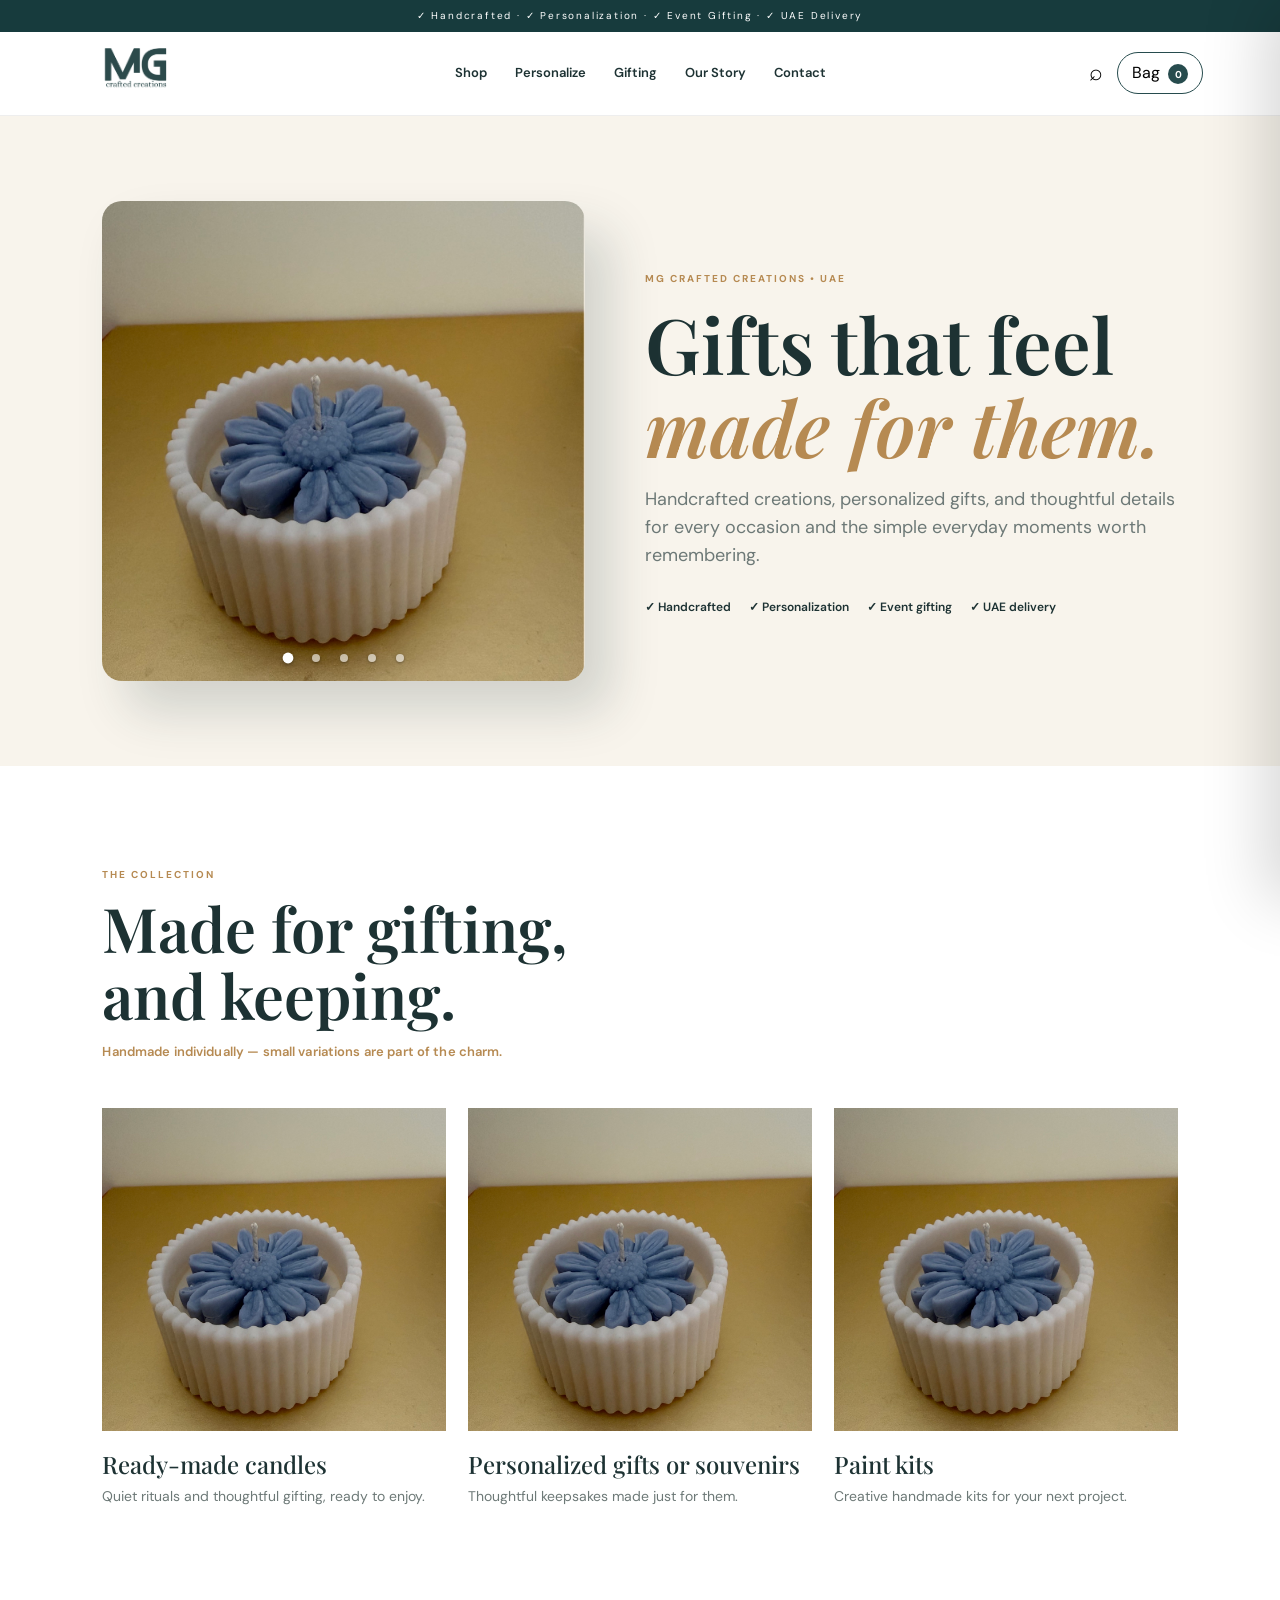
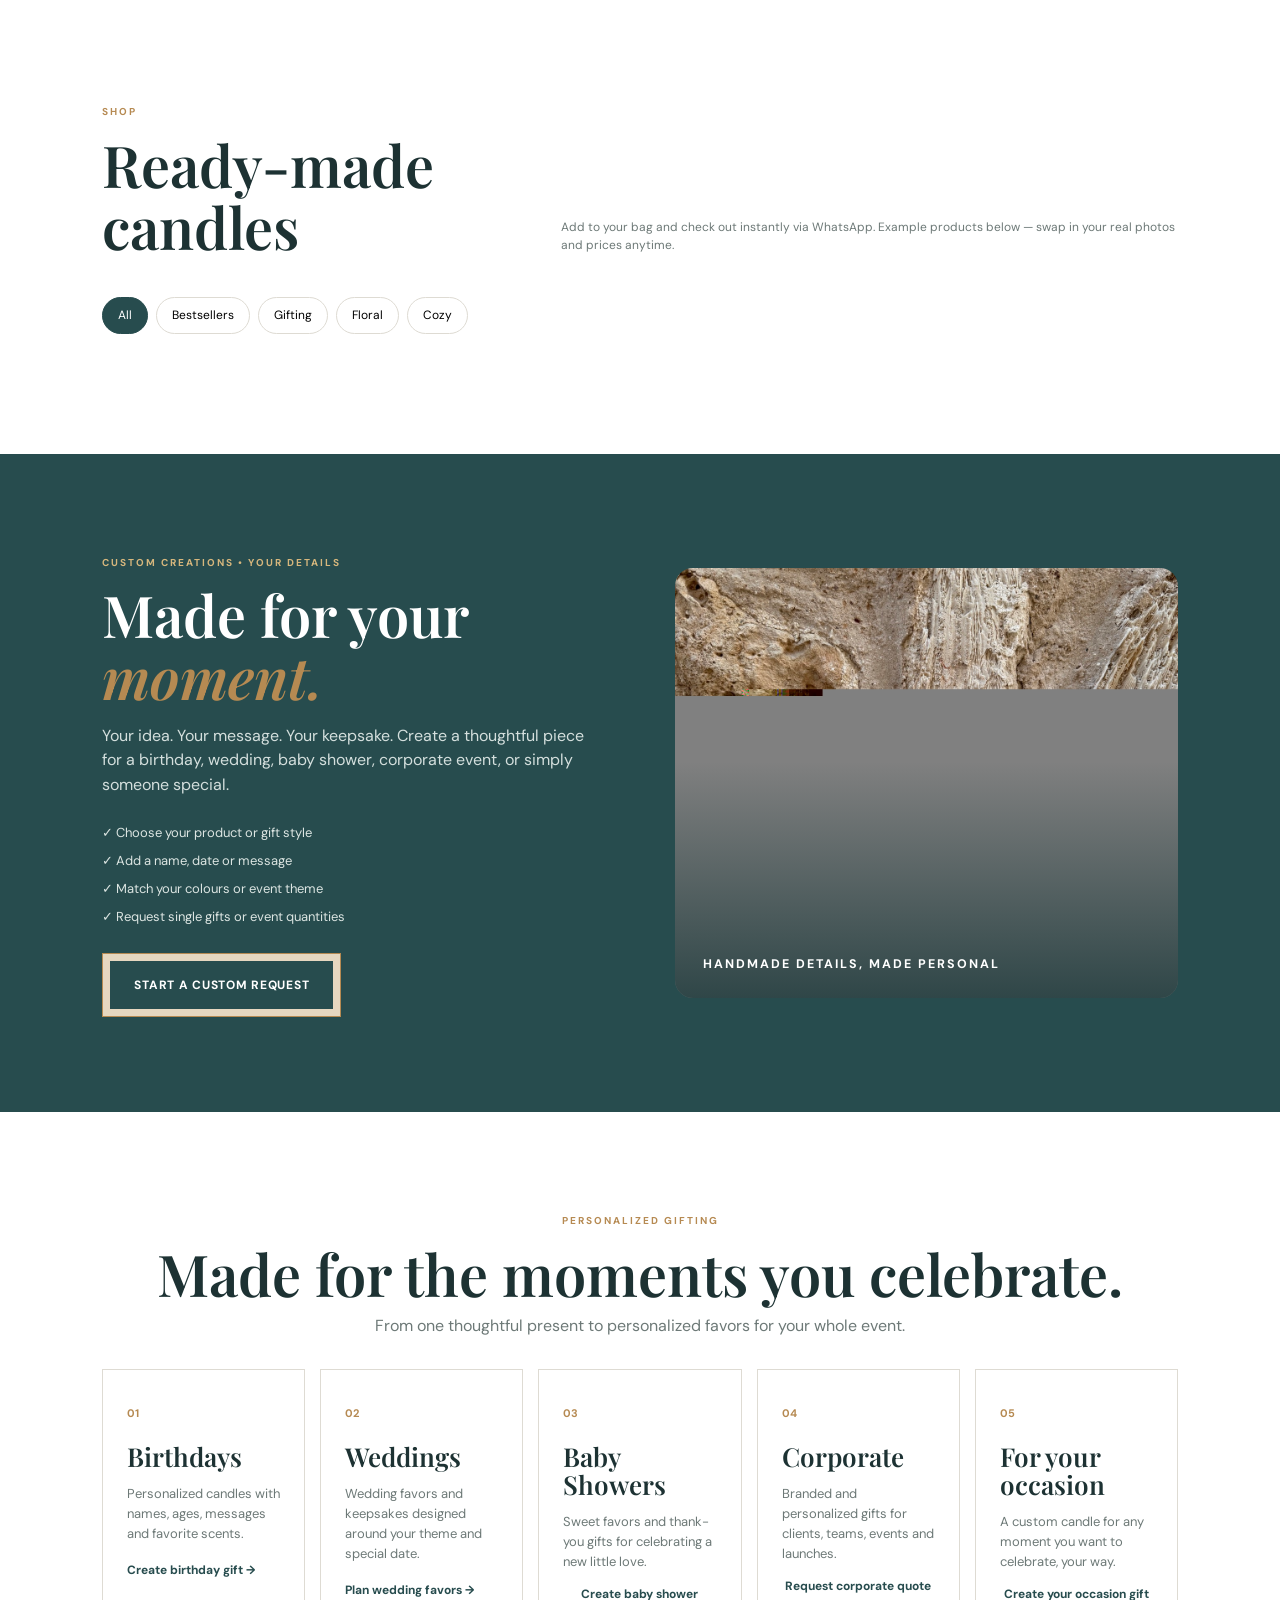
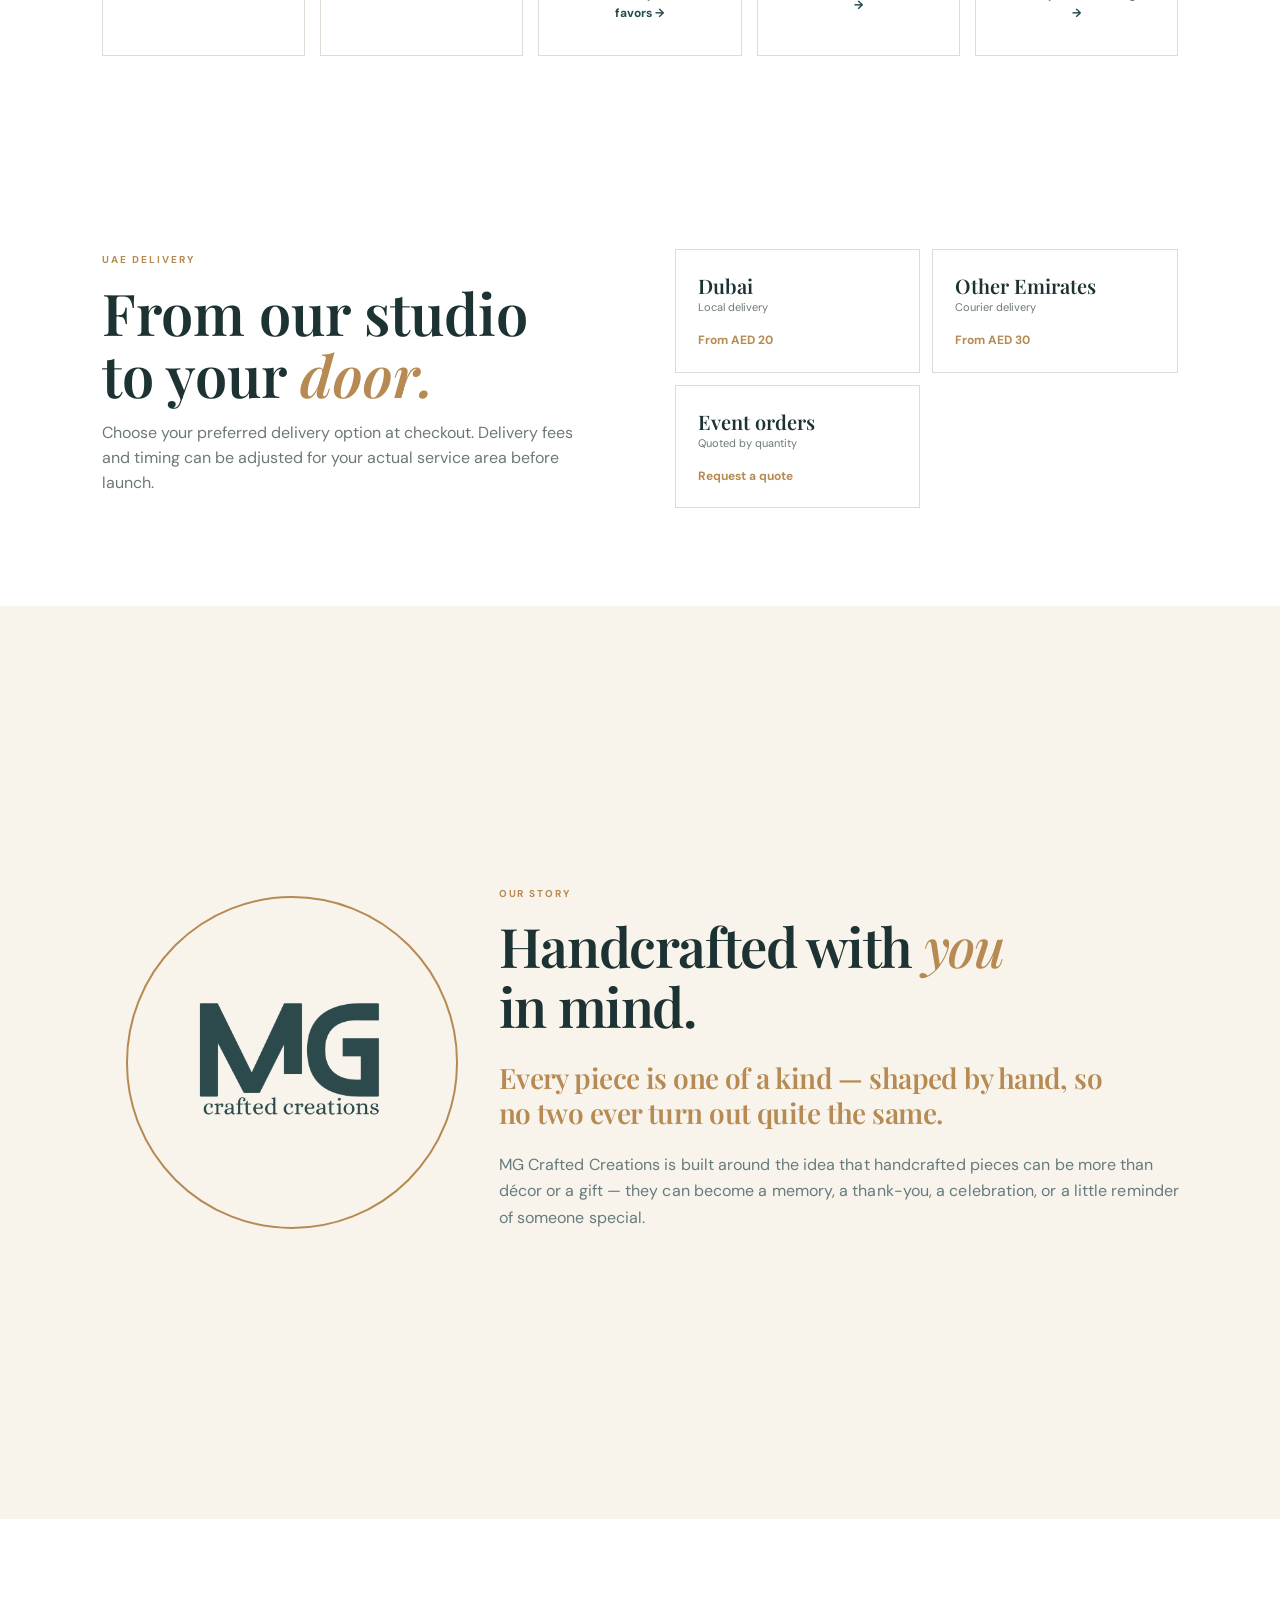
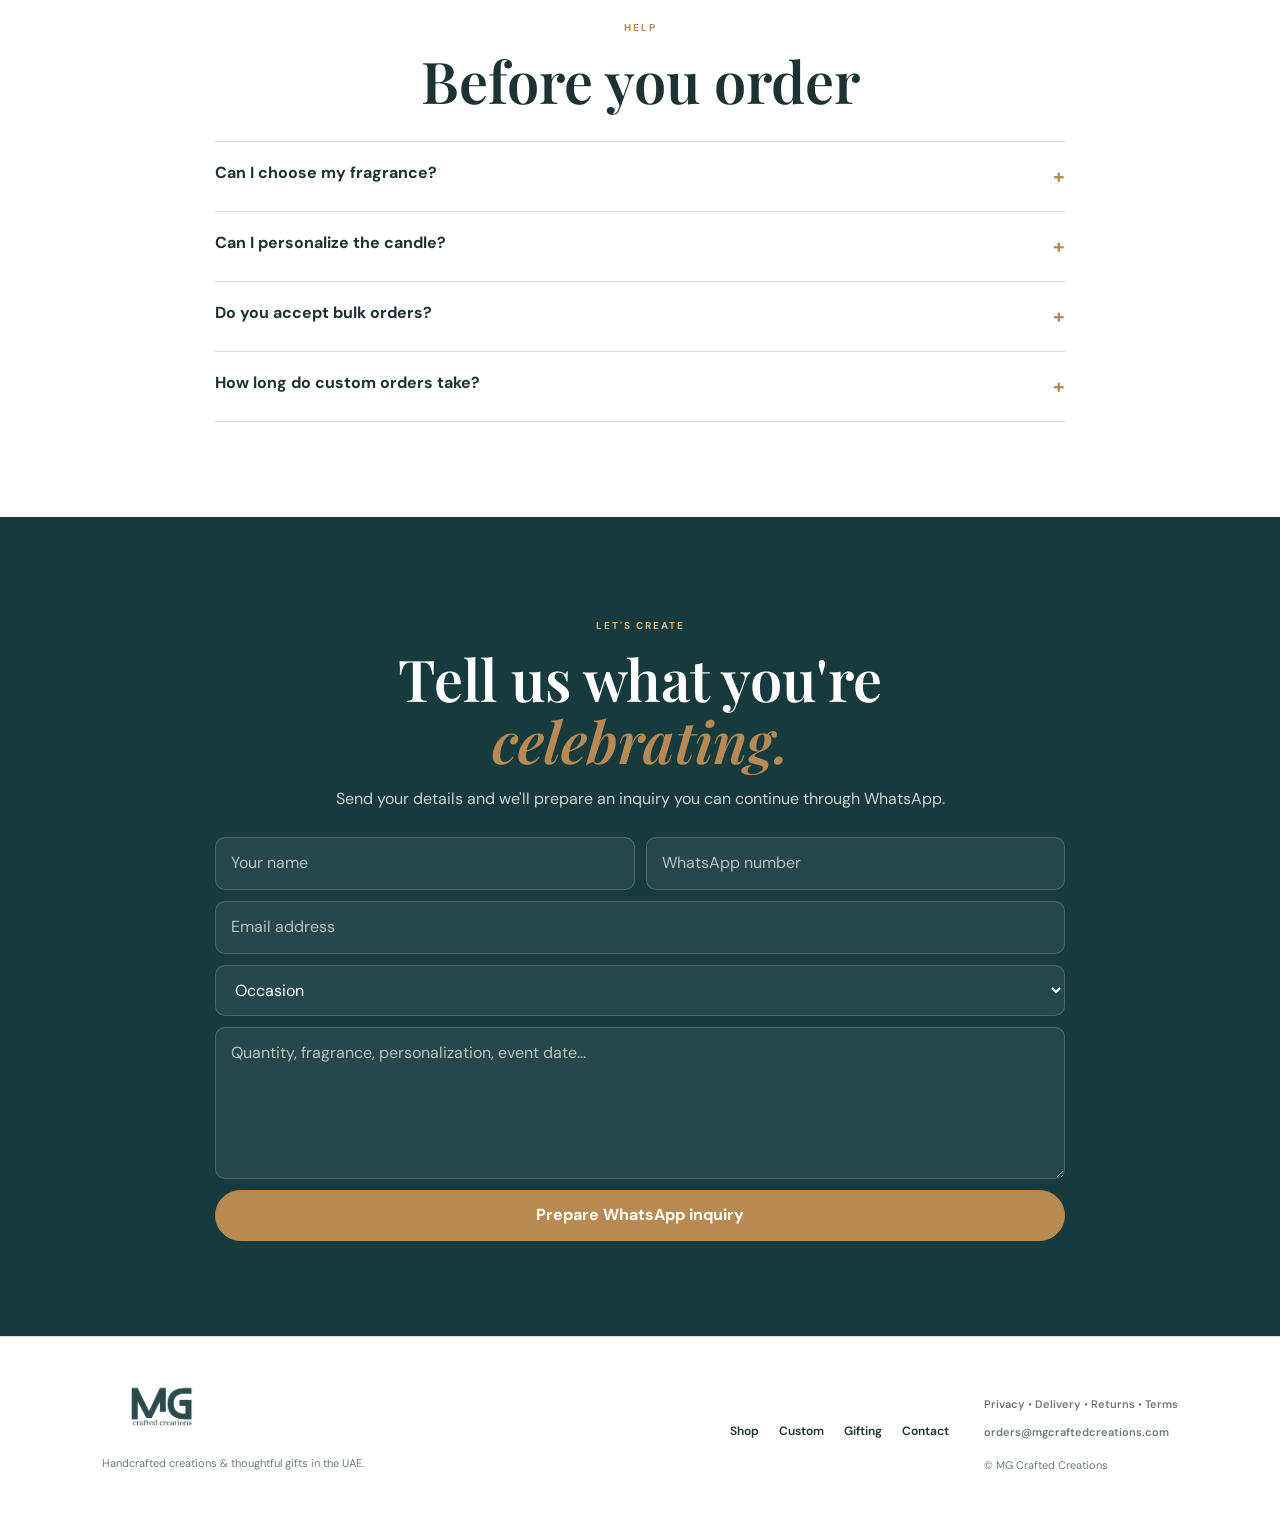
==== index.html @ 59ee0127 "Add guided custom request form" ====
<!DOCTYPE html>
<html lang="en">
<head>
<meta charset="UTF-8">
<meta name="viewport" content="width=device-width, initial-scale=1.0">
<meta name="description" content="MG Crafted Creations — premium handcrafted candles, personalized gifts, wedding favors, baby shower favors and corporate gifting in the UAE.">
<title>MG Crafted Creations | Handcrafted & Personalized in UAE</title>
<link rel="canonical" href="https://mgcraftedcreations.com/">
<meta property="og:type" content="website">
<meta property="og:site_name" content="MG Crafted Creations">
<meta property="og:title" content="MG Crafted Creations | Handcrafted & Personalized in UAE">
<meta property="og:url" content="https://mgcraftedcreations.com/">
<link rel="preconnect" href="https://fonts.googleapis.com">
<link rel="preconnect" href="https://fonts.gstatic.com" crossorigin>
<link href="https://fonts.googleapis.com/css2?family=DM+Sans:wght@400;500;600;700&family=Montserrat:wght@700;800;900&family=Playfair+Display:ital,wght@0,500;0,600;0,700;1,500;1,600&display=swap" rel="stylesheet">
<style>
/* MG Crafted Candles — LOCKED brand palette. Do not change these hex values.
   Deep Teal #274C4E → --ink | Dark Teal #173B3D → --dark
   Warm Cream #F8F4EC → --cream | Soft Sand #E6D7C0 → --sand
   Muted Gold #B68A52 → --gold | Soft Rose #EAD8D4 → --rose
   Text Teal #1D3233 → --text | Muted Gray-Green #6D7977 → --muted
   Light Line #DEDBD3 → --line */
:root{--ink:#274c4e;--dark:#173b3d;--cream:#f8f4ec;--sand:#e6d7c0;--gold:#b68a52;--rose:#ead8d4;--text:#1d3233;--muted:#6d7977;--line:#dedbd3;--white:#fff;--shadow:0 18px 60px rgba(23,59,61,.12)}
*{box-sizing:border-box}html{scroll-behavior:smooth}body{margin:0;color:var(--text);font-family:"DM Sans",sans-serif;line-height:1.55;background:#fff}a{text-decoration:none;color:inherit}button,input,select,textarea{font:inherit}.topbar{background:var(--dark);color:#fff;text-align:center;padding:8px;font-size:10px;letter-spacing:.18em}.header{height:84px;padding:10px 6%;display:flex;align-items:center;justify-content:space-between;background:#fff;position:sticky;top:0;z-index:30;border-bottom:1px solid #eee}.logo img{width:120px;height:60px;object-fit:contain}.header nav{display:flex;gap:28px;font-size:13px;font-weight:600}.header nav a:hover{color:var(--gold)}.header-actions{display:flex;align-items:center;gap:8px}.icon-btn,.menu-btn{border:0;background:none;font-size:23px;cursor:pointer}.bag-btn{border:1px solid var(--ink);background:#fff;border-radius:999px;padding:8px 14px;cursor:pointer}.bag-btn b{display:inline-grid;place-items:center;background:var(--ink);color:#fff;width:20px;height:20px;border-radius:50%;font-size:10px;margin-left:4px}.menu-btn{display:none}.search-panel{display:none;background:var(--cream);padding:14px 6%}.search-panel.show{display:block}.search-panel input{width:100%;padding:13px 17px;border:1px solid var(--line);border-radius:999px;background:#fff;outline:none}
.hero{background:var(--cream);min-height:650px;padding:85px 8%;display:grid;grid-template-columns:.95fr 1.05fr;align-items:center;gap:60px}.hero-content{max-width:680px}.eyebrow{font-size:10px;letter-spacing:.2em;font-weight:700;color:var(--gold)}h1,h2,h3{font-family:"Playfair Display",serif;font-weight:600;line-height:1.08}h1{font-size:clamp(50px,6vw,82px);margin:13px 0}h2{font-size:clamp(38px,4.5vw,58px);margin:10px 0}em{color:var(--gold)}p{color:var(--muted)}.hero-content>p{font-size:18px;max-width:600px}.btn{border:1px solid var(--ink);border-radius:999px;padding:12px 21px;font-weight:700;cursor:pointer;display:inline-block}.btn.dark{background:var(--ink);color:#fff}.btn.light{background:#fff}.btn.gold{background:var(--gold);border-color:var(--gold);color:#fff}.mini-trust{display:flex;gap:18px;flex-wrap:wrap;font-size:12px;font-weight:600;margin-top:28px}.hero-visual{height:480px;position:relative;border-radius:20px;overflow:hidden;box-shadow:25px 30px 50px rgba(36,58,55,.18);touch-action:pan-y}.hero-photo{position:absolute;inset:0;width:100%;height:100%;object-fit:cover;opacity:0;transition:opacity 1.1s ease;user-select:none;-webkit-user-drag:none;will-change:transform,opacity;animation:kb-zoom 16s ease-in-out infinite alternate}.hero-photo:nth-of-type(2){animation-name:kb-pan-l;animation-duration:18s}.hero-photo:nth-of-type(3){animation-name:kb-pan-r;animation-duration:15s}.hero-photo:nth-of-type(4){animation-name:kb-zoom-out;animation-duration:17s}.hero-photo:nth-of-type(5){animation-name:kb-pan-l;animation-duration:14s}
@keyframes kb-zoom{from{transform:scale(1.03)}to{transform:scale(1.15)}}
@keyframes kb-zoom-out{from{transform:scale(1.15)}to{transform:scale(1.03)}}
@keyframes kb-pan-l{from{transform:scale(1.12) translate(1.8%,.6%)}to{transform:scale(1.12) translate(-1.8%,-.6%)}}
@keyframes kb-pan-r{from{transform:scale(1.12) translate(-1.8%,-.6%)}to{transform:scale(1.12) translate(1.8%,.6%)}}
@media(prefers-reduced-motion:reduce){.hero-photo{animation:none;transform:scale(1.03)}}.hero-photo.active{opacity:1}.hero-dots{position:absolute;bottom:10px;left:0;right:0;display:flex;justify-content:center;gap:2px;z-index:3}.hero-dot{width:26px;height:26px;padding:0;border:0;background:none;cursor:pointer;display:grid;place-items:center;-webkit-tap-highlight-color:transparent}.hero-dot:before{content:"";width:8px;height:8px;border-radius:50%;background:rgba(255,255,255,.6);box-shadow:0 1px 3px rgba(0,0,0,.35);transition:background .2s ease,transform .2s ease}.hero-dot.active:before{background:#fff;transform:scale(1.35)}.hero-arrow{position:absolute;top:50%;transform:translateY(-50%);z-index:3;width:38px;height:38px;border-radius:50%;border:0;background:rgba(255,255,255,.82);color:var(--ink);font-size:18px;line-height:1;cursor:pointer;display:grid;place-items:center;opacity:0;transition:opacity .25s ease,background .2s ease;-webkit-tap-highlight-color:transparent}.hero-arrow:hover{background:#fff}.hero-arrow.prev{left:14px}.hero-arrow.next{right:14px}.hero-visual:hover .hero-arrow,.hero-arrow:focus-visible{opacity:1}@media(hover:none){.hero-arrow{opacity:.9}}
.section{padding:95px 8%}.heading-row{display:flex;justify-content:space-between;align-items:end;margin-bottom:30px}.heading-row.centered{display:block;text-align:center}.heading-row.centered p{max-width:620px;margin:10px auto}.muted{font-size:12px;color:var(--muted)}.filter-row{display:flex;gap:8px;margin-bottom:25px;flex-wrap:wrap}.filter{border:1px solid var(--line);background:#fff;padding:8px 15px;border-radius:999px;font-size:12px;cursor:pointer}.filter.active,.filter:hover{background:var(--ink);color:#fff;border-color:var(--ink)}.products{display:grid;grid-template-columns:repeat(4,1fr);gap:20px}.product-card{position:relative}.product-photo{height:350px;background:var(--cream);display:grid;place-items:center;position:relative;overflow:hidden}.product-photo .jar{width:135px;height:175px;background:var(--ink);border-radius:9px 9px 20px 20px;box-shadow:0 25px 35px rgba(23,59,61,.18);display:grid;place-items:center;color:#fff;font:600 24px "Playfair Display"}.product-card:nth-child(2) .jar{background:var(--sand)}.product-card:nth-child(3) .jar{background:var(--rose)}.product-card:nth-child(4) .jar{background:#6d8782}.product-card:nth-child(5) .jar{background:#9c7b59}.product-card:nth-child(6) .jar{background:#cdaaa6}.product-card:nth-child(7) .jar{background:#5d7774}.product-card:nth-child(8) .jar{background:#aa8c65}.tag{position:absolute;left:12px;top:12px;background:#fff;padding:5px 8px;font-size:9px;font-weight:700;letter-spacing:.1em}.product-info{padding:15px 2px}.product-info h3{font-size:22px;margin:0}.product-info p{font-size:12px;margin:4px 0 11px}.product-bottom{display:flex;justify-content:space-between;align-items:center}.price{font-weight:700}.product-buttons{display:flex;gap:6px}.mini-btn{border:1px solid var(--ink);background:#fff;border-radius:999px;padding:7px 10px;font-size:10px;cursor:pointer}.mini-btn.dark{background:var(--ink);color:#fff}.personalization{background:var(--ink);color:#fff;border-radius:0;display:grid;grid-template-columns:1fr 1fr;align-items:center;gap:70px}.personalize-copy p{color:#d4dfdd;max-width:540px}.personalize-copy .eyebrow{color:#d7b77d}.personalize-copy h2{color:#fff}.check-list{display:grid;gap:8px;margin:25px 0;color:#dce5e2;font-size:13px}.personalize-art{height:430px;border-radius:18px;background:rgba(255,255,255,.06);border:1.5px dashed rgba(255,255,255,.25)}.gift-grid{display:grid;grid-template-columns:repeat(4,1fr);gap:15px}.gift-grid article{border:1px solid var(--line);padding:30px 24px;min-height:265px;transition:.2s}.gift-grid article:hover{transform:translateY(-4px);box-shadow:var(--shadow)}.gift-grid article>span{color:var(--gold);font-size:11px;font-weight:700}.gift-grid h3{font-size:26px;margin:18px 0 6px}.gift-grid p{font-size:13px}.text-btn{border:0;background:none;padding:0;font-weight:700;color:var(--ink);cursor:pointer;font-size:12px}.event-banner{background:var(--cream);display:grid;grid-template-columns:1fr 1fr;gap:70px;align-items:center}.event-points{background:#fff;padding:10px 28px}.event-points div{padding:16px 0;border-bottom:1px solid var(--line);display:flex;justify-content:space-between;gap:15px}.event-points div b{font:600 17px "Playfair Display"}.event-points small{color:var(--muted);font-size:11px;text-align:right}.event-points .btn{margin:20px 0 10px}.delivery{display:grid;grid-template-columns:1fr 1fr;gap:70px;align-items:center}.delivery-cards{display:grid;grid-template-columns:1fr 1fr;gap:12px}.delivery-cards div{border:1px solid var(--line);padding:22px;background:#fff}.delivery-cards strong,.delivery-cards span,.delivery-cards b{display:block}.delivery-cards strong{font:600 20px "Playfair Display"}.delivery-cards span{font-size:11px;color:var(--muted)}.delivery-cards b{font-size:12px;margin-top:15px;color:var(--gold)}.about{display:grid;grid-template-columns:.65fr 1.35fr;gap:80px;align-items:center;background:var(--cream)}.about-logo{width:260px;height:260px;border-radius:50%;border:2px solid var(--gold);background:transparent;display:grid;place-items:center;margin:auto;padding:28px}.about-logo img{width:100%;height:100%;object-fit:contain;display:block}.about p{max-width:700px}.review-grid{display:grid;grid-template-columns:repeat(3,1fr);gap:15px}.review-grid blockquote{margin:0;background:var(--cream);padding:28px;font:italic 18px "Playfair Display"}.review-grid cite{display:block;font:11px "DM Sans";color:var(--muted);margin-top:20px}.faq-list{max-width:850px;margin:auto;border-top:1px solid var(--line)}details{border-bottom:1px solid var(--line);padding:19px 0}summary{font-weight:700;cursor:pointer;list-style:none;display:flex;justify-content:space-between}summary:after{content:"+";color:var(--gold);font-size:20px}details[open] summary:after{content:"−"}details p{font-size:13px;max-width:700px}.contact{background:var(--dark);color:#fff}.contact-inner{max-width:850px;margin:auto;text-align:center}.contact .eyebrow{color:#d7b77d}.contact h2{color:#fff}.contact-inner>p{color:#c9d4d2}.contact form{display:grid;gap:11px;margin-top:25px;text-align:left}.contact input,.contact select,.contact textarea{width:100%;background:rgba(255,255,255,.07);border:1px solid rgba(255,255,255,.18);border-radius:10px;padding:13px 15px;color:#fff;outline:none}.contact select option{color:#111}.contact input::placeholder,.contact textarea::placeholder{color:#b7c1bf}.two{display:grid;grid-template-columns:1fr 1fr;gap:11px}footer{padding:42px 8%;display:grid;grid-template-columns:1fr auto auto;gap:35px;border-top:1px solid var(--line);align-items:center}footer img{width:120px;height:58px;object-fit:contain}footer p,footer small{font-size:11px;color:var(--muted)}footer p a{color:var(--muted);font-weight:600}footer p a:hover{color:var(--gold)}.footer-nav{display:flex;gap:20px;font-size:12px;font-weight:600}
.modal{display:none;position:fixed;inset:0;background:rgba(10,30,30,.55);z-index:100;place-items:center;padding:20px}.modal.show{display:grid}.modal-box{background:#fff;width:min(570px,100%);max-height:90vh;overflow:auto;border-radius:20px;padding:38px;position:relative}.close{position:absolute;right:17px;top:10px;border:0;background:none;font-size:28px;cursor:pointer}.modal-box form{display:grid;gap:10px;margin-top:18px}.modal-box input,.modal-box select,.modal-box textarea{width:100%;padding:13px;border:1px solid var(--line);background:#faf7f0;border-radius:9px;color:var(--text)}.detail-grid{display:grid;grid-template-columns:1fr 1fr;gap:25px}.detail-image{height:330px;background:var(--cream);display:grid;place-items:center}.detail-image .jar{width:140px;height:180px;background:var(--ink);border-radius:10px 10px 20px 20px;display:grid;place-items:center;color:#fff;font:600 25px "Playfair Display"}.detail-copy h2{margin:5px 0}.detail-copy .detail-price{font-weight:700;font-size:18px}.detail-copy ul{padding-left:18px;color:var(--muted);font-size:13px}.bag{position:fixed;right:0;top:0;width:min(420px,100%);height:100vh;background:#fff;z-index:90;transform:translateX(100%);transition:.3s;display:flex;flex-direction:column;box-shadow:-15px 0 60px rgba(0,0,0,.16)}.bag.open{transform:translateX(0)}.bag-head{padding:20px 22px;border-bottom:1px solid var(--line);display:flex;justify-content:space-between}.bag-head h3{margin:0;font-size:25px}.bag-head button{border:0;background:none;font-size:28px;cursor:pointer}.bag #bagItems{flex:1;overflow:auto;padding:20px}.bag-item{display:flex;justify-content:space-between;gap:15px;border-bottom:1px solid var(--line);padding:13px 0}.bag-item strong{font-size:13px}.bag-item small{color:var(--muted)}.remove{border:0;background:none;color:#a55;font-size:11px;cursor:pointer}.bag-bottom{padding:20px;border-top:1px solid var(--line);display:grid;gap:12px}.bag-bottom>div{display:flex;justify-content:space-between}.bag-bottom label{font-size:12px}.bag-bottom select{width:100%;padding:10px;border:1px solid var(--line);border-radius:8px;background:#fff;margin-top:5px}.bag-bottom small{color:var(--muted);font-size:10px}#shade{display:none;position:fixed;inset:0;background:rgba(0,0,0,.35);z-index:80}#shade.show{display:block}
@media(max-width:900px){.header nav{display:none}.header nav.open{display:flex;position:absolute;top:84px;left:0;right:0;background:#fff;flex-direction:column;padding:20px 7%;gap:15px;border-bottom:1px solid var(--line)}.menu-btn{display:block}.hero{grid-template-columns:1fr}.hero-visual{height:420px}.products,.gift-grid{grid-template-columns:repeat(2,1fr)}.event-banner,.delivery,.about,.personalization{grid-template-columns:1fr}.review-grid{grid-template-columns:1fr}.personalize-art{height:390px}footer{grid-template-columns:1fr 1fr}}
@media(max-width:600px){.header{height:74px}.logo img{width:105px}.hero{padding:60px 6%;min-height:auto}.section{padding:70px 6%}.hero-visual{height:330px}.products,.gift-grid,.delivery-cards,.two,.detail-grid{grid-template-columns:1fr}.heading-row{display:block}.heading-row .muted{display:block;margin-top:8px}.personalization{padding-top:70px;padding-bottom:70px}.personalize-art{height:330px}.event-points div{display:block}.event-points small{display:block;text-align:left;margin-top:4px}.about-logo{width:190px;height:190px;padding:22px}.footer-nav{flex-wrap:wrap}footer{grid-template-columns:1fr}}

/* MG CRAFTED CANDLES — LOCKED BRAND PALETTE: do not introduce new brand colors without approval. */

/* OUR STORY MONOGRAM: exact supplied MG artwork, typography unchanged. */


/* =========================================================
   MG CRAFTED CANDLES — CODE-BUILT OUR STORY SEGMENT
   Recreated from the approved reference layout.
   No screenshot/image is used for the section.
   ========================================================= */

.about-recreated{
  min-height:913px;
  padding:0 8.8%;
  background:var(--cream);
  display:grid;
  grid-template-columns:34% 66%;
  align-items:center;
  column-gap:2.6%;
  overflow:hidden;
}

.story-mark{
  width:min(405px,26vw);
  aspect-ratio:1;
  border:2px solid var(--gold);
  border-radius:50%;
  display:grid;
  place-items:center;
  justify-self:center;
}

.story-mark span{
  color:var(--ink);
  font-family:"Montserrat",sans-serif;
  font-size:clamp(92px,8vw,142px);
  line-height:1;
  font-weight:800;
  letter-spacing:-.075em;
  transform:translateX(-2px);
}

.story-copy{
  align-self:center;
  padding-bottom:5px;
}

.story-copy .eyebrow{
  display:block;
  margin-bottom:17px;
  font-size:10px;
  line-height:1;
  letter-spacing:.19em;
  color:var(--gold);
}

.story-copy h2{
  color:var(--text);
  font-family:"Playfair Display",serif;
  font-size:clamp(47px,4.25vw,74px);
  font-weight:600;
  line-height:1.10;
  letter-spacing:-.025em;
  margin:0 0 24px;
}

.story-copy h2 em{
  color:var(--gold);
  font-style:italic;
  font-weight:500;
}

.story-copy p{
  color:#667b7d;
  font-family:"DM Sans",sans-serif;
  font-size:16px;
  line-height:1.65;
  letter-spacing:.005em;
  margin:0 0 27px;
  max-width:920px;
}

.story-copy p:last-child{
  margin-bottom:0;
}

.story-copy .story-lede{
  font:600 28px "Playfair Display",serif;
  color:var(--gold);
  letter-spacing:-.02em;
  line-height:1.25;
  margin:0 0 22px;
  max-width:620px;
}

@media(max-width:1100px){
  .about-recreated{
    min-height:720px;
    grid-template-columns:35% 65%;
    padding:0 6%;
  }
  .story-mark{
    width:min(330px,28vw);
  }
  .story-copy h2{
    font-size:clamp(39px,4.8vw,58px);
  }
  .story-copy p{
    font-size:14px;
  }
}

@media(max-width:800px){
  .about-recreated{
    min-height:auto;
    padding:85px 7% 90px;
    grid-template-columns:1fr;
    row-gap:55px;
    text-align:center;
  }
  .story-mark{
    width:290px;
    max-width:70vw;
  }
  .story-copy{
    padding:0;
  }
  .story-copy .eyebrow{
    margin-bottom:14px;
  }
  .story-copy h2{
    font-size:clamp(38px,8vw,52px);
    line-height:1.12;
  }
  .story-copy p{
    max-width:680px;
    margin-left:auto;
    margin-right:auto;
    font-size:14px;
  }
  .desktop-only{
    display:none;
  }
}

@media(max-width:480px){
  .about-recreated{
    padding:70px 6% 75px;
    row-gap:42px;
  }
  .story-mark{
    width:245px;
  }
  .story-mark span{
    font-size:92px;
  }
  .story-copy h2{
    font-size:35px;
  }
}

</style>
<style>
/* Approved collection showcase from the previous design. */
.collection-showcase{background:#fff;padding:95px 8%}.collection-showcase-heading{margin-bottom:46px}.collection-showcase-heading .handmade-badge{margin-top:14px;font-size:13px;color:var(--gold);font-weight:600;letter-spacing:.01em}.collection-showcase h2{font-size:clamp(40px,4.8vw,68px)}.collection-showcase-cards{display:grid;grid-template-columns:repeat(3,1fr);gap:22px}.collection-showcase-cards article{margin:0}.collection-art{display:block;aspect-ratio:1/.94;margin-bottom:19px;position:relative}.collection-art:after{content:"";width:37%;height:49%;position:absolute;left:32%;top:27%;border-radius:52% 52% 9% 9%;background:rgba(255,255,255,.66);box-shadow:0 13px 24px rgba(29,50,51,.12)}.collection-art.blush{background:var(--rose)}.collection-art.sand{background:var(--sand)}.collection-art.teal{background:#5b7777}.collection-showcase h3{font:500 24px/1.2 "Playfair Display",serif;margin:0 0 7px}.collection-showcase p{color:var(--muted);font-size:14px;margin:0}.collection-showcase-cards article{cursor:pointer;transition:transform .2s ease}.collection-showcase-cards article:hover,.collection-showcase-cards article:focus-visible{transform:translateY(-4px)}.collection-showcase-cards article:hover .collection-art,.collection-showcase-cards article:focus-visible .collection-art{box-shadow:0 18px 30px rgba(29,50,51,.16)}.collection-showcase-cards article:focus-visible{outline:2px solid var(--gold);outline-offset:4px}.collection-options{display:grid;grid-template-columns:repeat(3,1fr);gap:14px;margin-top:10px}.collection-option-slot{aspect-ratio:1/1;border:1.5px dashed var(--line);border-radius:12px;display:flex;flex-direction:column;align-items:center;justify-content:center;gap:6px;text-align:center;padding:14px;color:var(--muted)}.collection-option-slot .plus{font-size:22px;color:var(--gold);line-height:1}.collection-option-slot span{font-size:11px;line-height:1.4}.modal-box.wide{width:min(940px,100%)}.collection-photo-grid{display:grid;grid-template-columns:repeat(auto-fill,minmax(150px,1fr));gap:12px;margin-top:10px}.collection-photo-grid a{display:block;aspect-ratio:1/1;border-radius:12px;overflow:hidden}.collection-photo-grid img{width:100%;height:100%;object-fit:cover;display:block;transition:transform .25s ease}.collection-photo-grid a:hover img{transform:scale(1.06)}.collection-art.has-photo{background-size:cover;background-position:center}.collection-art.has-photo:after{content:none}.collection-cover{width:100%;max-height:340px;object-fit:cover;border-radius:14px;margin:14px 0 4px;display:block}

/* Locked initial: gold outline only, with no black circle/background. */
.about-recreated .story-mark{background:transparent;overflow:hidden;padding:8%}.about-recreated .story-mark img{width:100%;height:100%;display:block;object-fit:contain;mix-blend-mode:normal}.gift-grid{grid-template-columns:repeat(5,1fr)}

/* Strong, palette-matched callout for the custom-order action. */
.custom-order-callout{display:inline-block;padding:7px;background:var(--sand);border:1px solid var(--gold)}.custom-order-callout .btn{display:block;border:0;border-radius:0;background:var(--ink);color:#fff;padding:15px 24px;letter-spacing:.06em;text-transform:uppercase;font-size:12px}.custom-order-callout .btn:hover{background:var(--gold)}

/* Hero now carries the approved daisy-candle carousel, so the earlier
   text-only centered treatment no longer applies. Two-column layout
   (carousel left, copy right) is defined in styles.css. */

@media(max-width:900px){.collection-showcase-cards{grid-template-columns:1fr}.collection-art{aspect-ratio:1.8/1}.gift-grid{grid-template-columns:repeat(2,1fr)}}
@media(max-width:600px){.collection-showcase{padding:70px 6%}.gift-grid{grid-template-columns:1fr}}

</style>
<style>
  .personalize-art{position:relative;overflow:hidden;background:#173f41;border:0}
  .personalize-art::after{content:"";position:absolute;inset:0;background:linear-gradient(180deg,transparent 45%,rgba(16,48,50,.72));pointer-events:none}
  .personalize-art img{width:100%;height:100%;object-fit:cover;display:block}
  .personalize-art span{position:absolute;z-index:1;left:28px;bottom:24px;color:#fff;font-size:.78rem;letter-spacing:.16em;text-transform:uppercase;font-weight:700}
</style>
<style>
  .custom-planner{margin-top:22px;padding:22px;background:rgba(255,255,255,.08);border:1px solid rgba(255,255,255,.22);border-radius:14px;color:#fff}
  .custom-planner[hidden]{display:none}.planner-step{margin:0 0 18px}.planner-step:last-of-type{margin-bottom:12px}.planner-step label,.planner-step>span{display:block;font-size:.82rem;font-weight:700;letter-spacing:.07em;text-transform:uppercase;margin-bottom:9px}.planner-tabs{display:flex;flex-wrap:wrap;gap:8px}.planner-choice{appearance:none;border:1px solid rgba(255,255,255,.45);background:transparent;color:#fff;border-radius:999px;padding:9px 13px;font:600 .9rem/1 Arial,sans-serif;cursor:pointer}.planner-choice.active{background:#d8a95d;border-color:#d8a95d;color:#163c3e}.custom-planner input,.custom-planner textarea{box-sizing:border-box;width:100%;border:1px solid rgba(255,255,255,.4);border-radius:8px;background:#fff;color:#173f41;padding:11px;margin-top:8px;font:inherit}.custom-planner .planner-submit{margin-top:8px;width:100%}.planner-note{font-size:.82rem;opacity:.82;margin:0 0 10px}
</style>
</head>
<body>
<div class="topbar">✓ Handcrafted · ✓ Personalization · ✓ Event Gifting · ✓ UAE Delivery</div>

<header class="header">
  <a href="#home" class="logo"><img src="assets/mg-crafted-creations-logo.png" alt="MG Crafted Creations"></a>
  <nav id="nav">
    <a href="#shop">Shop</a><a href="#personalize">Personalize</a><a href="#gifting">Gifting</a><a href="#about">Our Story</a><a href="#contact">Contact</a>
  </nav>
  <div class="header-actions">
    <button id="searchBtn" class="icon-btn" aria-label="Search">⌕</button>
    <button id="bagBtn" class="bag-btn">Bag <b id="bagCount">0</b></button>
    <button id="menuBtn" class="menu-btn">☰</button>
  </div>
</header>

<section id="searchPanel" class="search-panel">
  <input id="searchInput" placeholder="Search candles, fragrances, gifts...">
</section>

<main id="home">
<section class="hero">
  <div class="hero-visual" id="heroCarousel">
    <img class="hero-photo active" src="assets/ready-made/IMG_5774.jpg" alt="MG Crafted Creations — periwinkle daisy candle">
    <img class="hero-photo" src="assets/ready-made/IMG_5774.jpg" alt="MG Crafted Creations — sage daisy candle">
    <img class="hero-photo" src="assets/ready-made/IMG_5774.jpg" alt="MG Crafted Creations — rose daisy candle">
    <img class="hero-photo" src="assets/ready-made/IMG_5774.jpg" alt="MG Crafted Creations — ivory daisy candle">
    <img class="hero-photo" src="assets/ready-made/IMG_5774.jpg" alt="MG Crafted Creations — gold daisy candle">
    <button class="hero-arrow prev" type="button" aria-label="Previous slide">‹</button>
    <button class="hero-arrow next" type="button" aria-label="Next slide">›</button>
    <div class="hero-dots">
      <button class="hero-dot active" type="button" aria-label="Slide 1"></button>
      <button class="hero-dot" type="button" aria-label="Slide 2"></button>
      <button class="hero-dot" type="button" aria-label="Slide 3"></button>
      <button class="hero-dot" type="button" aria-label="Slide 4"></button>
      <button class="hero-dot" type="button" aria-label="Slide 5"></button>
    </div>
  </div>
  <div class="hero-content">
    <span class="eyebrow">MG CRAFTED CREATIONS • UAE</span>
    <h1>Gifts that feel<br><em>made for them.</em></h1>
    <p>Handcrafted creations, personalized gifts, and thoughtful details for every occasion and the simple everyday moments worth remembering.</p>
    <div class="mini-trust"><span>✓ Handcrafted</span><span>✓ Personalization</span><span>✓ Event gifting</span><span>✓ UAE delivery</span></div>
  </div>
</section>

<section class="collection-showcase" id="collections" aria-labelledby="collection-showcase-title">
  <div class="collection-showcase-heading"><span class="eyebrow">THE COLLECTION</span><h2 id="collection-showcase-title">Made for gifting,<br>and keeping.</h2><p class="handmade-badge">Handmade individually — small variations are part of the charm.</p></div>
  <div class="collection-showcase-cards">
    <article data-collection="ready" role="button" tabindex="0"><span class="collection-art blush has-photo" style="background-image:url('assets/ready-made/IMG_5774.jpg')"></span>
<h3>Ready-made candles</h3><p>Quiet rituals and thoughtful gifting, ready to enjoy.</p></article>

    <article data-collection="personalized" role="button" tabindex="0"><span class="collection-art sand has-photo" style="background-image:url('assets/ready-made/IMG_5774.jpg')"></span>
<h3>Personalized gifts or souvenirs</h3><p>Thoughtful keepsakes made just for them.</p></article>

    <article data-collection="paint-kits" role="button" tabindex="0"><span class="collection-art teal has-photo" style="background-image:url('assets/ready-made/IMG_5774.jpg')"></span>
<h3>Paint kits</h3><p>Creative handmade kits for your next project.</p></article>

  </div>
</section>

<section class="section" id="shop">
  <div class="heading-row"><div><span class="eyebrow">SHOP</span><h2>Ready-made candles</h2></div><p class="muted">Add to your bag and check out instantly via WhatsApp. Example products below — swap in your real photos and prices anytime.</p></div>
  <div class="filter-row">
    <button class="filter active" data-filter="all">All</button>
    <button class="filter" data-filter="best">Bestsellers</button>
    <button class="filter" data-filter="gift">Gifting</button>
    <button class="filter" data-filter="floral">Floral</button>
    <button class="filter" data-filter="cozy">Cozy</button>
  </div>
  <div class="products" id="products"></div>
</section>

<section class="section personalization" id="personalize">
  <div class="personalize-copy">
    <span class="eyebrow">CUSTOM CREATIONS • YOUR DETAILS</span>
    <h2>Made for your<br><em>moment.</em></h2>
    <p>Your idea. Your message. Your keepsake. Create a thoughtful piece for a birthday, wedding, baby shower, corporate event, or simply someone special.</p>
    <div class="check-list"><span>✓ Choose your product or gift style</span><span>✓ Add a name, date or message</span><span>✓ Match your colours or event theme</span><span>✓ Request single gifts or event quantities</span></div>
    <div class="custom-order-callout"><button class="btn dark" id="customBtn" aria-expanded="false" aria-controls="customPlanner">Start a custom request</button>
      <form id="customPlanner" class="custom-planner" hidden>
        <div class="planner-step"><span>1. Choose your product or gift style</span><div class="planner-tabs" data-planner-field="product"><button type="button" class="planner-choice active" data-value="Candles">Candles</button><button type="button" class="planner-choice" data-value="Paint Kits">Paint Kits</button></div><input type="hidden" name="product" value="Candles"></div>
        <div class="planner-step"><label for="plannerMessage">2. Add a name, date or message</label><textarea id="plannerMessage" name="personalization" rows="3" placeholder="For example: Sarah & Omar · 24 December 2026"></textarea></div>
        <div class="planner-step"><span>3. Match your colours or event theme</span><div class="planner-tabs" data-planner-field="colour"><button type="button" class="planner-choice active" data-value="No preference">No preference</button><button type="button" class="planner-choice" data-value="Blush & Gold">Blush & Gold</button><button type="button" class="planner-choice" data-value="Sage & Cream">Sage & Cream</button><button type="button" class="planner-choice" data-value="Custom theme">Custom theme</button></div><input type="hidden" name="colour" value="No preference"><input name="colourDetails" placeholder="Optional: describe your colours or theme"></div>
        <div class="planner-step"><span>4. Choose your order type</span><div class="planner-tabs" data-planner-field="orderType"><button type="button" class="planner-choice active" data-value="Single gift">Single gift</button><button type="button" class="planner-choice" data-value="Event order">Event order</button></div><input type="hidden" name="orderType" value="Single gift"><input name="quantity" type="number" min="1" value="1" placeholder="Quantity"></div>
        <div class="planner-step"><label for="plannerName">Your name and WhatsApp number</label><input id="plannerName" name="name" placeholder="Your name" required><input name="phone" placeholder="WhatsApp number" required></div>
        <p class="planner-note">We will review your request and reply through WhatsApp.</p><button class="btn gold planner-submit" type="submit">Send custom request on WhatsApp</button>
      </form>
    </div>
  </div>
  <div class="personalize-art"><img src="assets/ready-made/IMG_0282.jpg" alt="A handcrafted MG candle gift"><span>Handmade details, made personal</span></div>
</section>

<section class="section" id="gifting">
  <div class="heading-row centered"><span class="eyebrow">PERSONALIZED GIFTING</span><h2>Made for the moments you celebrate.</h2><p>From one thoughtful present to personalized favors for your whole event.</p></div>
  <div class="gift-grid">
    <article><span>01</span>
<h3>Birthdays</h3><p>Personalized candles with names, ages, messages and favorite scents.</p><button class="text-btn" data-occasion="Birthday">Create birthday gift →</button></article>

    <article><span>02</span>
<h3>Weddings</h3><p>Wedding favors and keepsakes designed around your theme and special date.</p><button class="text-btn" data-occasion="Wedding">Plan wedding favors →</button></article>

    <article><span>03</span>
<h3>Baby Showers</h3><p>Sweet favors and thank-you gifts for celebrating a new little love.</p><button class="text-btn" data-occasion="Baby Shower">Create baby shower favors →</button></article>

    <article><span>04</span>
<h3>Corporate</h3><p>Branded and personalized gifts for clients, teams, events and launches.</p><button class="text-btn" data-occasion="Corporate">Request corporate quote →</button></article>

    <article><span>05</span>
<h3>For your occasion</h3><p>A custom candle for any moment you want to celebrate, your way.</p><button class="text-btn" data-occasion="Other">Create your occasion gift →</button></article>

  </div>
</section>

<section class="section delivery">
  <div><span class="eyebrow">UAE DELIVERY</span><h2>From our studio<br>to your <em>door.</em></h2><p>Choose your preferred delivery option at checkout. Delivery fees and timing can be adjusted for your actual service area before launch.</p></div>
  <div class="delivery-cards">
    <div><strong>Dubai</strong><span>Local delivery</span><b>From AED 20</b></div>
    <div><strong>Other Emirates</strong><span>Courier delivery</span><b>From AED 30</b></div>
    <div><strong>Event orders</strong><span>Quoted by quantity</span><b>Request a quote</b></div>
  </div>
</section>

<section class="section about about-recreated" id="about" aria-labelledby="our-story-title">
  <div class="story-mark" aria-label="MG Crafted Creations logo"><img src="assets/mg-crafted-creations-logo.png" alt="MG Crafted Creations"></div>

  <div class="story-copy">
    <span class="eyebrow">OUR STORY</span>
    <h2 id="our-story-title">Handcrafted with <em>you</em><br class="story-break"> in mind.</h2>

    <p class="story-lede">Every piece is one of a kind — shaped by hand, so no two ever turn out quite the same.</p>

    <p>MG Crafted Creations is built around the idea that handcrafted pieces can be more than décor or a gift — they can become a memory, a thank-you, a celebration, or a little reminder of someone special.</p>
  </div>
</section>

<section class="section faq">
  <div class="heading-row centered"><span class="eyebrow">HELP</span><h2>Before you order</h2></div>
  <div class="faq-list">
    <details><summary>Can I choose my fragrance?</summary><p>Yes. Ready-made candles have their listed fragrance, while custom orders can be created around your preferred scent profile.</p></details>
    <details><summary>Can I personalize the candle?</summary><p>Yes. Names, dates, short messages and event details can be added depending on the candle and label format.</p></details>
    <details><summary>Do you accept bulk orders?</summary><p>Yes. Weddings, baby showers, birthdays, corporate giveaways and other events are welcome. Bulk pricing is quoted based on quantity and customization.</p></details>
    <details><summary>How long do custom orders take?</summary><p>Lead time depends on quantity, customization and event date. For event orders, we recommend contacting us as early as possible.</p></details>
  </div>
</section>

<section class="section contact" id="contact">
  <div class="contact-inner"><span class="eyebrow">LET'S CREATE</span><h2>Tell us what you're<br><em>celebrating.</em></h2><p>Send your details and we'll prepare an inquiry you can continue through WhatsApp.</p>
  <form id="contactForm"><div class="two"><input name="name" placeholder="Your name" required><input name="phone" placeholder="WhatsApp number" required></div><input name="email" type="email" placeholder="Email address"><select name="occasion" required><option value="">Occasion</option><option>Birthday</option><option>Wedding</option><option>Baby Shower</option><option>Corporate</option><option>Other</option></select><textarea name="message" rows="5" placeholder="Quantity, fragrance, personalization, event date..." required></textarea><button class="btn gold" type="submit">Prepare WhatsApp inquiry</button></form></div>
</section>
</main>

<footer><div><img src="assets/mg-crafted-creations-logo.png" alt="MG Crafted Creations"><p>Handcrafted creations & thoughtful gifts in the UAE.</p></div><div class="footer-nav"><a href="#shop">Shop</a><a href="#personalize">Custom</a><a href="#gifting">Gifting</a><a href="#contact">Contact</a></div><div><p><a href="privacy.html">Privacy</a> • <a href="delivery.html">Delivery</a> • <a href="returns.html">Returns</a> • <a href="terms.html">Terms</a></p><p><a href="mailto:orders@mgcraftedcreations.com">orders@mgcraftedcreations.com</a></p><small>© <span id="year"></span> MG Crafted Creations</small></div></footer>

<div id="productModal" class="modal"><div class="modal-box"><button class="close" data-close>×</button><div id="productDetail"></div></div></div>
<div id="collectionModal" class="modal"><div class="modal-box"><button class="close" data-close>×</button><span class="eyebrow" id="collectionModalEyebrow">CATEGORY</span><h2 id="collectionModalTitle">Options</h2><img id="collectionModalCover" class="collection-cover" style="display:none" alt=""><p id="collectionModalIntro" class="muted"></p><div class="collection-options" id="collectionModalOptions"></div></div></div>
<div id="customModal" class="modal"><div class="modal-box"><button class="close" data-close>×</button>
<span class="eyebrow">CUSTOM CREATION</span>
<h2>Make it <em>personal.</em></h2>
<form id="customForm"><input name="name" placeholder="Your name" required><input name="phone" placeholder="WhatsApp number" required><select name="occasion" id="customOccasion" required><option value="">Occasion</option><option>Birthday</option><option>Wedding</option><option>Baby Shower</option><option>Corporate</option><option>Other</option></select><input name="quantity" type="number" min="1" placeholder="Quantity" required><select name="fragrance" id="customFragrance"><option value="">Fragrance preference (optional)</option><option>Cozy</option><option>Fresh</option><option>Sweet</option><option>Floral</option><option>Earthy</option><option>Not sure — help me choose</option></select><input name="personalization" placeholder="Name / date / message / branding">
<textarea name="details" rows="4" placeholder="Tell us about your custom creation"></textarea><button class="btn dark" type="submit">Send custom request on WhatsApp</button></form></div></div>

<aside id="bag" class="bag"><div class="bag-head">
<h3>Your bag</h3><button id="closeBag">×</button></div><div id="bagItems"></div><div class="bag-bottom"><div><span>Subtotal</span><b id="subtotal">AED 0</b></div><label>Delivery<select id="delivery"><option value="20">Dubai — AED 20</option><option value="30">Other Emirates — AED 30</option><option value="0">Pickup — AED 0</option></select></label><div><span>Total</span><b id="total">AED 20</b></div><button id="whatsappCheckout" class="btn dark">Order via WhatsApp</button><small>Online payment can be connected after you choose your payment provider.</small></div></aside>
<div id="shade"></div>
<script>
const WHATSAPP_NUMBER="971527760547"; // MG Crafted Creations WhatsApp Business number.
// Approved master brand asset — keep this file when making future website updates.
const BRAND_LOGO="assets/mg-crafted-creations-logo.png";
$(".logo img").src=BRAND_LOGO;
$(".logo img").alt="MG Crafted Creations logo";

(function heroCarousel(){
 function init(){
  const root=document.getElementById("heroCarousel");
  if(!root)return;
  const slides=[].slice.call(root.querySelectorAll(".hero-photo"));
  const dots=[].slice.call(root.querySelectorAll(".hero-dot"));
  if(slides.length<2)return;
  let i=0,timer=null;
  function show(n){
   const next=(n%slides.length+slides.length)%slides.length;
   slides.forEach((s,k)=>s.classList.toggle("active",k===next));
   dots.forEach((d,k)=>d.classList.toggle("active",k===next));
   i=next;
  }
  function start(){stop();timer=setInterval(function(){show(i+1);},4500);}
  function stop(){if(timer){clearInterval(timer);timer=null;}}
  function go(n){show(n);start();}

  dots.forEach(function(d,n){d.addEventListener("click",function(e){e.preventDefault();go(n);});});
  const prev=root.querySelector(".hero-arrow.prev");
  const next=root.querySelector(".hero-arrow.next");
  if(prev)prev.addEventListener("click",function(e){e.preventDefault();go(i-1);});
  if(next)next.addEventListener("click",function(e){e.preventDefault();go(i+1);});

  // swipe / drag
  let x0=null;
  function down(x){x0=x;stop();}
  function up(x){
   if(x0===null)return;
   const dx=x-x0;x0=null;
   if(Math.abs(dx)>40){show(dx<0?i+1:i-1);}
   start();
  }
  root.addEventListener("touchstart",function(e){down(e.touches[0].clientX);},{passive:true});
  root.addEventListener("touchend",function(e){up(e.changedTouches[0].clientX);},{passive:true});
  root.addEventListener("mousedown",function(e){down(e.clientX);});
  root.addEventListener("mouseup",function(e){up(e.clientX);});
  root.addEventListener("mouseleave",function(){if(x0!==null){x0=null;start();}});

  show(0);
  start();
 }
 if(document.readyState==="loading"){document.addEventListener("DOMContentLoaded",init);}else{init();}
})();

const products=[
{id:1,name:"Warm Vanilla",desc:"Vanilla • amber • cozy woods",price:65,tag:"BESTSELLER",cats:["best","gift","cozy"],details:"A soft, comforting scent designed for cozy evenings and easy gifting."},
{id:2,name:"Mocha Latte",desc:"Coffee • cream • warm sweetness",price:70,tag:"NEW",cats:["best","cozy"],details:"A warm coffee-inspired candle with creamy sweetness."},
{id:3,name:"Rose Petals",desc:"Rose • musk • clean florals",price:68,tag:"FAVORITE",cats:["best","gift","floral"],details:"A soft floral profile with a clean, elegant finish."},
{id:4,name:"Desert Bloom",desc:"Botanical florals • green notes",price:72,tag:"LIMITED",cats:["gift","floral"],details:"A fresh botanical scent inspired by desert flowers."},
{id:5,name:"Strawberry Cream",desc:"Strawberry • vanilla • sugar",price:68,tag:"SWEET",cats:["gift"],details:"Playful, sweet and perfect for birthdays and cheerful gifting."},
{id:6,name:"Soft Linen",desc:"Clean linen • airy musk",price:65,tag:"FRESH",cats:["best","gift"],details:"A clean, airy fragrance for a calm everyday atmosphere."},
{id:7,name:"Sandalwood",desc:"Sandalwood • cedar • warm woods",price:75,tag:"SIGNATURE",cats:["cozy"],details:"Warm woods with a calm, sophisticated character."},
{id:8,name:"Peony Blush",desc:"Peony • rose • soft musk",price:70,tag:"FLORAL",cats:["floral","gift"],details:"A soft floral candle suited to elegant gifting and events."}
];
let cart=[];
const $=s=>document.querySelector(s), $$=s=>document.querySelectorAll(s);

function renderProducts(list=products){
 const productGrid=$("#products");
 if(!productGrid)return;
 productGrid.innerHTML=list.map(p=>`<article class="product-card" data-id="${p.id}">
 <div class="product-photo"><span class="tag">${p.tag}</span><div class="jar">${p.name.split(" ")[0]}</div></div>
 <div class="product-info">
<h3>${p.name}</h3><p>${p.desc}</p><div class="product-bottom"><span class="price">AED ${p.price}</span><div class="product-buttons"><button class="mini-btn" data-view="${p.id}">Details</button><button class="mini-btn dark" data-add="${p.id}">Add</button></div></div></div></article>
`).join("");
 $$("[data-add]").forEach(b=>b.onclick=()=>add(Number(b.dataset.add)));
 $$("[data-view]").forEach(b=>b.onclick=()=>showProduct(Number(b.dataset.view)));
}
renderProducts();

function add(id){
 const p=products.find(x=>x.id===id), item=cart.find(x=>x.id===id);
 if(item)item.qty++;else cart.push({...p,qty:1});
 renderBag();openBag();
}
function renderBag(){
 $("#bagCount").textContent=cart.reduce((s,x)=>s+x.qty,0);
 $("#bagItems").innerHTML=cart.length?cart.map(x=>`<div class="bag-item"><div><strong>${x.name}</strong><br><small>AED ${x.price} × ${x.qty}</small></div><button class="remove" data-remove="${x.id}">Remove</button></div>`).join(""):'<p class="muted">Your bag is empty.</p>';
 $$("[data-remove]").forEach(b=>b.onclick=()=>{cart=cart.filter(x=>x.id!==Number(b.dataset.remove));renderBag()});
 updateTotals();
}
function updateTotals(){
 const sub=cart.reduce((s,x)=>s+x.price*x.qty,0), d=Number($("#delivery").value);
 $("#subtotal").textContent=`AED ${sub}`;$("#total").textContent=`AED ${sub+d}`;
}
function openBag(){$("#bag").classList.add("open");$("#shade").classList.add("show")}
function closeBag(){$("#bag").classList.remove("open");$("#shade").classList.remove("show")}
$("#bagBtn").onclick=openBag;$("#closeBag").onclick=closeBag;$("#shade").onclick=closeBag;$("#delivery").onchange=updateTotals;

function wa(text){window.open(`https://wa.me/${WHATSAPP_NUMBER}?text=${encodeURIComponent(text)}`,"_blank")}
$("#whatsappCheckout").onclick=()=>{
 if(!cart.length){alert("Your bag is empty.");return}
 const d=Number($("#delivery").value), sub=cart.reduce((s,x)=>s+x.price*x.qty,0);
 const lines=cart.map(x=>`${x.name} x${x.qty} — AED ${x.price*x.qty}`).join("%0A");
 wa(`Hello MG Crafted Creations!%0A%0AI'd like to order:%0A${lines}%0A%0ASubtotal: AED ${sub}%0ADelivery: AED ${d}%0ATotal: AED ${sub+d}%0A%0APlease confirm availability and delivery details.`);
};

function showProduct(id){
 const p=products.find(x=>x.id===id);
 $("#productDetail").innerHTML=`<div class="detail-grid"><div class="detail-image"><div class="jar">${p.name.split(" ")[0]}</div></div><div class="detail-copy"><span class="eyebrow">${p.tag}</span><h2>${p.name}</h2><p class="detail-price">AED ${p.price}</p><p>${p.details}</p><ul><li>Handcrafted in small batches</li><li>Gift-ready packaging available</li><li>UAE delivery options</li></ul><button class="btn dark" data-modal-add="${p.id}">Add to bag</button></div></div>`;
 $("#productModal").classList.add("show");
 $("[data-modal-add]").onclick=()=>{add(id);$("#productModal").classList.remove("show")};
}
$$("[data-close]").forEach(b=>b.onclick=()=>b.closest(".modal").classList.remove("show"));
$$(".modal").forEach(m=>m.onclick=e=>{if(e.target===m)m.classList.remove("show")});

$$(".filter").forEach(b=>b.onclick=()=>{
 $$(".filter").forEach(x=>x.classList.remove("active"));b.classList.add("active");
 const f=b.dataset.filter;renderProducts(f==="all"?products:products.filter(p=>p.cats.includes(f)));
});
$("#searchBtn").onclick=()=>{$("#searchPanel").classList.toggle("show");$("#searchInput").focus()};
$("#searchInput").oninput=e=>{const q=e.target.value.toLowerCase();renderProducts(products.filter(p=>(p.name+" "+p.desc+" "+p.details).toLowerCase().includes(q)))};
$("#menuBtn").onclick=()=>$("#nav").classList.toggle("open");
$$("#nav a").forEach(a=>a.onclick=()=>$("#nav").classList.remove("open"));

const collectionInfo={
 ready:{eyebrow:"READY-MADE CANDLES",title:"Quiet rituals for every day.",intro:"Our ready-made lineup is being revised — updated photos and pieces are on the way.",cover:null},
 personalized:{eyebrow:"PERSONALIZED GIFTS",title:"Details made just for them.",intro:"Custom label, scent and message options will be added here. Photos coming soon.",cover:null},
 celebration:{eyebrow:"CELEBRATION FAVORS",title:"For weddings, birthdays, baby showers and more.",intro:"Event favor bundles and packaging options will be added here. Photos coming soon.",cover:null}
};
const collectionDetails={
 ready:{eyebrow:"MG CANDLES",title:"Ready-made candles",intro:"Explore the current MG candle collection. Tap a photo to view it larger.",photos:["IMG_5774","IMG_5773","IMG_5772","IMG_5771","IMG_5770","IMG_0380","IMG_0306","IMG_0281","IMG_0282"]},
 personalized:{eyebrow:"MG PERSONALIZED GIFTS",title:"Made just for them.",intro:"Personalized gift options are being prepared. Share your idea with us on WhatsApp and we will help you create something meaningful."},
 celebration:{eyebrow:"MG HOME & DÉCOR",title:"Handcrafted concrete pieces",intro:"A future collection of handcrafted concrete home décor, made in small batches."},
 souvenirs:{eyebrow:"MG SOUVENIRS",title:"Keepsakes for special moments",intro:"A future collection of small handmade souvenirs for celebrations, guests and thoughtful gifts."},
 "paint-kits":{eyebrow:"DIY PAINT KITS",title:"Create something yourself",intro:"DIY paint kits are coming soon — an easy, creative way to make your own MG piece at home."}
};

function openCollection(key){
 const info=collectionDetails[key]||collectionInfo[key];if(!info)return;
 $("#collectionModalEyebrow").textContent=info.eyebrow;
 $("#collectionModalTitle").textContent=info.title;
 $("#collectionModalIntro").textContent=info.intro;
 const cover=$("#collectionModalCover");
 if(info.cover){cover.src=info.cover;cover.alt=info.title;cover.style.display="block";}else{cover.style.display="none";cover.removeAttribute("src");}
 const box=$("#collectionModal .modal-box");
 if(info.photos){
  box.classList.add("wide");
  $("#collectionModalOptions").className="collection-photo-grid";
  $("#collectionModalOptions").innerHTML=info.photos.map(name=>`<a href="assets/ready-made/${name}.jpg" target="_blank"><img src="assets/ready-made/${name}.jpg" alt="${info.title}" loading="lazy"></a>`).join("");
 } else {
  box.classList.remove("wide");
  $("#collectionModalOptions").className="collection-options";
  $("#collectionModalOptions").innerHTML=Array.from({length:3}).map((_,i)=>`<div class="collection-option-slot"><span class="plus">+</span><span>Option ${i+1}<br>photo &amp; details coming soon</span></div>`).join("");
 }
 $("#collectionModal").classList.add("show");
}
$$("[data-collection]").forEach(card=>{
 card.onclick=()=>openCollection(card.dataset.collection);
 card.onkeydown=e=>{if(e.key==="Enter"||e.key===" "){e.preventDefault();openCollection(card.dataset.collection);}};
});
function openCustom(occasion=""){ $("#customModal").classList.add("show");if(occasion)$("#customOccasion").value=occasion; }
const customPlanner=$("#customPlanner");
$("#customBtn").onclick=()=>{const opening=customPlanner.hidden;customPlanner.hidden=!opening;$("#customBtn").setAttribute("aria-expanded",String(opening));if(opening)customPlanner.scrollIntoView({behavior:"smooth",block:"nearest"});};
$$('.planner-tabs').forEach(group=>{group.querySelectorAll('button').forEach(button=>button.onclick=()=>{group.querySelectorAll('button').forEach(choice=>choice.classList.toggle('active',choice===button));group.parentElement.querySelector(`input[name="${group.dataset.plannerField}"]`).value=button.dataset.value;});});
customPlanner.onsubmit=e=>{e.preventDefault();const d=new FormData(e.target);wa(`Hello MG Crafted Creations!%0A%0ACUSTOM CREATION REQUEST%0AName: ${d.get("name")}%0AWhatsApp: ${d.get("phone")}%0AProduct: ${d.get("product")}%0APersonalization: ${d.get("personalization")||"None"}%0AColours / theme: ${d.get("colour")} ${d.get("colourDetails")||""}%0AOrder type: ${d.get("orderType")}%0AQuantity: ${d.get("quantity")}`);};
$$("[data-occasion]").forEach(b=>b.onclick=()=>openCustom(b.dataset.occasion));

$("#customForm").onsubmit=e=>{
 e.preventDefault();const d=new FormData(e.target);
 wa(`Hello MG Crafted Creations!%0A%0ACUSTOM ORDER REQUEST%0AName: ${d.get("name")}%0AWhatsApp: ${d.get("phone")}%0AOccasion: ${d.get("occasion")}%0AQuantity: ${d.get("quantity")}%0AFragrance: ${d.get("fragrance")||"No preference"}%0APersonalization: ${d.get("personalization")}%0ADetails: ${d.get("details")}`);
};
$("#contactForm").onsubmit=e=>{
 e.preventDefault();const d=new FormData(e.target);
 wa(`Hello MG Crafted Creations!%0A%0AINQUIRY%0AName: ${d.get("name")}%0AWhatsApp: ${d.get("phone")}%0AEmail: ${d.get("email")}%0AOccasion: ${d.get("occasion")}%0AMessage: ${d.get("message")}`);
};
$("#year").textContent=new Date().getFullYear();
renderBag();

</script>
</body>
</html>
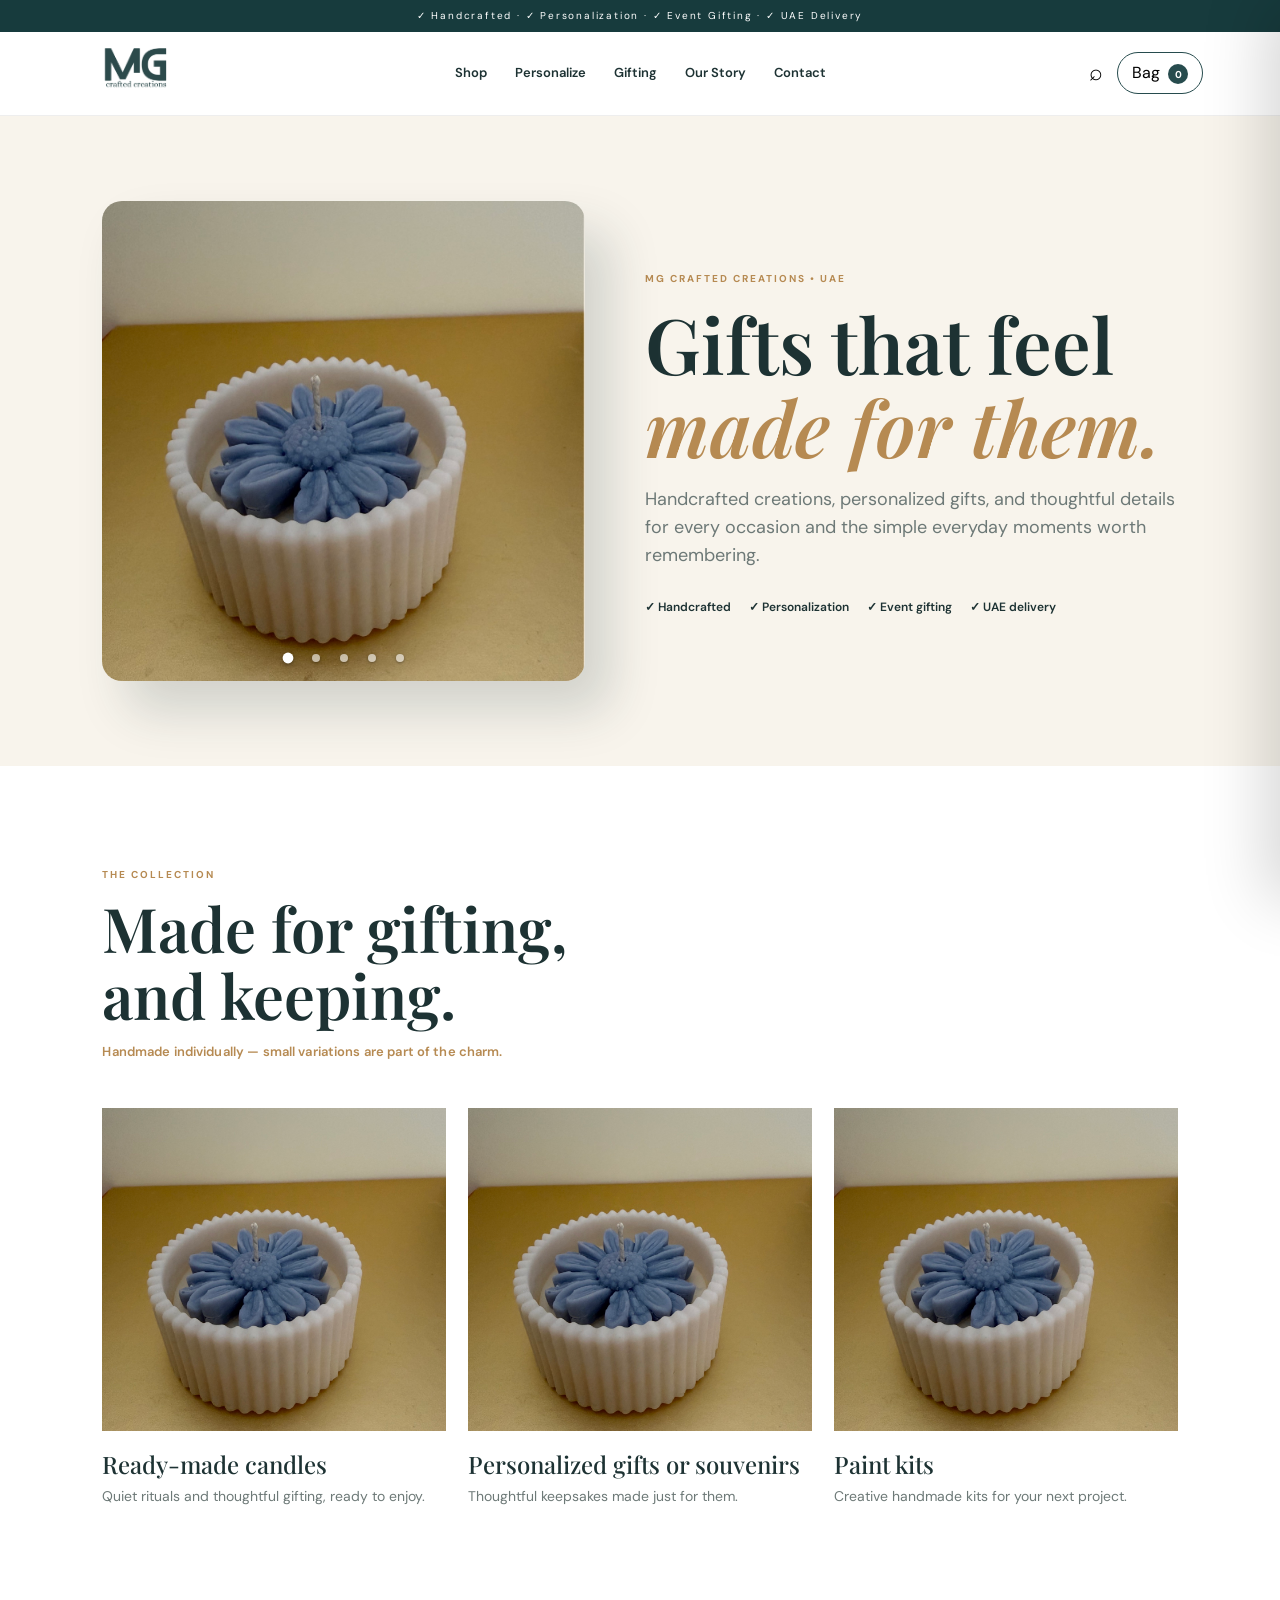
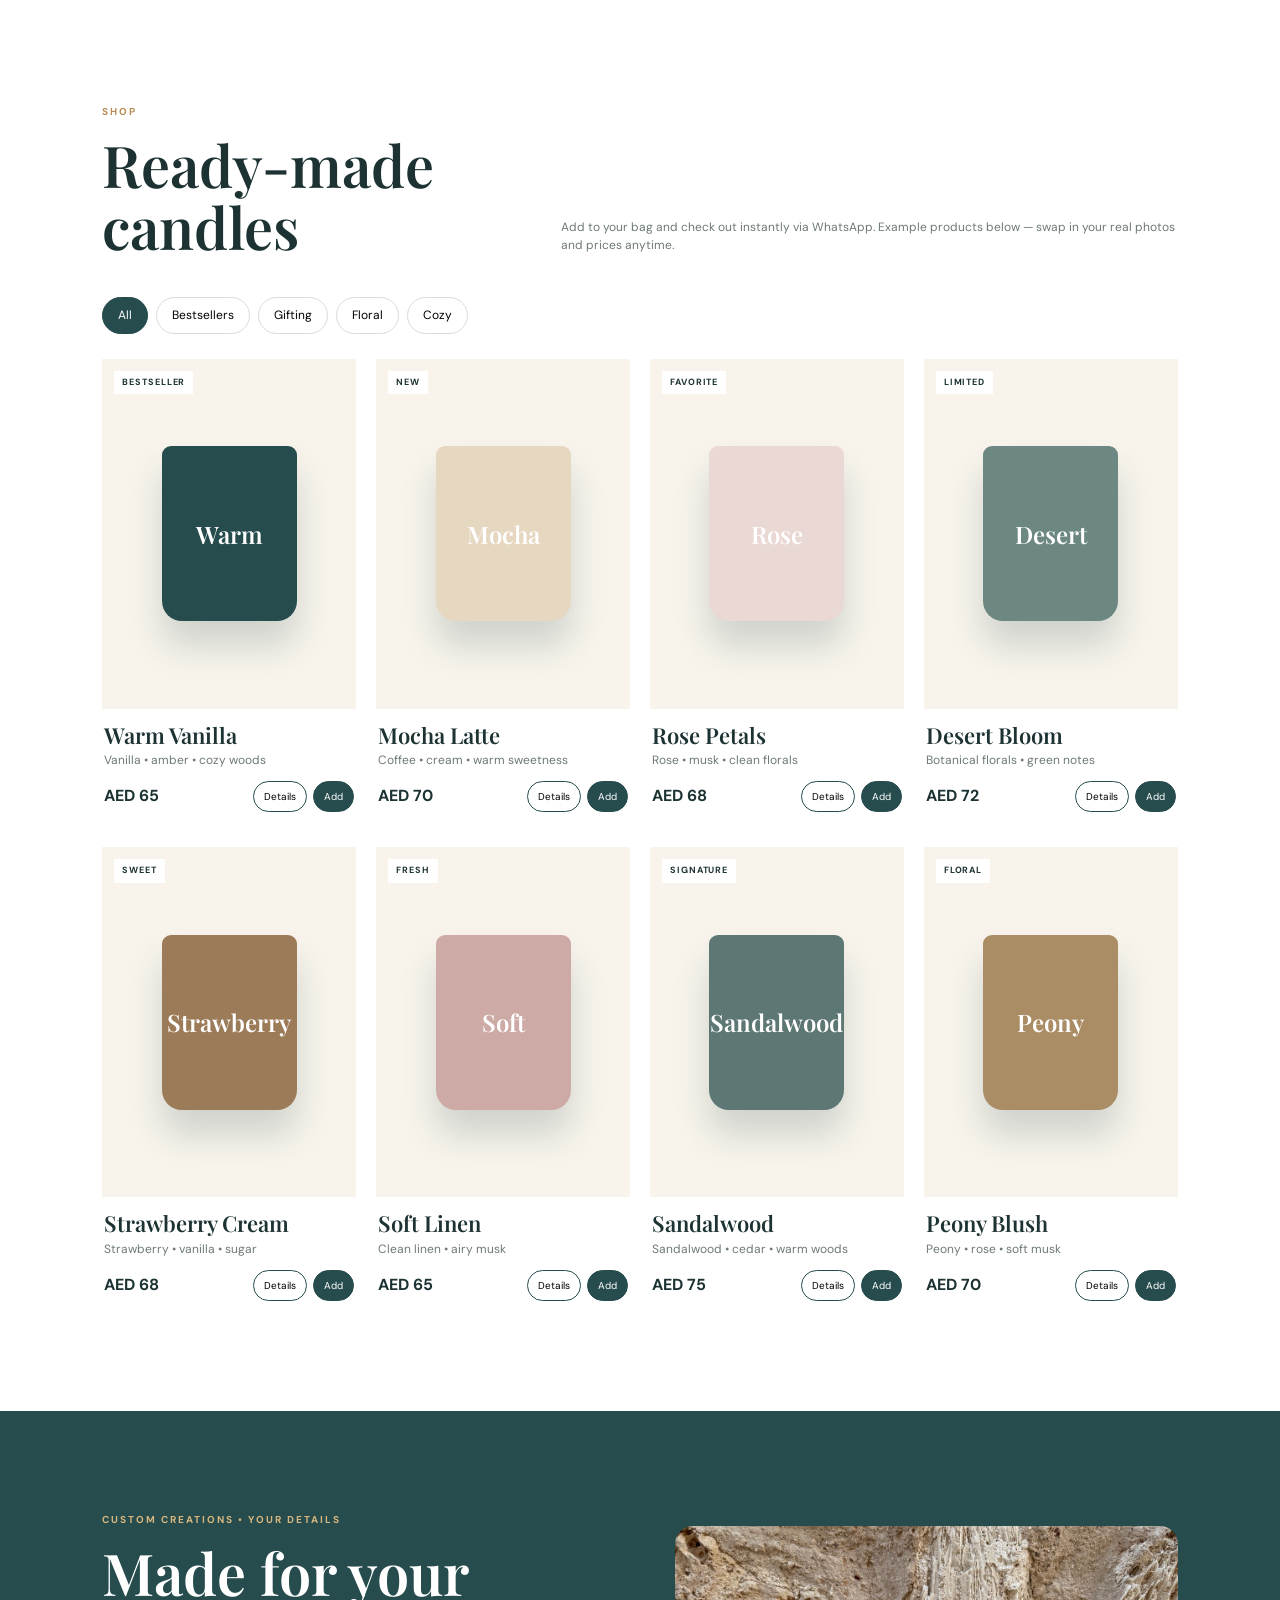
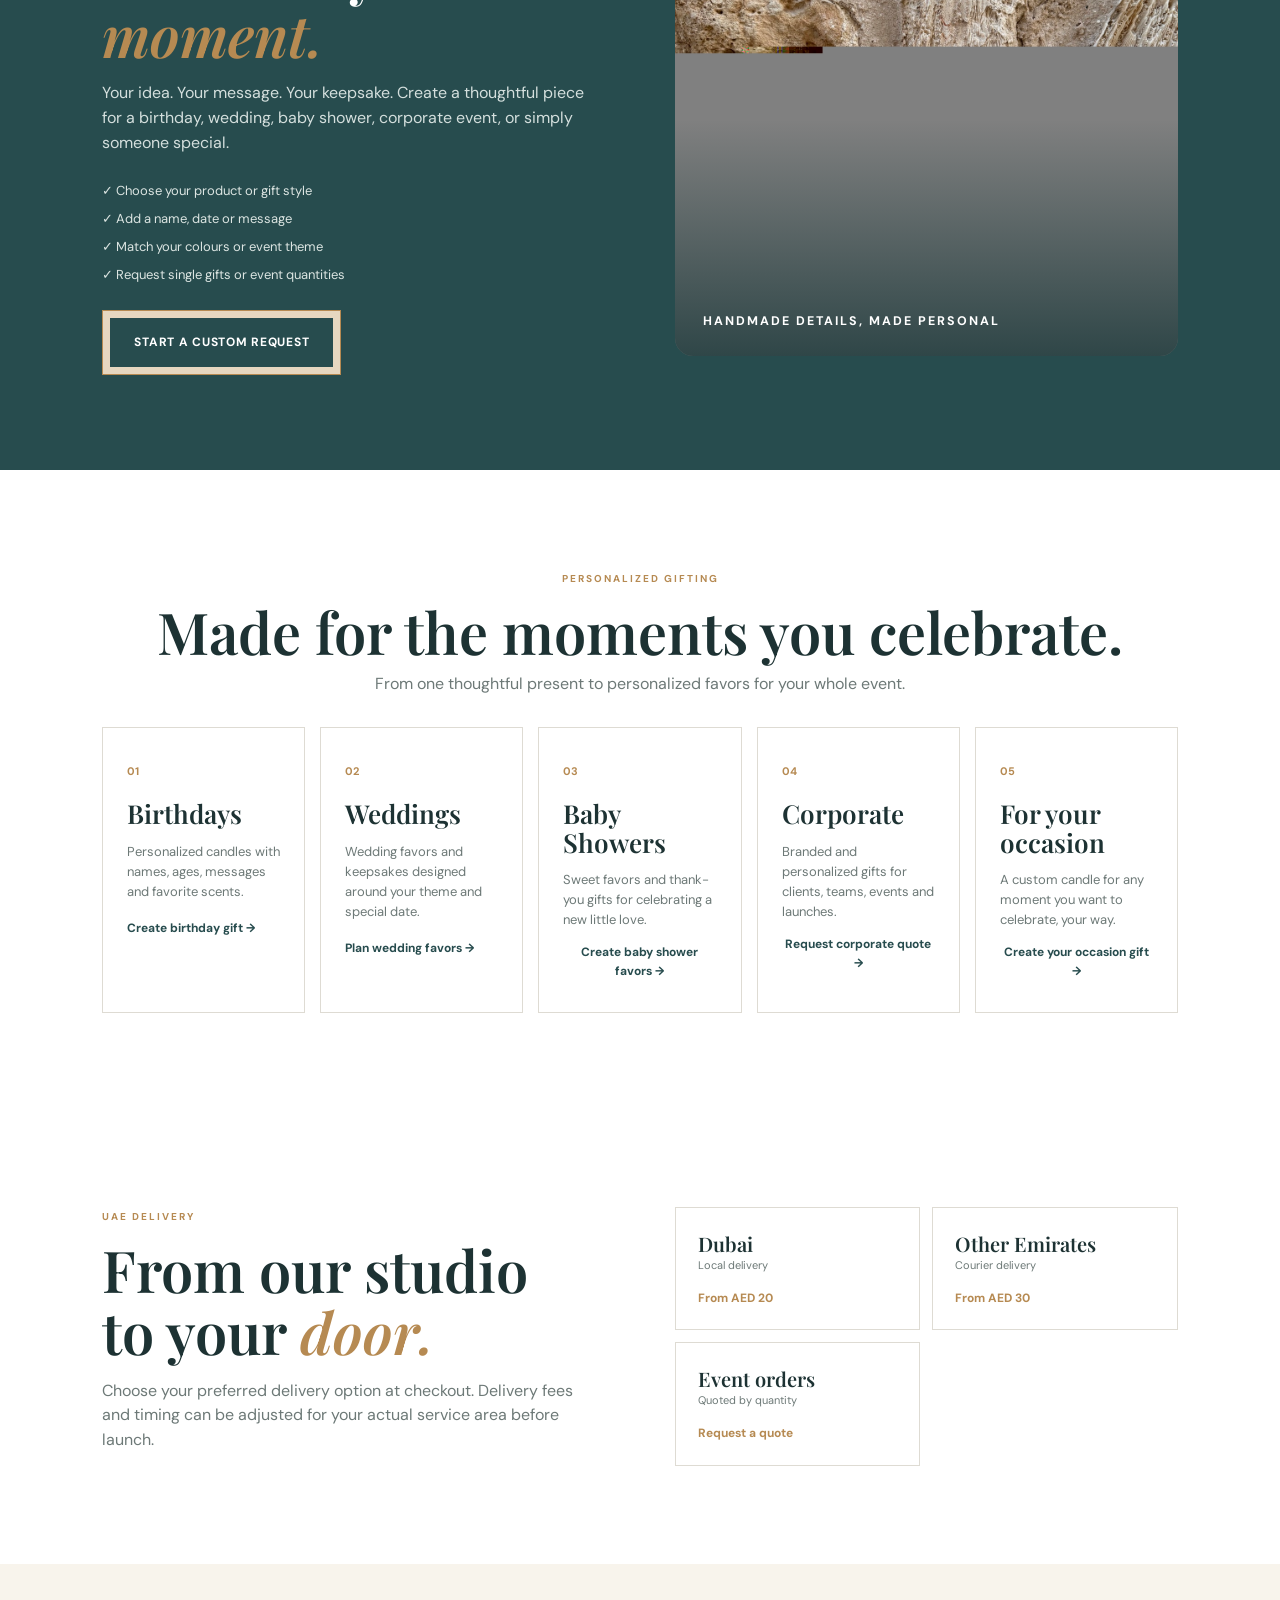
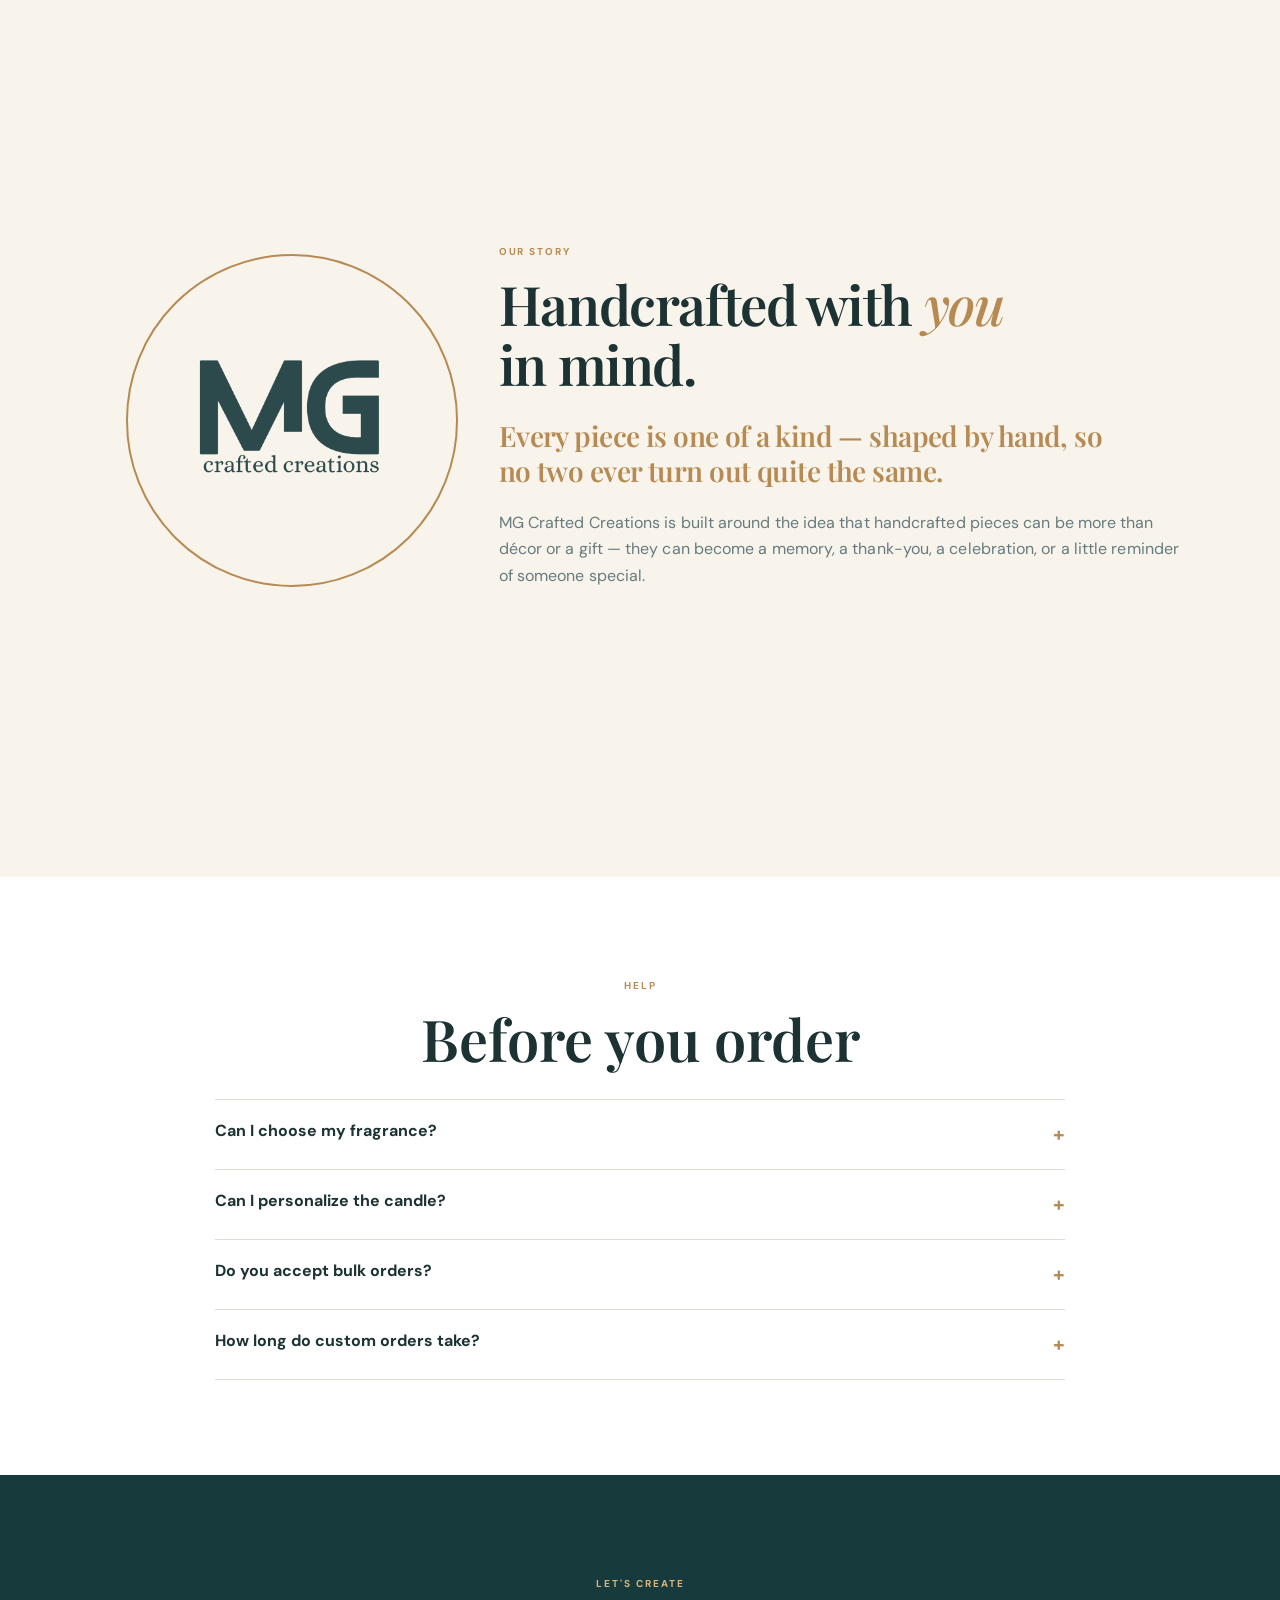
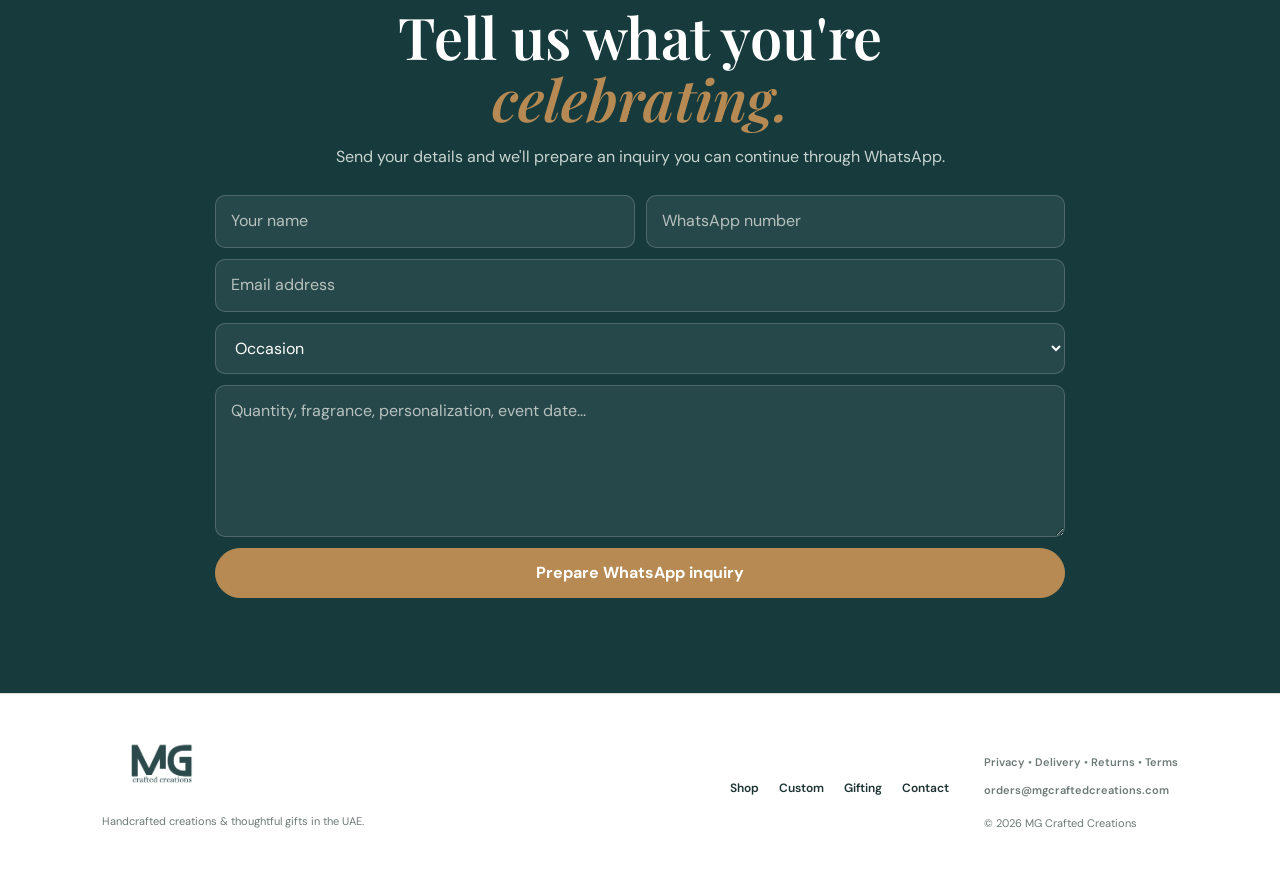
==== commit bd5a87cc: "Fix interactive website controls" ====
--- a/index.html
+++ b/index.html
@@ -390,10 +390,6 @@
 <div id="shade"></div>
 <script>
 const WHATSAPP_NUMBER="971527760547"; // MG Crafted Creations WhatsApp Business number.
-// Approved master brand asset — keep this file when making future website updates.
-const BRAND_LOGO="assets/mg-crafted-creations-logo.png";
-$(".logo img").src=BRAND_LOGO;
-$(".logo img").alt="MG Crafted Creations logo";
 
 (function heroCarousel(){
  function init(){
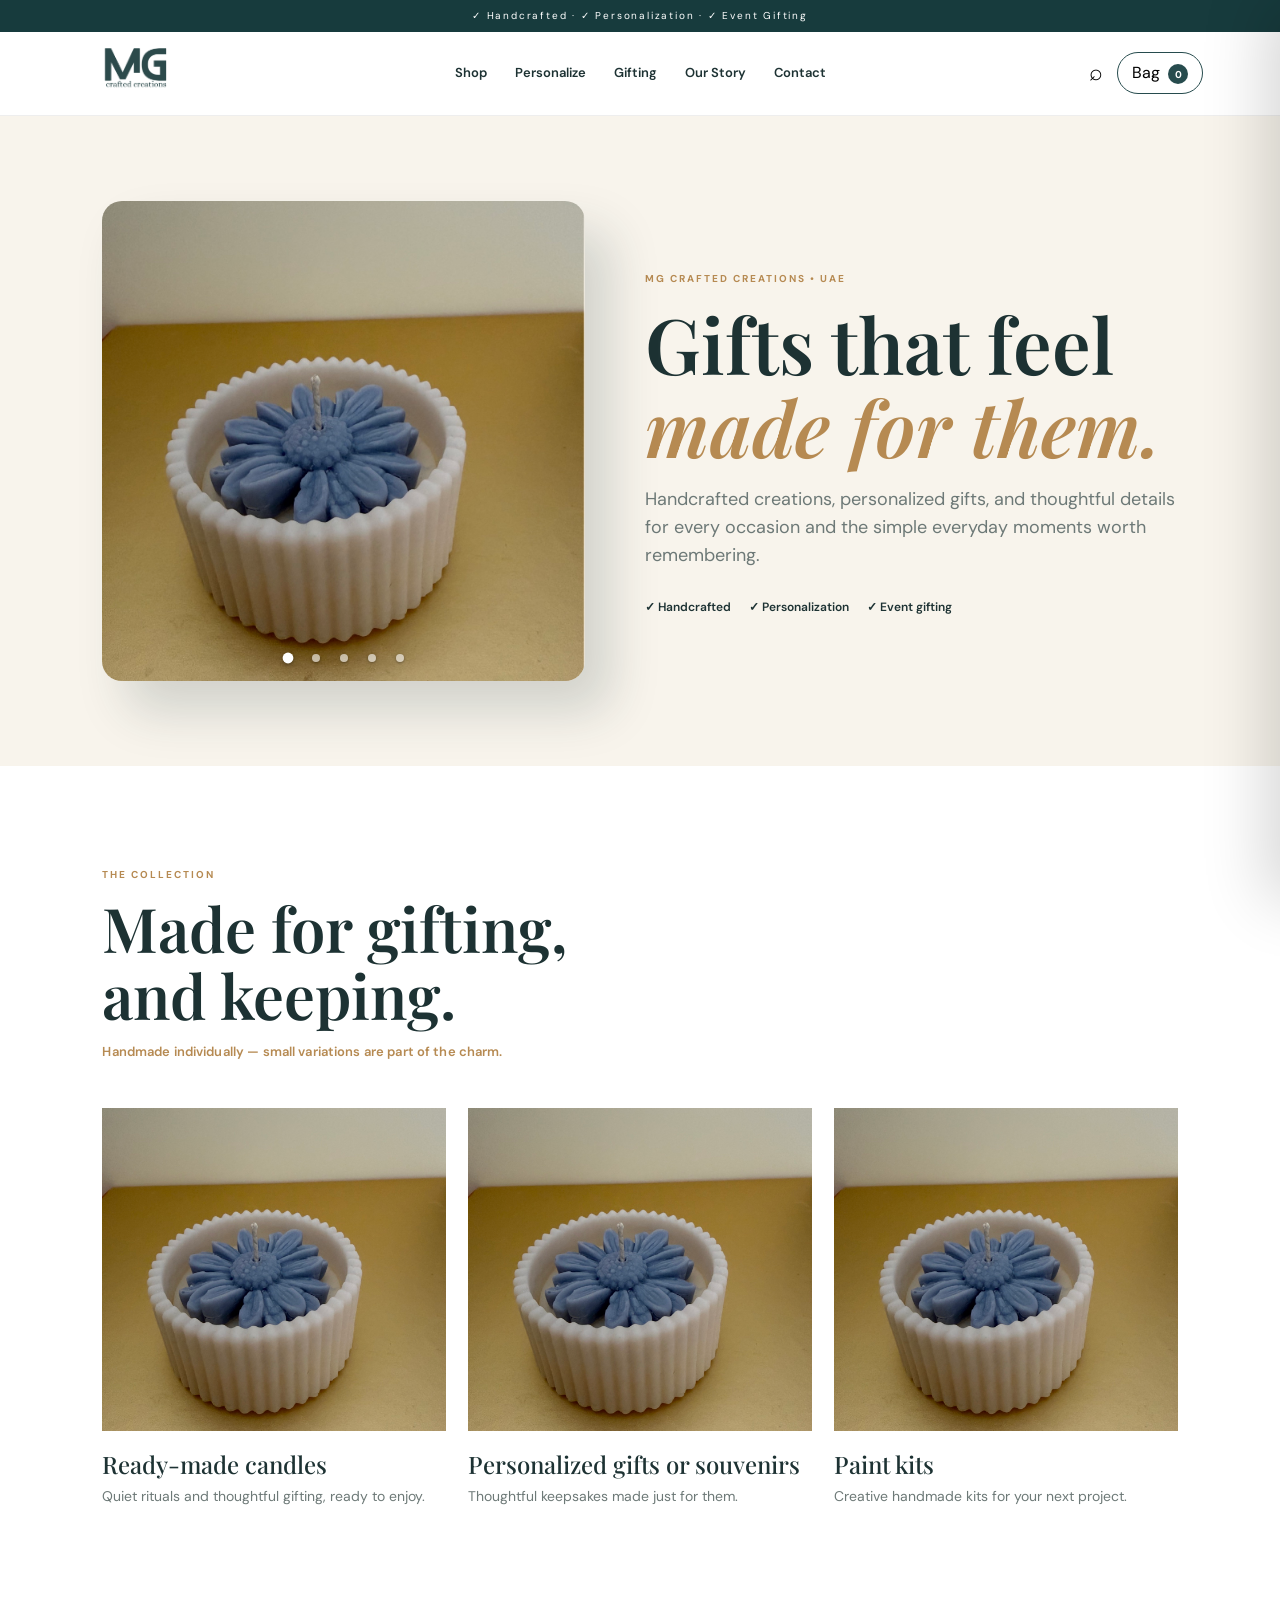
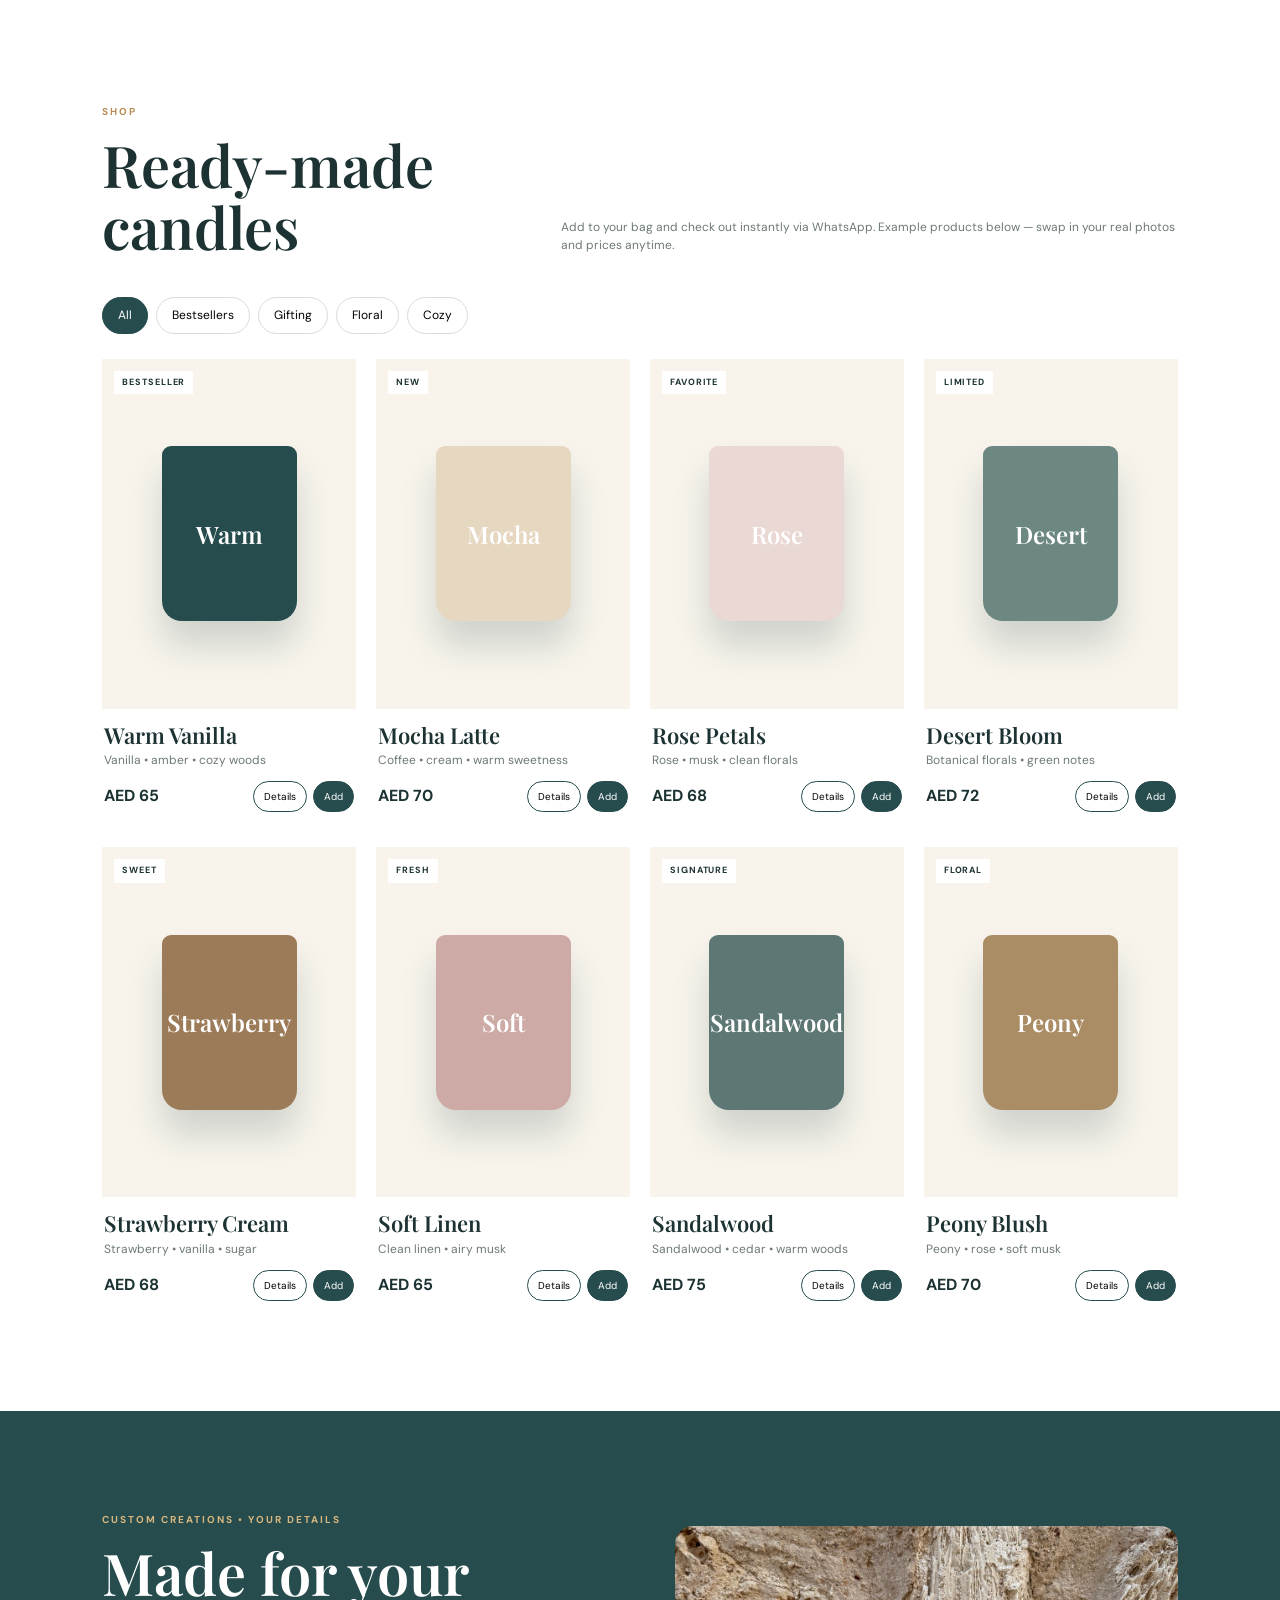
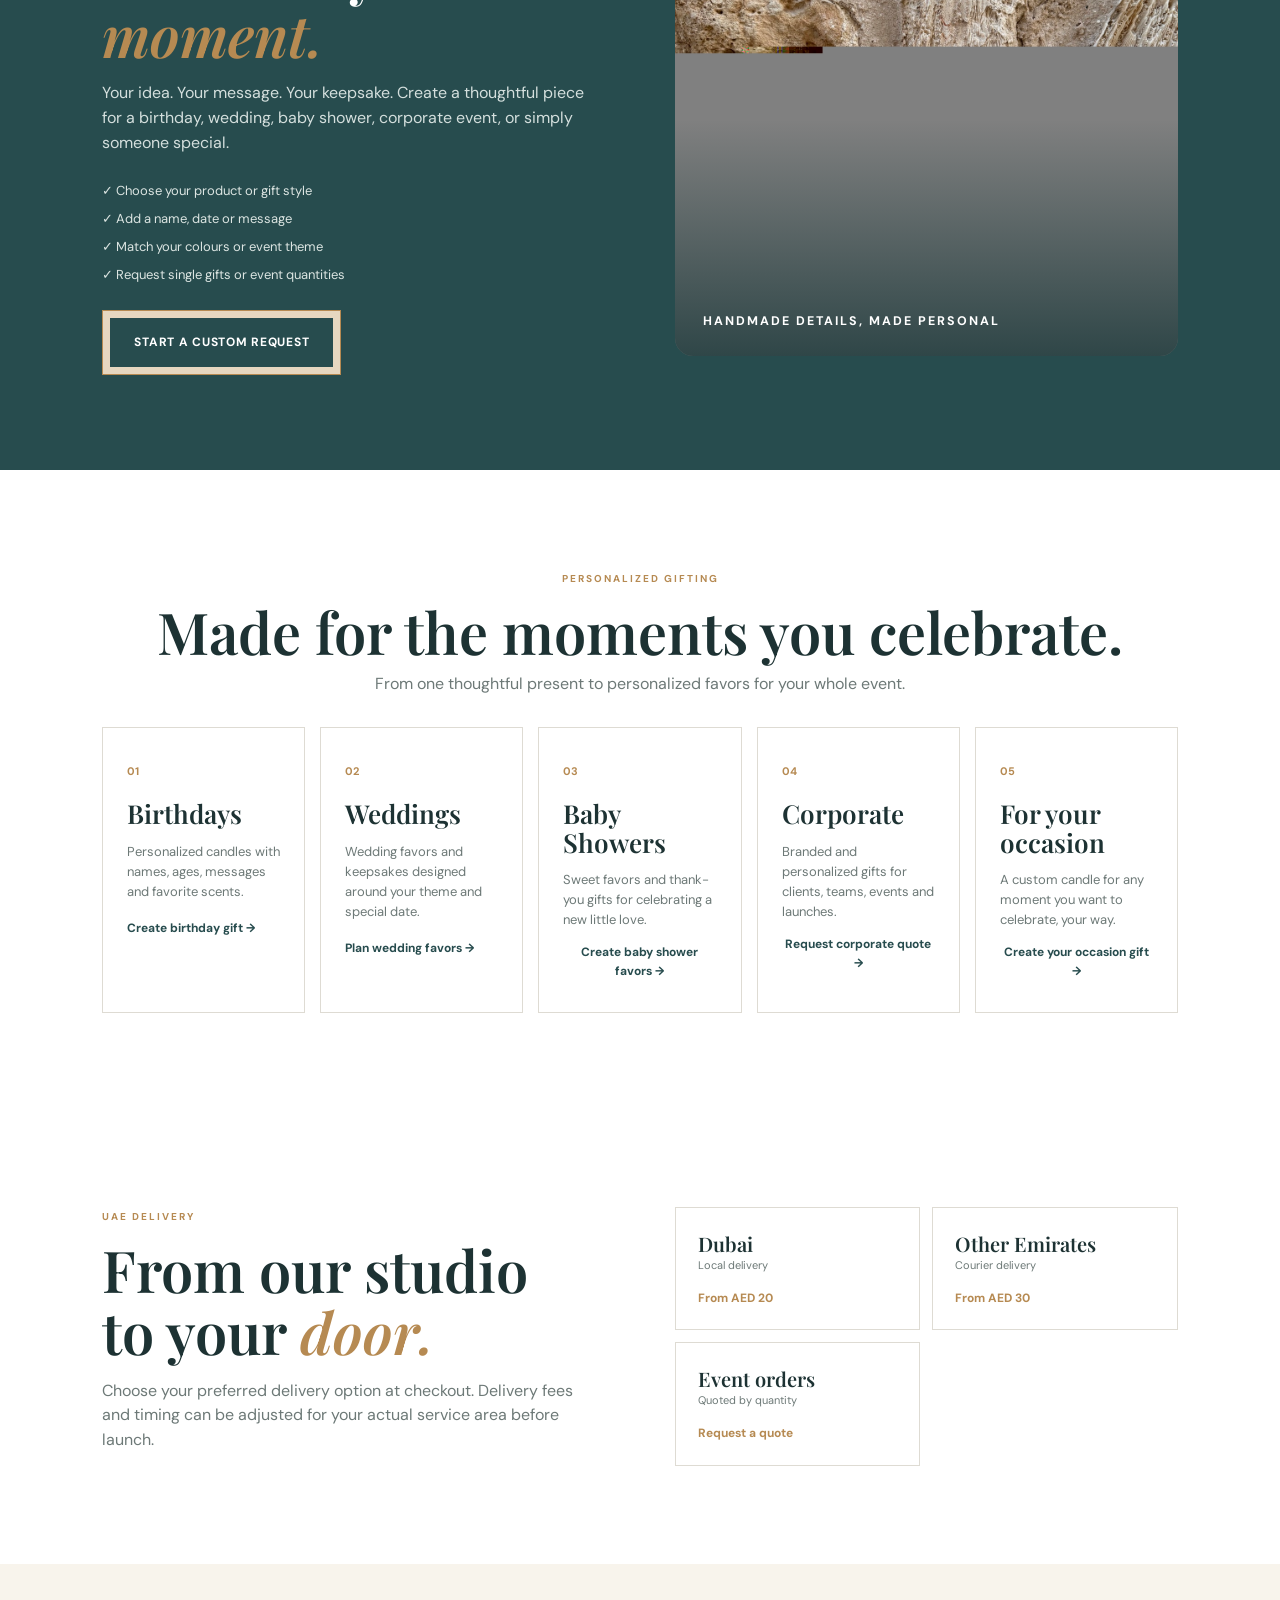
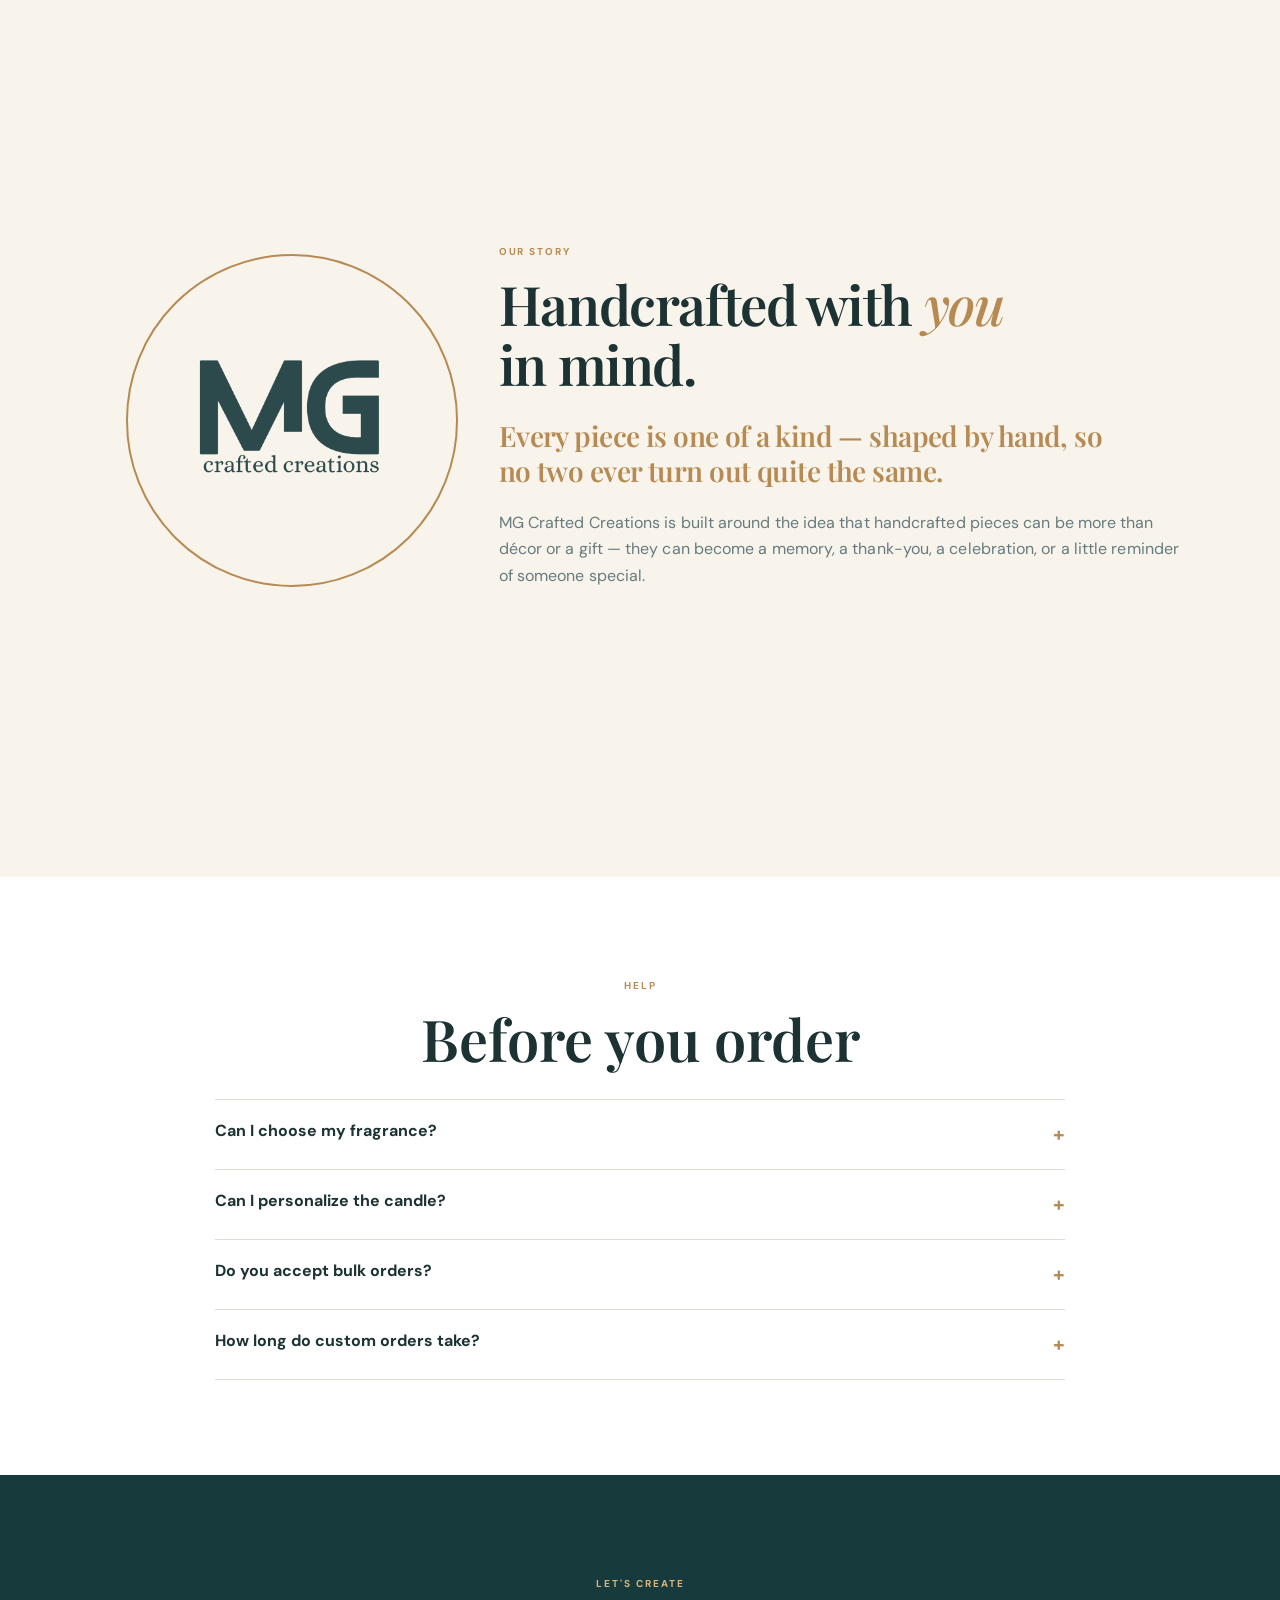
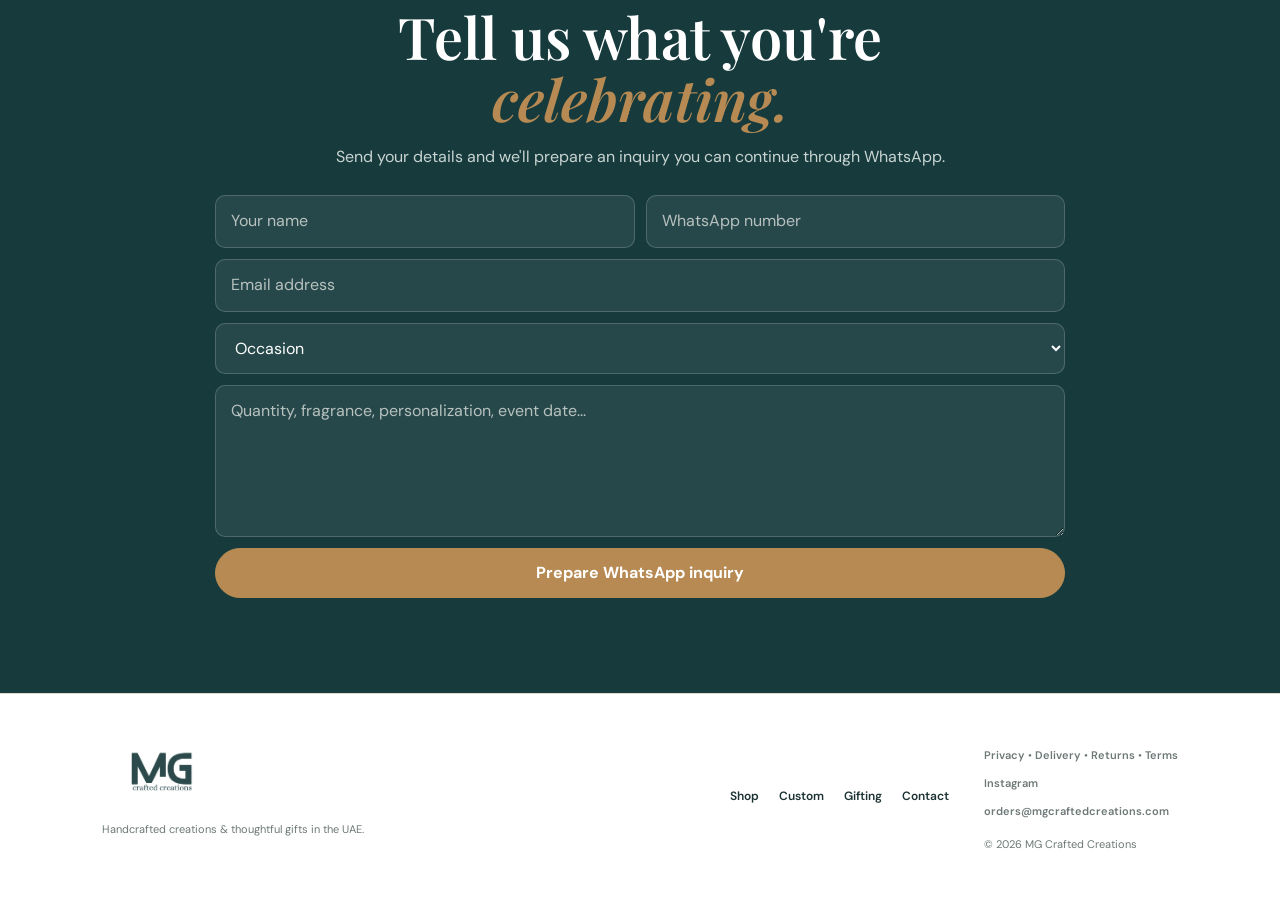
==== commit 5c4e8bfe: "Remove UAE delivery hero label and add Instagram link" ====
--- a/index.html
+++ b/index.html
@@ -225,7 +225,7 @@
 </style>
 </head>
 <body>
-<div class="topbar">✓ Handcrafted · ✓ Personalization · ✓ Event Gifting · ✓ UAE Delivery</div>
+<div class="topbar">✓ Handcrafted · ✓ Personalization · ✓ Event Gifting</div>
 
 <header class="header">
   <a href="#home" class="logo"><img src="assets/mg-crafted-creations-logo.png" alt="MG Crafted Creations"></a>
@@ -265,7 +265,7 @@
     <span class="eyebrow">MG CRAFTED CREATIONS • UAE</span>
     <h1>Gifts that feel<br><em>made for them.</em></h1>
     <p>Handcrafted creations, personalized gifts, and thoughtful details for every occasion and the simple everyday moments worth remembering.</p>
-    <div class="mini-trust"><span>✓ Handcrafted</span><span>✓ Personalization</span><span>✓ Event gifting</span><span>✓ UAE delivery</span></div>
+    <div class="mini-trust"><span>✓ Handcrafted</span><span>✓ Personalization</span><span>✓ Event gifting</span></div>
   </div>
 </section>
 
@@ -375,7 +375,7 @@
 </section>
 </main>
 
-<footer><div><img src="assets/mg-crafted-creations-logo.png" alt="MG Crafted Creations"><p>Handcrafted creations & thoughtful gifts in the UAE.</p></div><div class="footer-nav"><a href="#shop">Shop</a><a href="#personalize">Custom</a><a href="#gifting">Gifting</a><a href="#contact">Contact</a></div><div><p><a href="privacy.html">Privacy</a> • <a href="delivery.html">Delivery</a> • <a href="returns.html">Returns</a> • <a href="terms.html">Terms</a></p><p><a href="mailto:orders@mgcraftedcreations.com">orders@mgcraftedcreations.com</a></p><small>© <span id="year"></span> MG Crafted Creations</small></div></footer>
+<footer><div><img src="assets/mg-crafted-creations-logo.png" alt="MG Crafted Creations"><p>Handcrafted creations & thoughtful gifts in the UAE.</p></div><div class="footer-nav"><a href="#shop">Shop</a><a href="#personalize">Custom</a><a href="#gifting">Gifting</a><a href="#contact">Contact</a></div><div><p><a href="privacy.html">Privacy</a> • <a href="delivery.html">Delivery</a> • <a href="returns.html">Returns</a> • <a href="terms.html">Terms</a></p><p><a href="https://www.instagram.com/mgcraftedcandles?stkn=MWhtbG95aDVqdHExbg%3D%3D&amp;utm_source=qr" target="_blank" rel="noopener">Instagram</a></p><p><a href="mailto:orders@mgcraftedcreations.com">orders@mgcraftedcreations.com</a></p><small>© <span id="year"></span> MG Crafted Creations</small></div></footer>
 
 <div id="productModal" class="modal"><div class="modal-box"><button class="close" data-close>×</button><div id="productDetail"></div></div></div>
 <div id="collectionModal" class="modal"><div class="modal-box"><button class="close" data-close>×</button><span class="eyebrow" id="collectionModalEyebrow">CATEGORY</span><h2 id="collectionModalTitle">Options</h2><img id="collectionModalCover" class="collection-cover" style="display:none" alt=""><p id="collectionModalIntro" class="muted"></p><div class="collection-options" id="collectionModalOptions"></div></div></div>
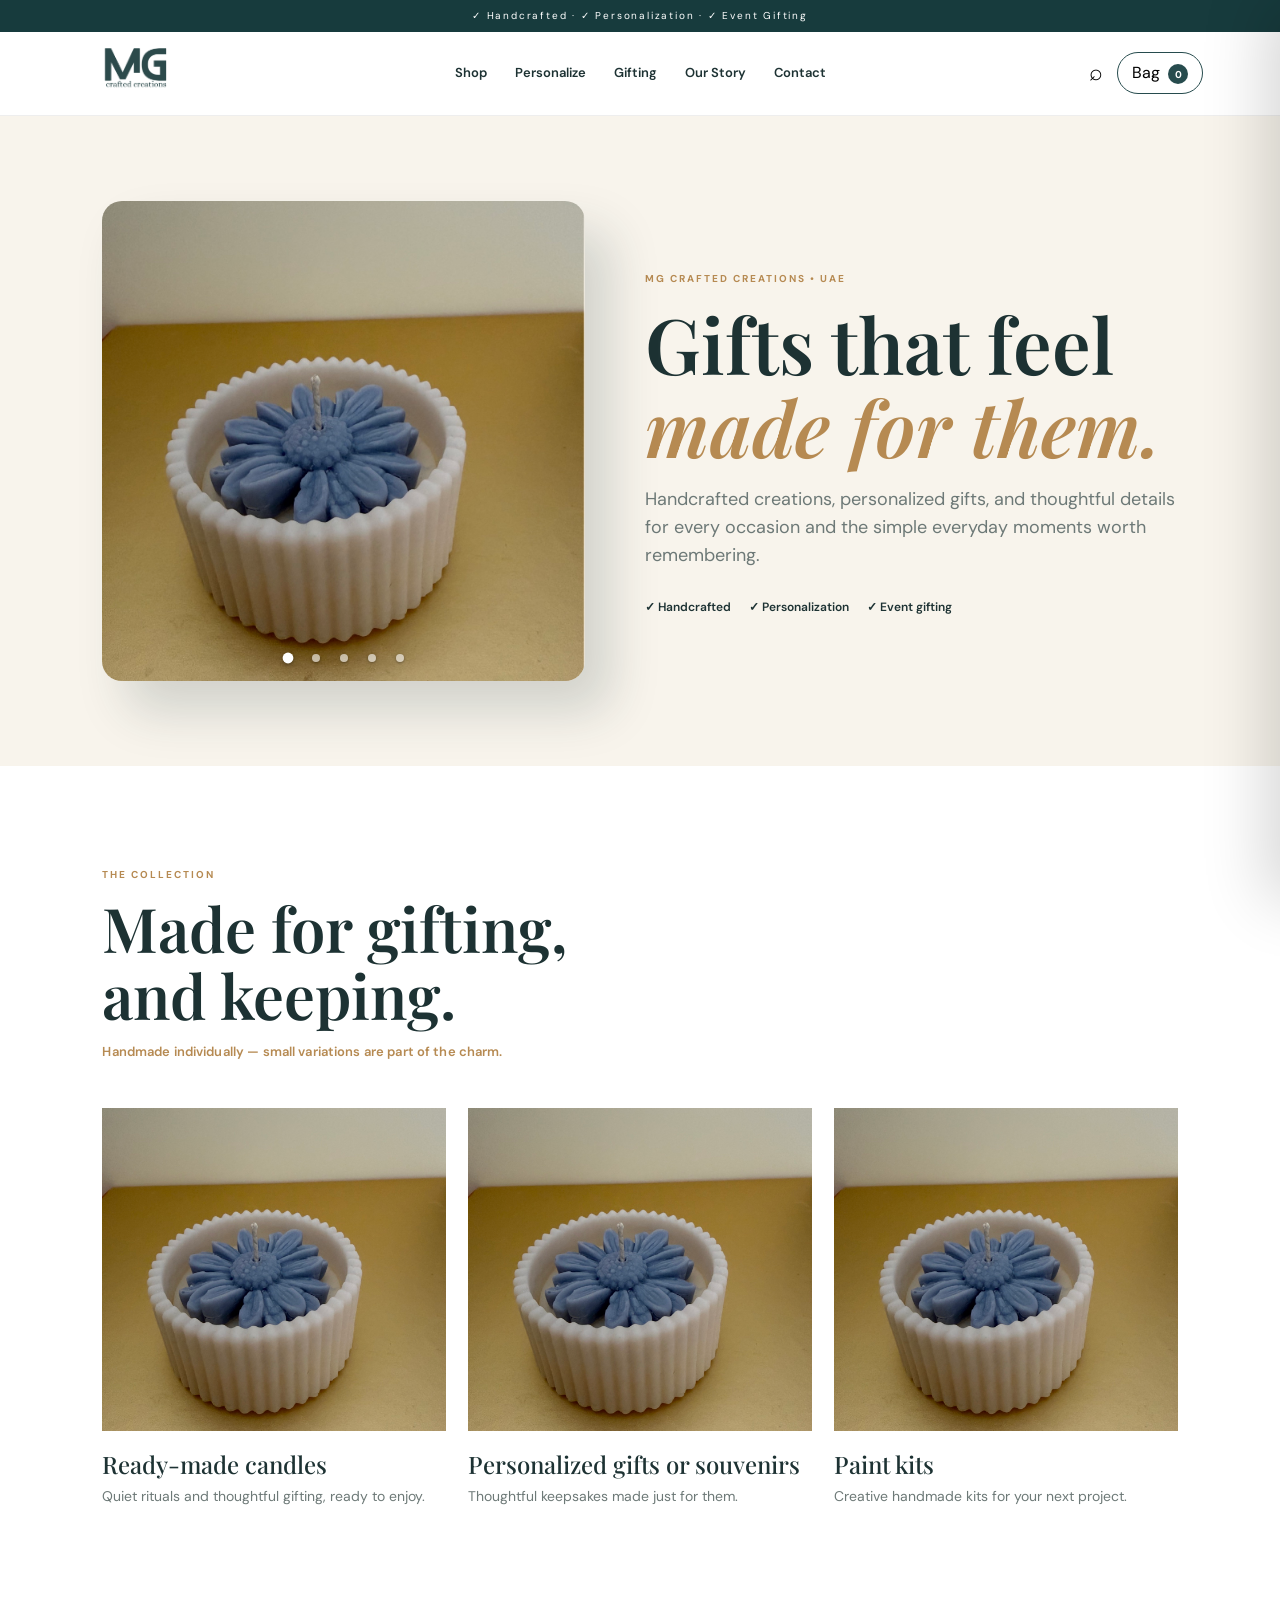
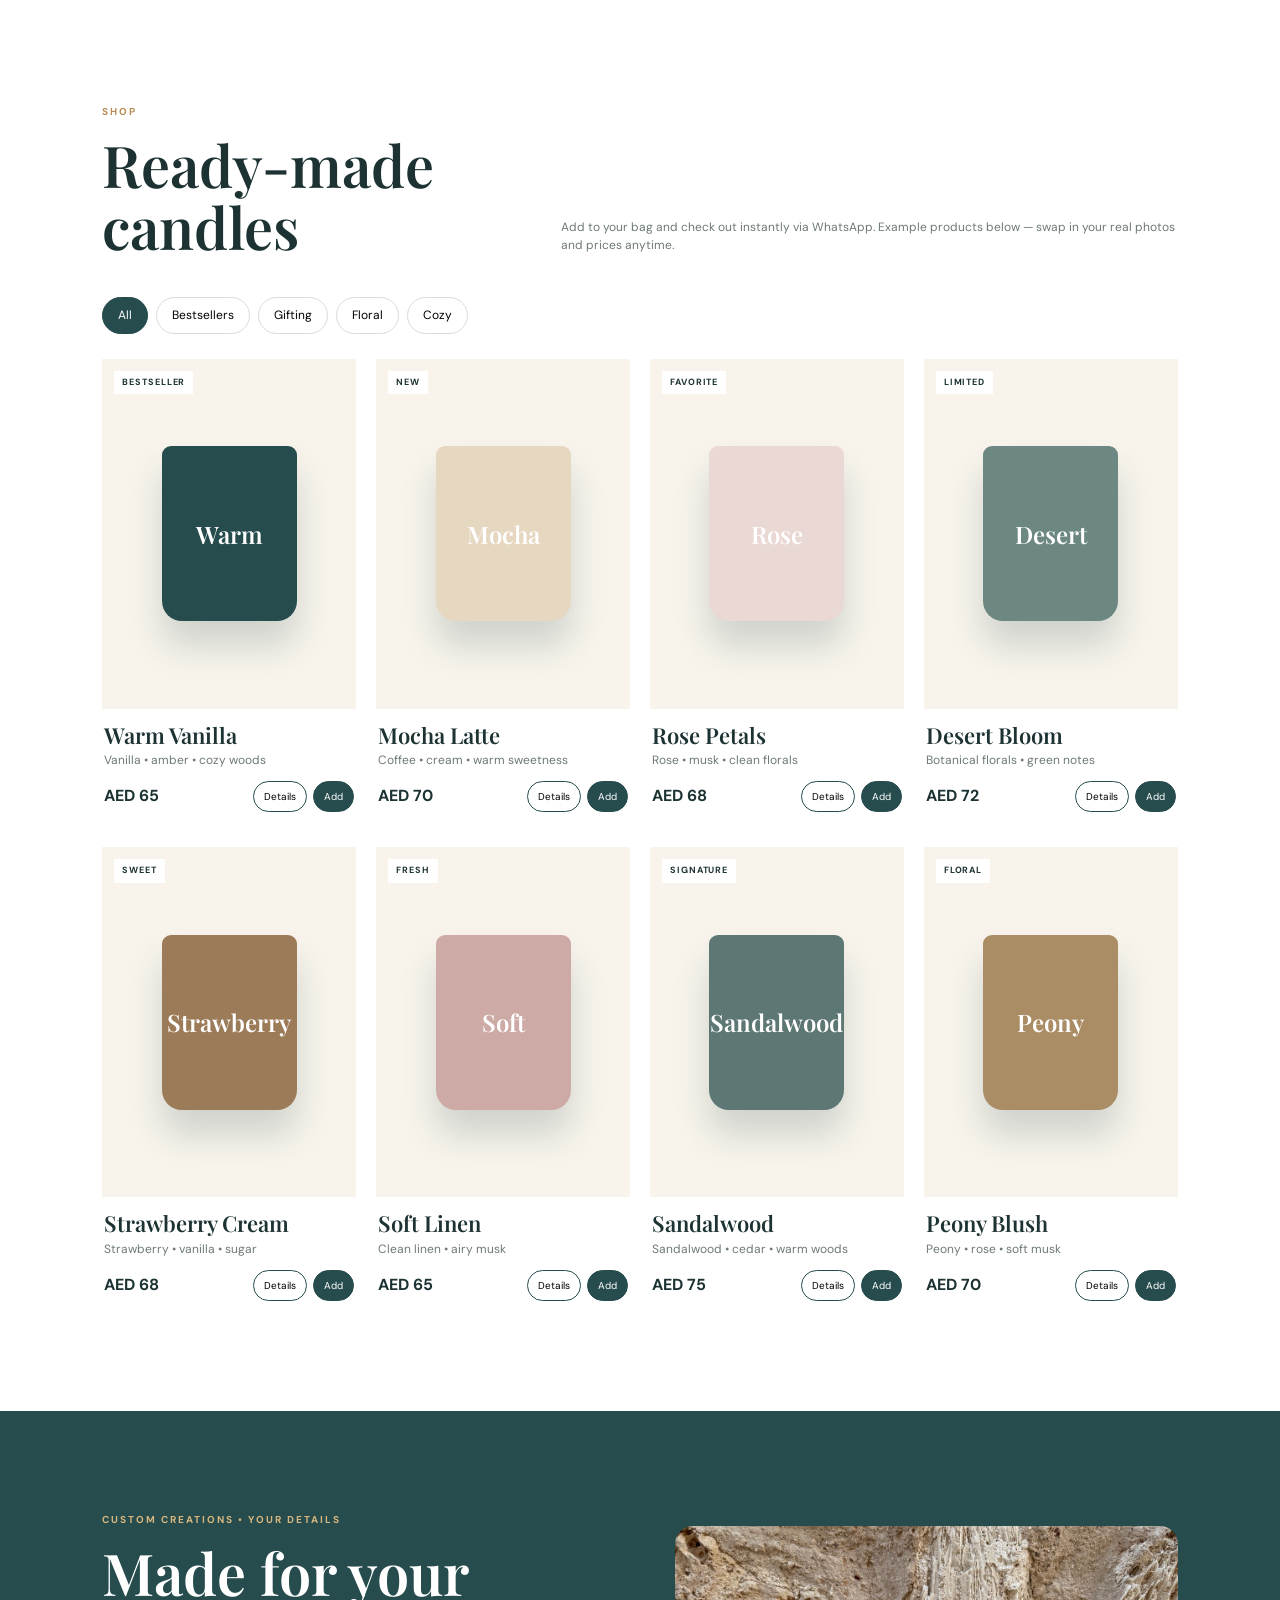
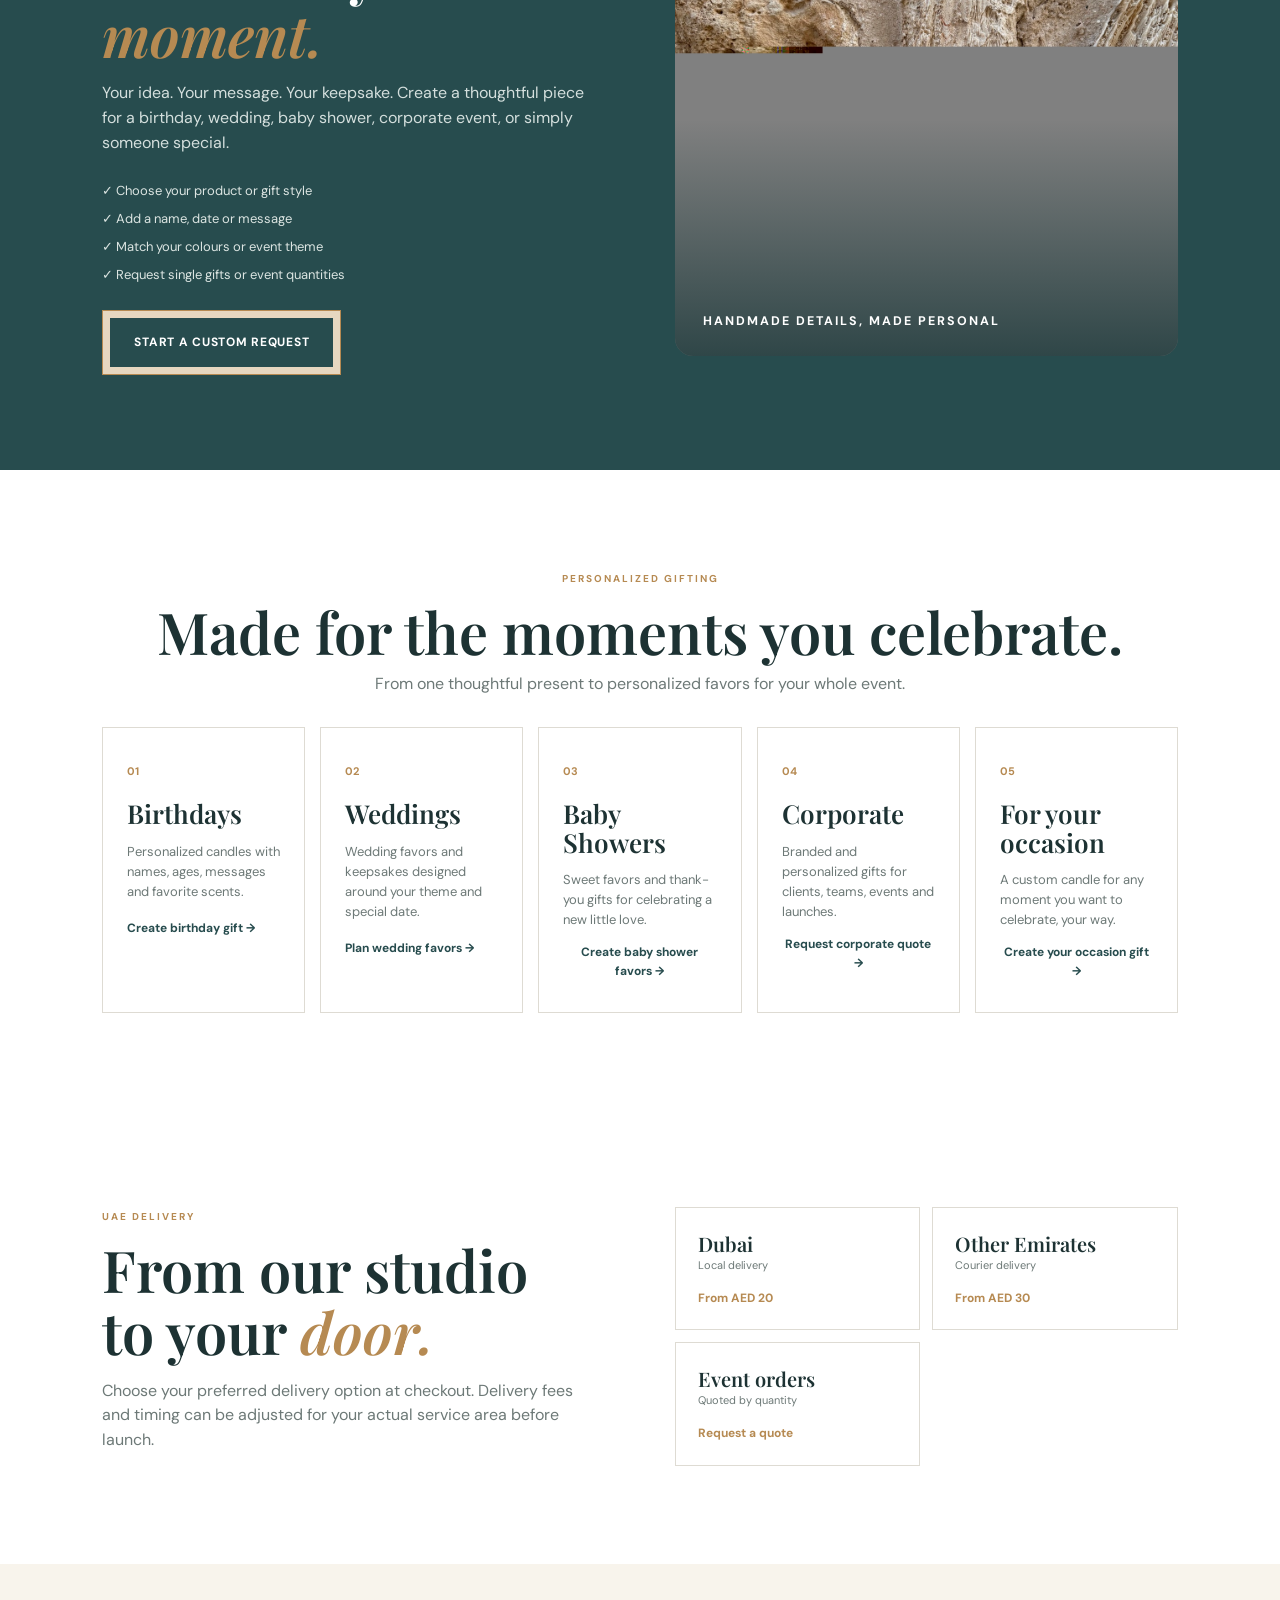
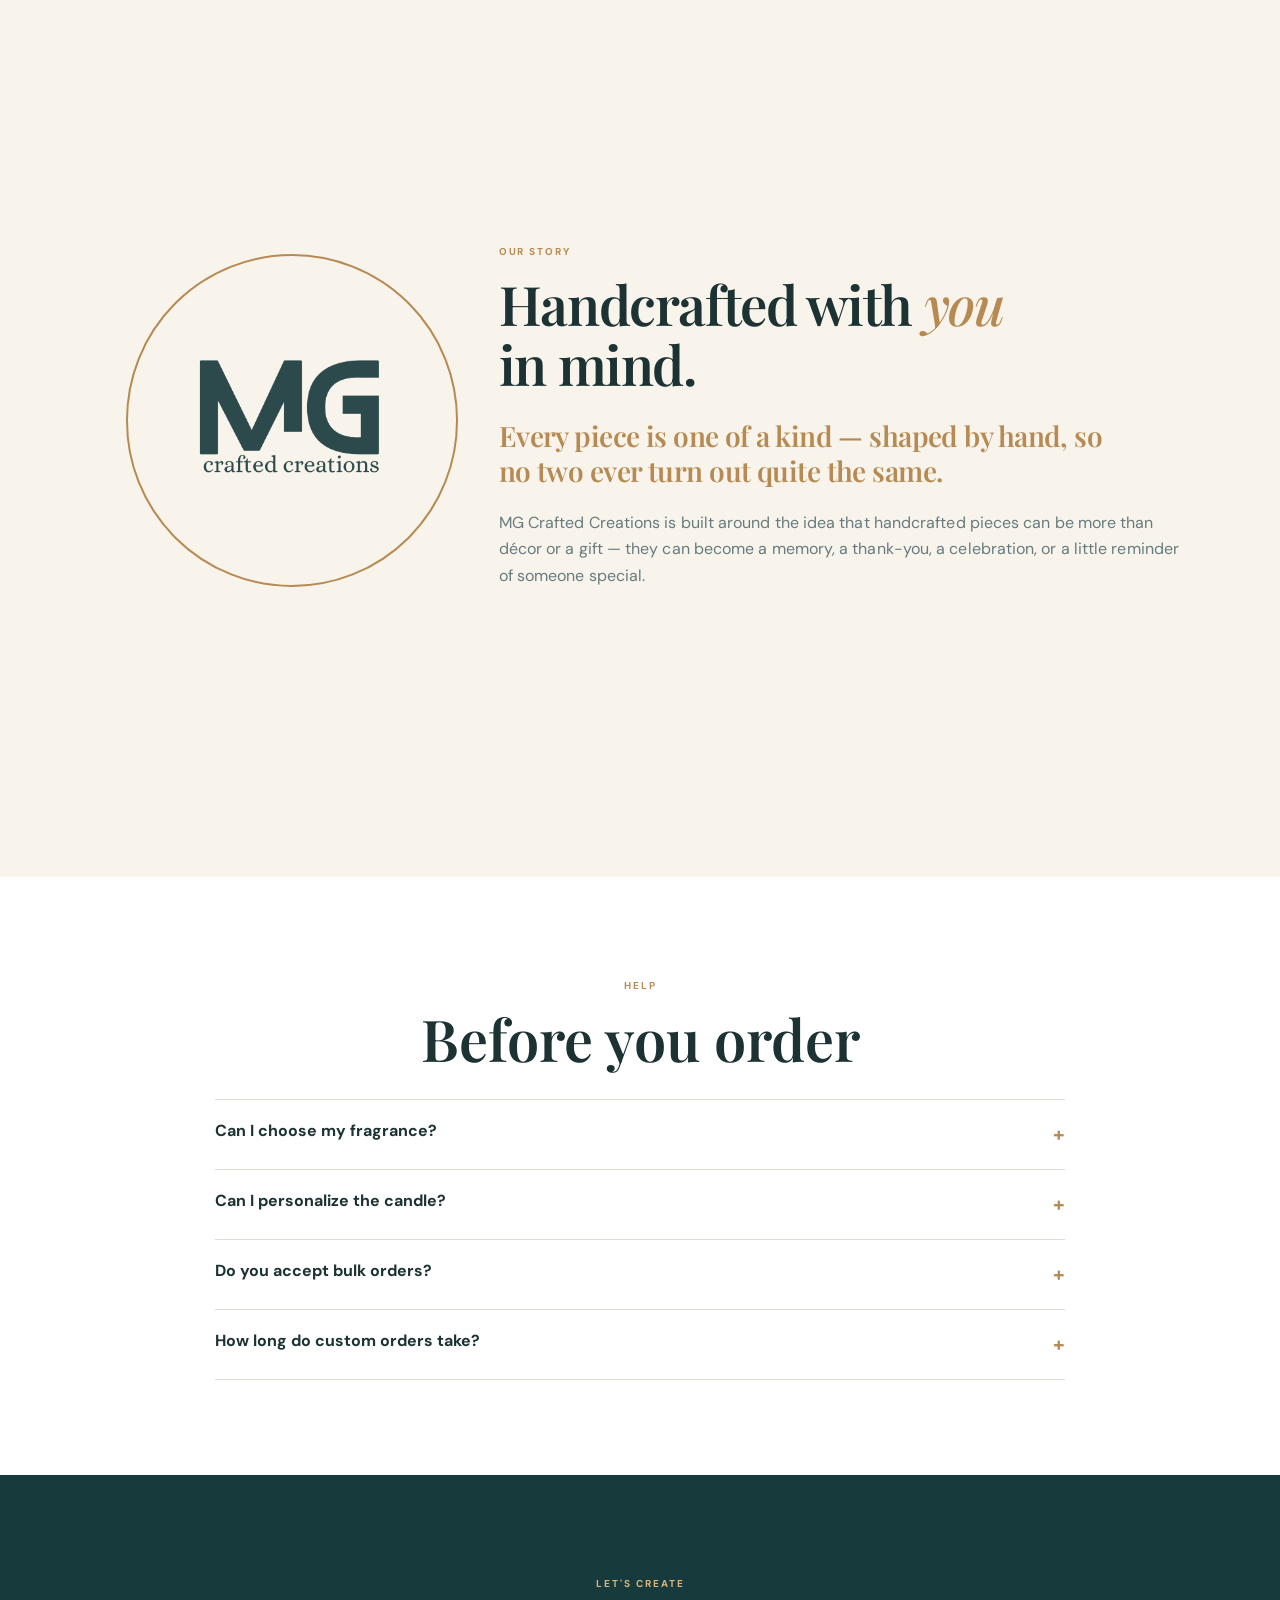
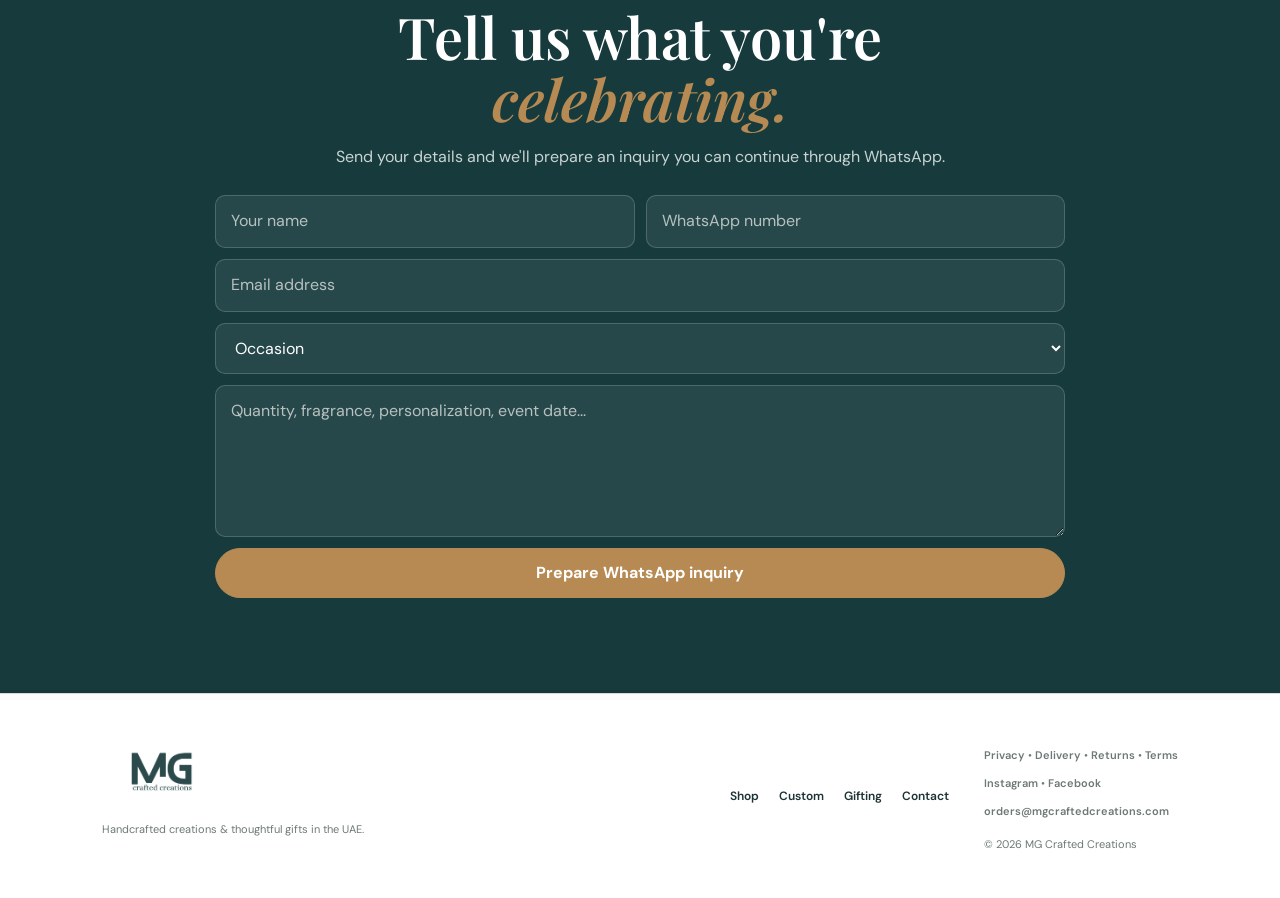
==== commit 93fb1f01: "Add Facebook link to footer" ====
--- a/index.html
+++ b/index.html
@@ -375,7 +375,7 @@
 </section>
 </main>
 
-<footer><div><img src="assets/mg-crafted-creations-logo.png" alt="MG Crafted Creations"><p>Handcrafted creations & thoughtful gifts in the UAE.</p></div><div class="footer-nav"><a href="#shop">Shop</a><a href="#personalize">Custom</a><a href="#gifting">Gifting</a><a href="#contact">Contact</a></div><div><p><a href="privacy.html">Privacy</a> • <a href="delivery.html">Delivery</a> • <a href="returns.html">Returns</a> • <a href="terms.html">Terms</a></p><p><a href="https://www.instagram.com/mgcraftedcandles?stkn=MWhtbG95aDVqdHExbg%3D%3D&amp;utm_source=qr" target="_blank" rel="noopener">Instagram</a></p><p><a href="mailto:orders@mgcraftedcreations.com">orders@mgcraftedcreations.com</a></p><small>© <span id="year"></span> MG Crafted Creations</small></div></footer>
+<footer><div><img src="assets/mg-crafted-creations-logo.png" alt="MG Crafted Creations"><p>Handcrafted creations & thoughtful gifts in the UAE.</p></div><div class="footer-nav"><a href="#shop">Shop</a><a href="#personalize">Custom</a><a href="#gifting">Gifting</a><a href="#contact">Contact</a></div><div><p><a href="privacy.html">Privacy</a> • <a href="delivery.html">Delivery</a> • <a href="returns.html">Returns</a> • <a href="terms.html">Terms</a></p><p><a href="https://www.instagram.com/mgcraftedcandles?stkn=MWhtbG95aDVqdHExbg%3D%3D&amp;utm_source=qr" target="_blank" rel="noopener">Instagram</a> • <a href="https://www.facebook.com/share/1KuJPP76oN/?mibextid=wwXIfr" target="_blank" rel="noopener">Facebook</a></p><p><a href="mailto:orders@mgcraftedcreations.com">orders@mgcraftedcreations.com</a></p><small>© <span id="year"></span> MG Crafted Creations</small></div></footer>
 
 <div id="productModal" class="modal"><div class="modal-box"><button class="close" data-close>×</button><div id="productDetail"></div></div></div>
 <div id="collectionModal" class="modal"><div class="modal-box"><button class="close" data-close>×</button><span class="eyebrow" id="collectionModalEyebrow">CATEGORY</span><h2 id="collectionModalTitle">Options</h2><img id="collectionModalCover" class="collection-cover" style="display:none" alt=""><p id="collectionModalIntro" class="muted"></p><div class="collection-options" id="collectionModalOptions"></div></div></div>
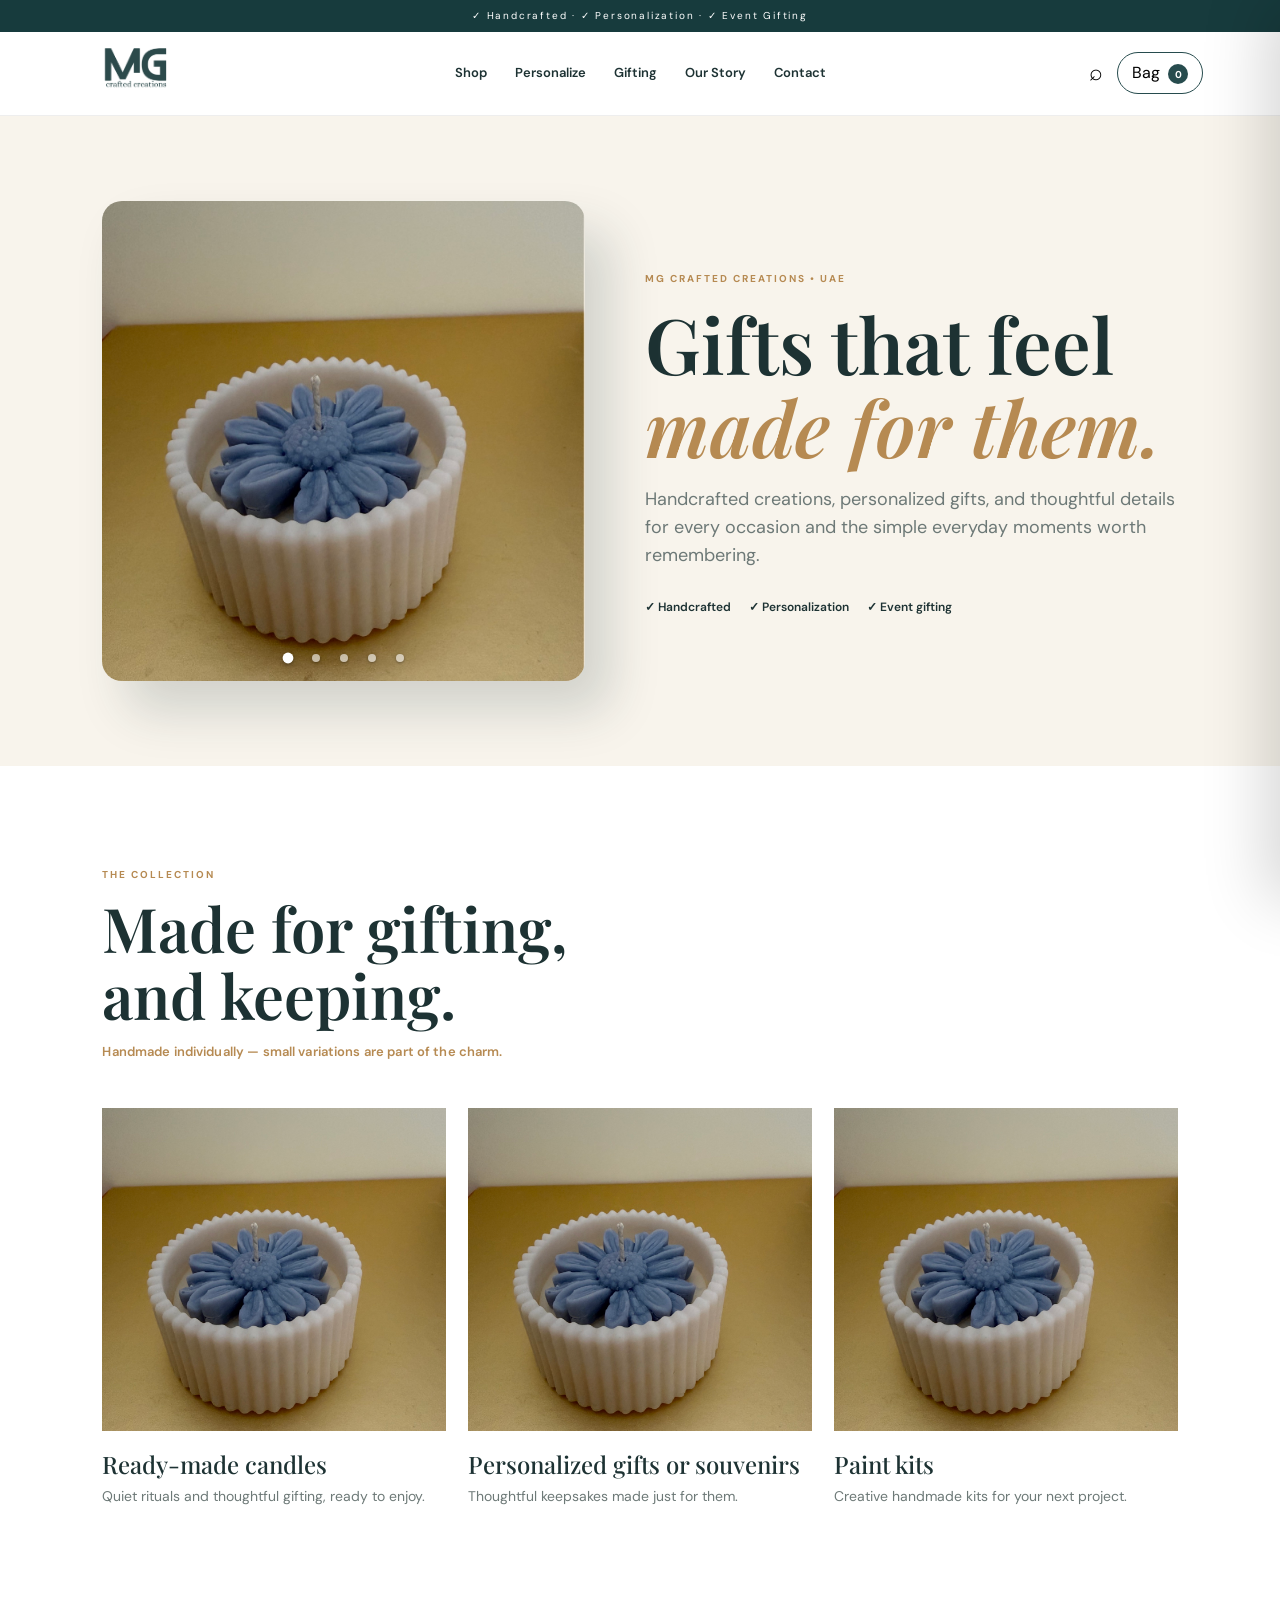
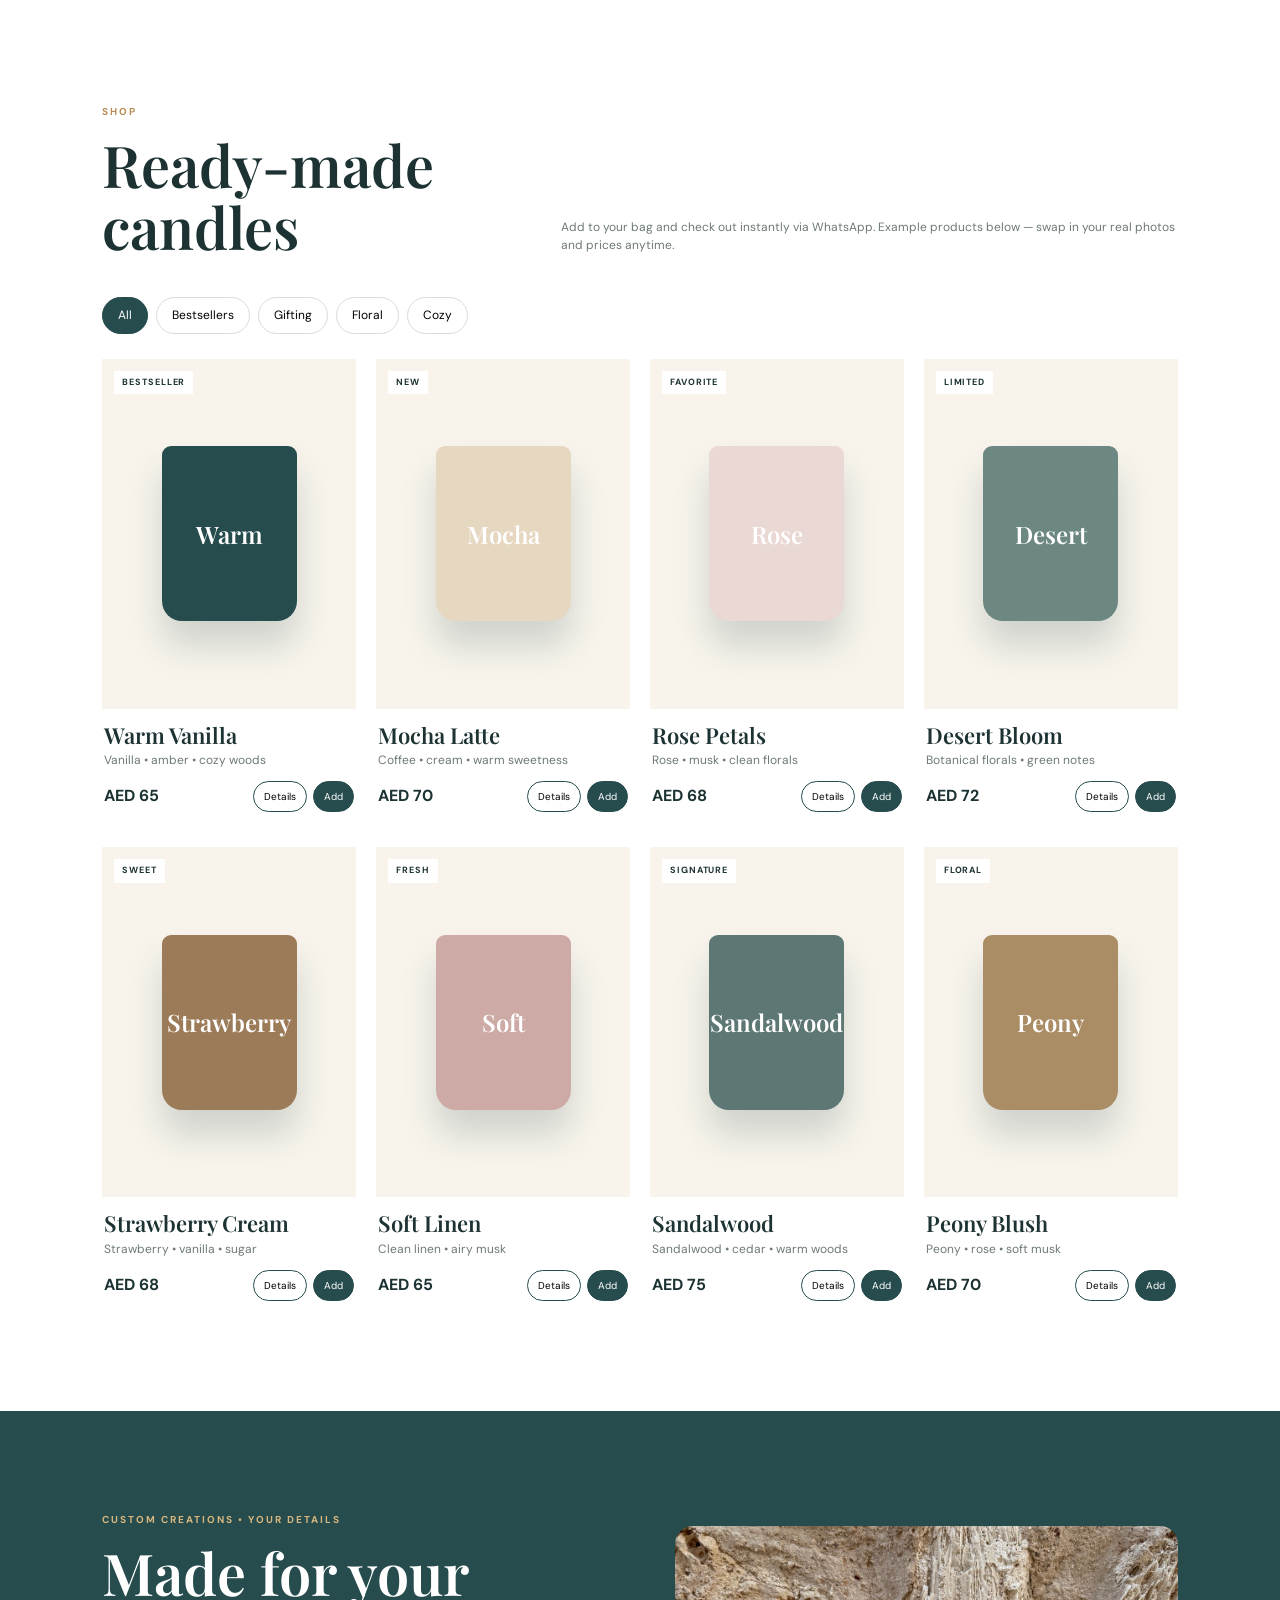
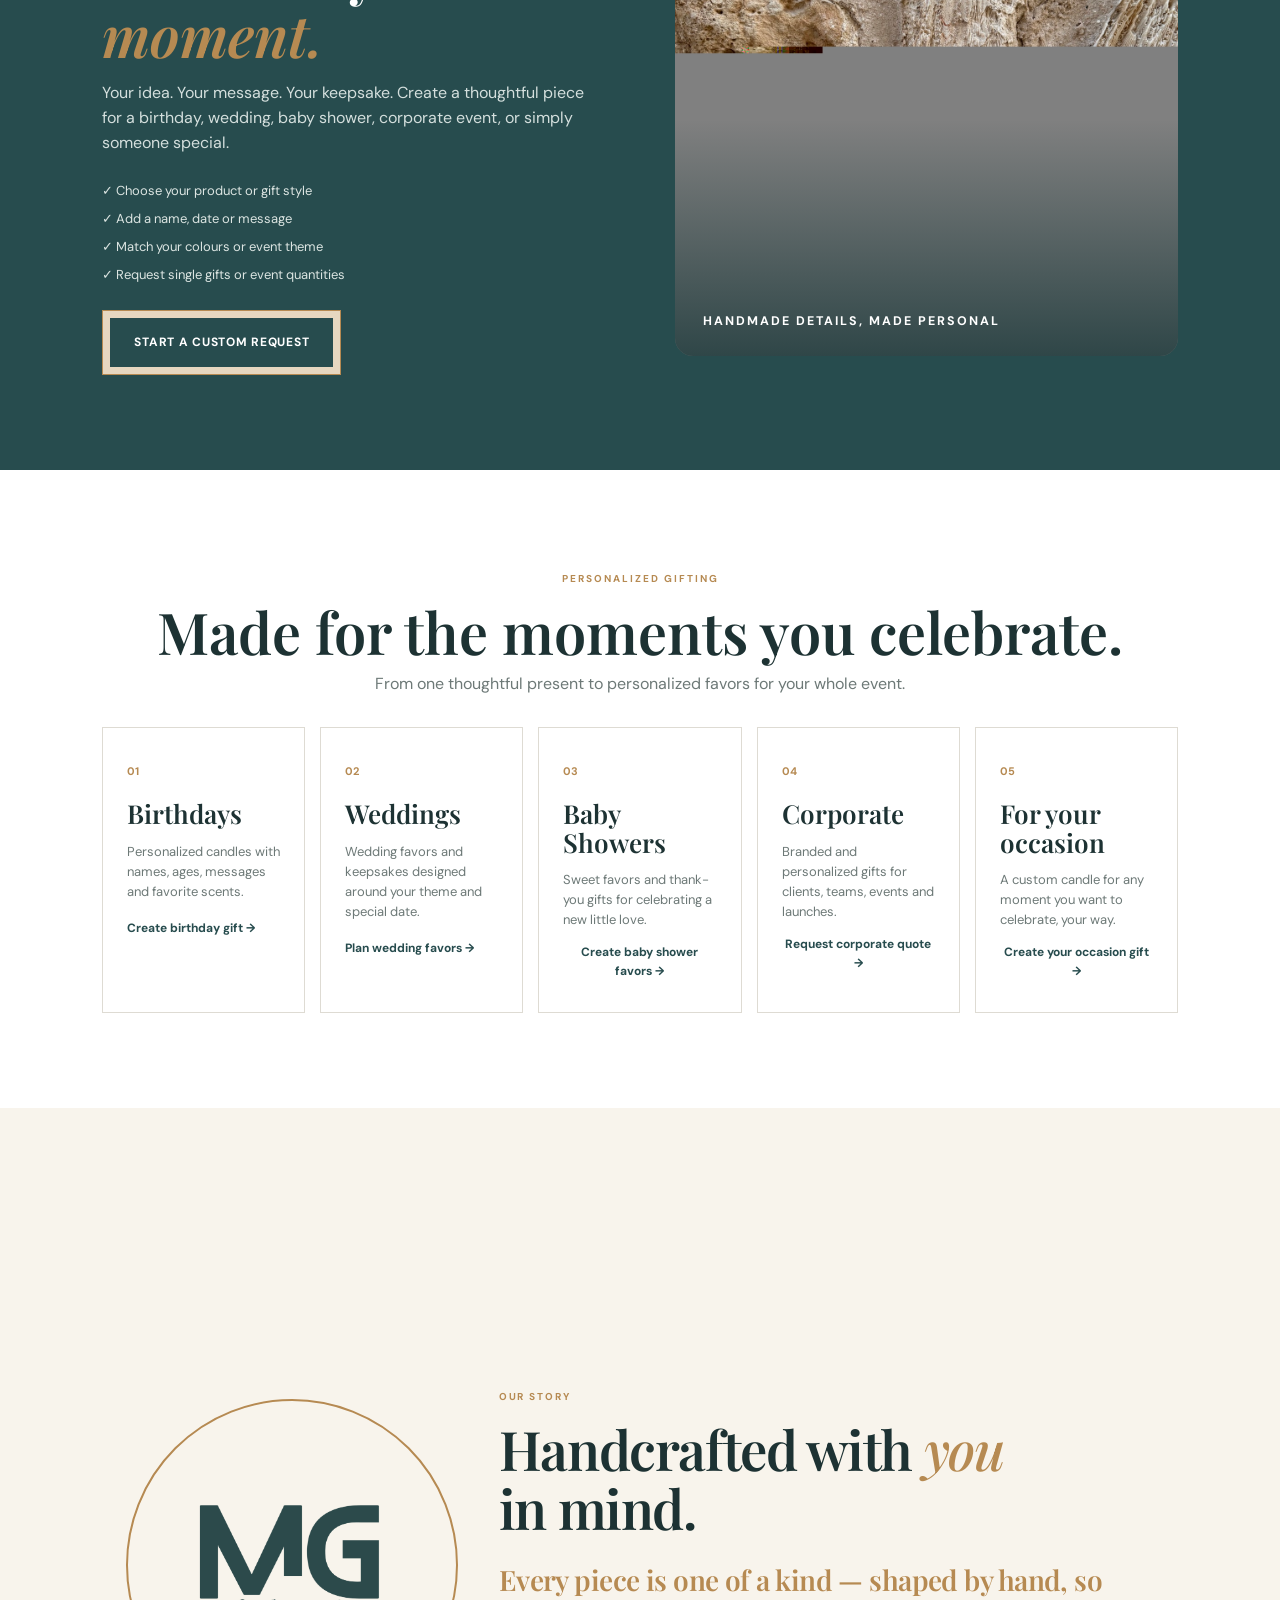
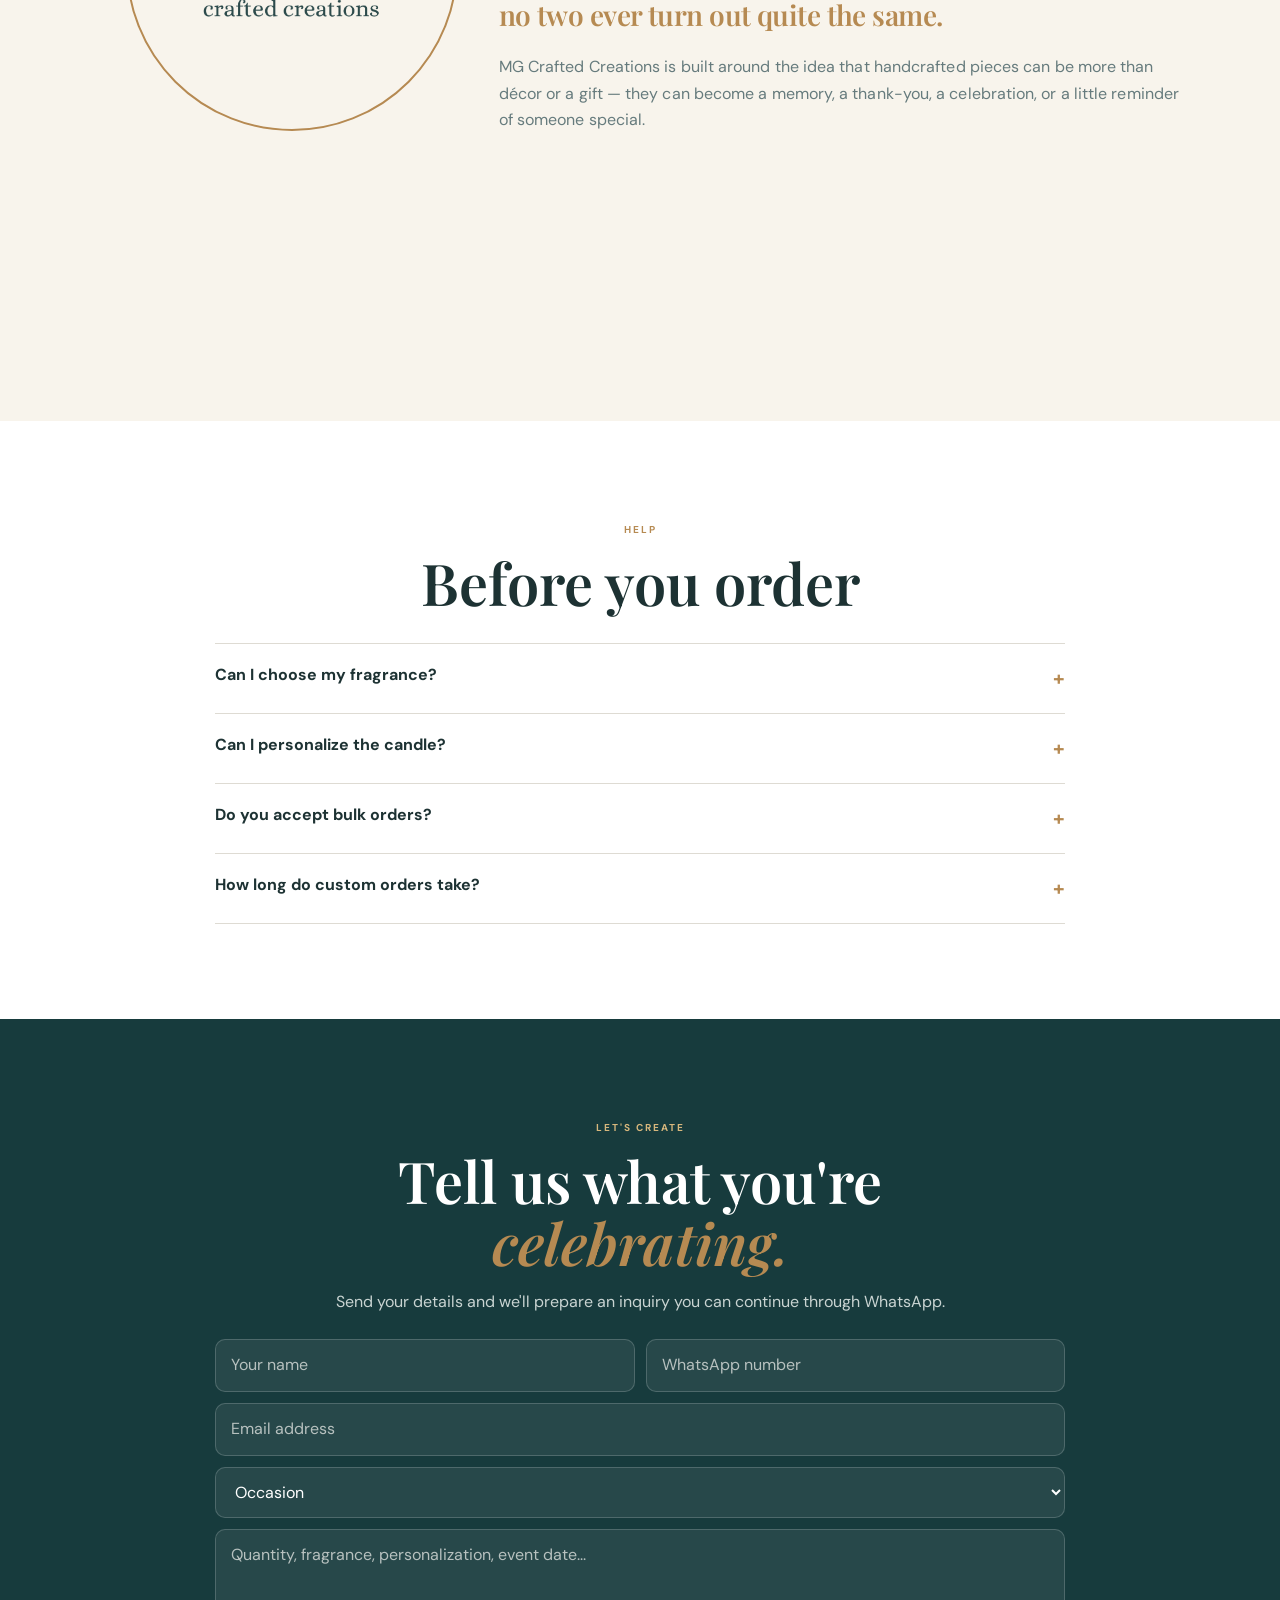
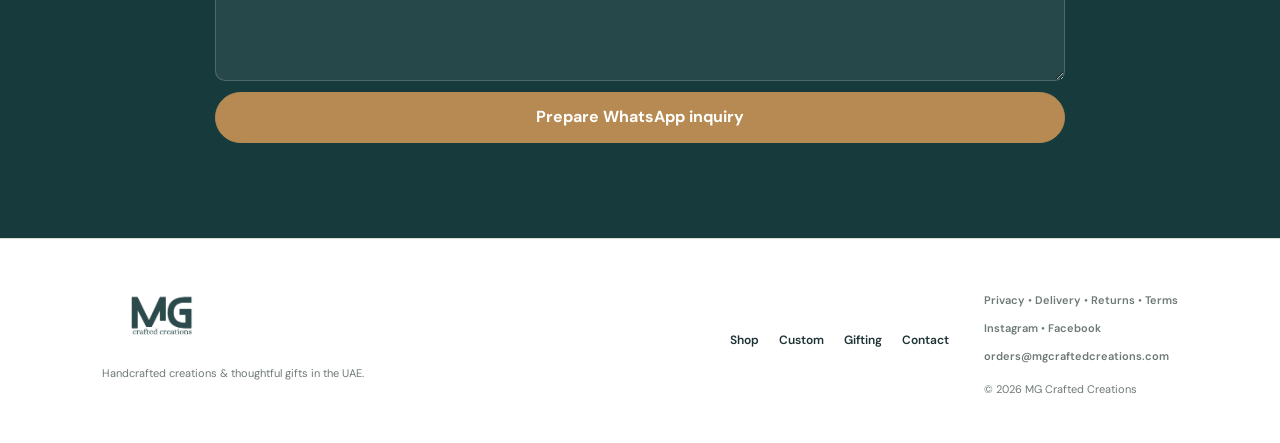
==== commit 0aaa38d2: "Remove delivery information section" ====
--- a/index.html
+++ b/index.html
@@ -337,15 +337,6 @@
   </div>
 </section>
 
-<section class="section delivery">
-  <div><span class="eyebrow">UAE DELIVERY</span><h2>From our studio<br>to your <em>door.</em></h2><p>Choose your preferred delivery option at checkout. Delivery fees and timing can be adjusted for your actual service area before launch.</p></div>
-  <div class="delivery-cards">
-    <div><strong>Dubai</strong><span>Local delivery</span><b>From AED 20</b></div>
-    <div><strong>Other Emirates</strong><span>Courier delivery</span><b>From AED 30</b></div>
-    <div><strong>Event orders</strong><span>Quoted by quantity</span><b>Request a quote</b></div>
-  </div>
-</section>
-
 <section class="section about about-recreated" id="about" aria-labelledby="our-story-title">
   <div class="story-mark" aria-label="MG Crafted Creations logo"><img src="assets/mg-crafted-creations-logo.png" alt="MG Crafted Creations"></div>
 
@@ -375,7 +366,7 @@
 </section>
 </main>
 
-<footer><div><img src="assets/mg-crafted-creations-logo.png" alt="MG Crafted Creations"><p>Handcrafted creations & thoughtful gifts in the UAE.</p></div><div class="footer-nav"><a href="#shop">Shop</a><a href="#personalize">Custom</a><a href="#gifting">Gifting</a><a href="#contact">Contact</a></div><div><p><a href="privacy.html">Privacy</a> • <a href="delivery.html">Delivery</a> • <a href="returns.html">Returns</a> • <a href="terms.html">Terms</a></p><p><a href="https://www.instagram.com/mgcraftedcandles?stkn=MWhtbG95aDVqdHExbg%3D%3D&amp;utm_source=qr" target="_blank" rel="noopener">Instagram</a> • <a href="https://www.facebook.com/share/1KuJPP76oN/?mibextid=wwXIfr" target="_blank" rel="noopener">Facebook</a></p><p><a href="mailto:orders@mgcraftedcreations.com">orders@mgcraftedcreations.com</a></p><small>© <span id="year"></span> MG Crafted Creations</small></div></footer>
+<footer><div><img src="assets/mg-crafted-creations-logo.png" alt="MG Crafted Creations"><p>Handcrafted creations & thoughtful gifts in the UAE.</p></div><div class="footer-nav"><a href="#shop">Shop</a><a href="#personalize">Custom</a><a href="#gifting">Gifting</a><a href="#contact">Contact</a></div><div><p><a href="privacy.html">Privacy</a> • <a href="delivery.html">Delivery</a> • <a href="returns.html">Returns</a> • <a href="terms.html">Terms</a></p><p><a href="https://www.instagram.com/mgcraftedcreations?xtok=MWhtbG95aDVqdHExbg%3D%3D&amp;utm_source=qr" target="_blank" rel="noopener">Instagram</a> • <a href="https://www.facebook.com/share/1KuJPP76oN/?mibextid=wwXIfr" target="_blank" rel="noopener">Facebook</a></p><p><a href="mailto:orders@mgcraftedcreations.com">orders@mgcraftedcreations.com</a></p><small>© <span id="year"></span> MG Crafted Creations</small></div></footer>
 
 <div id="productModal" class="modal"><div class="modal-box"><button class="close" data-close>×</button><div id="productDetail"></div></div></div>
 <div id="collectionModal" class="modal"><div class="modal-box"><button class="close" data-close>×</button><span class="eyebrow" id="collectionModalEyebrow">CATEGORY</span><h2 id="collectionModalTitle">Options</h2><img id="collectionModalCover" class="collection-cover" style="display:none" alt=""><p id="collectionModalIntro" class="muted"></p><div class="collection-options" id="collectionModalOptions"></div></div></div>
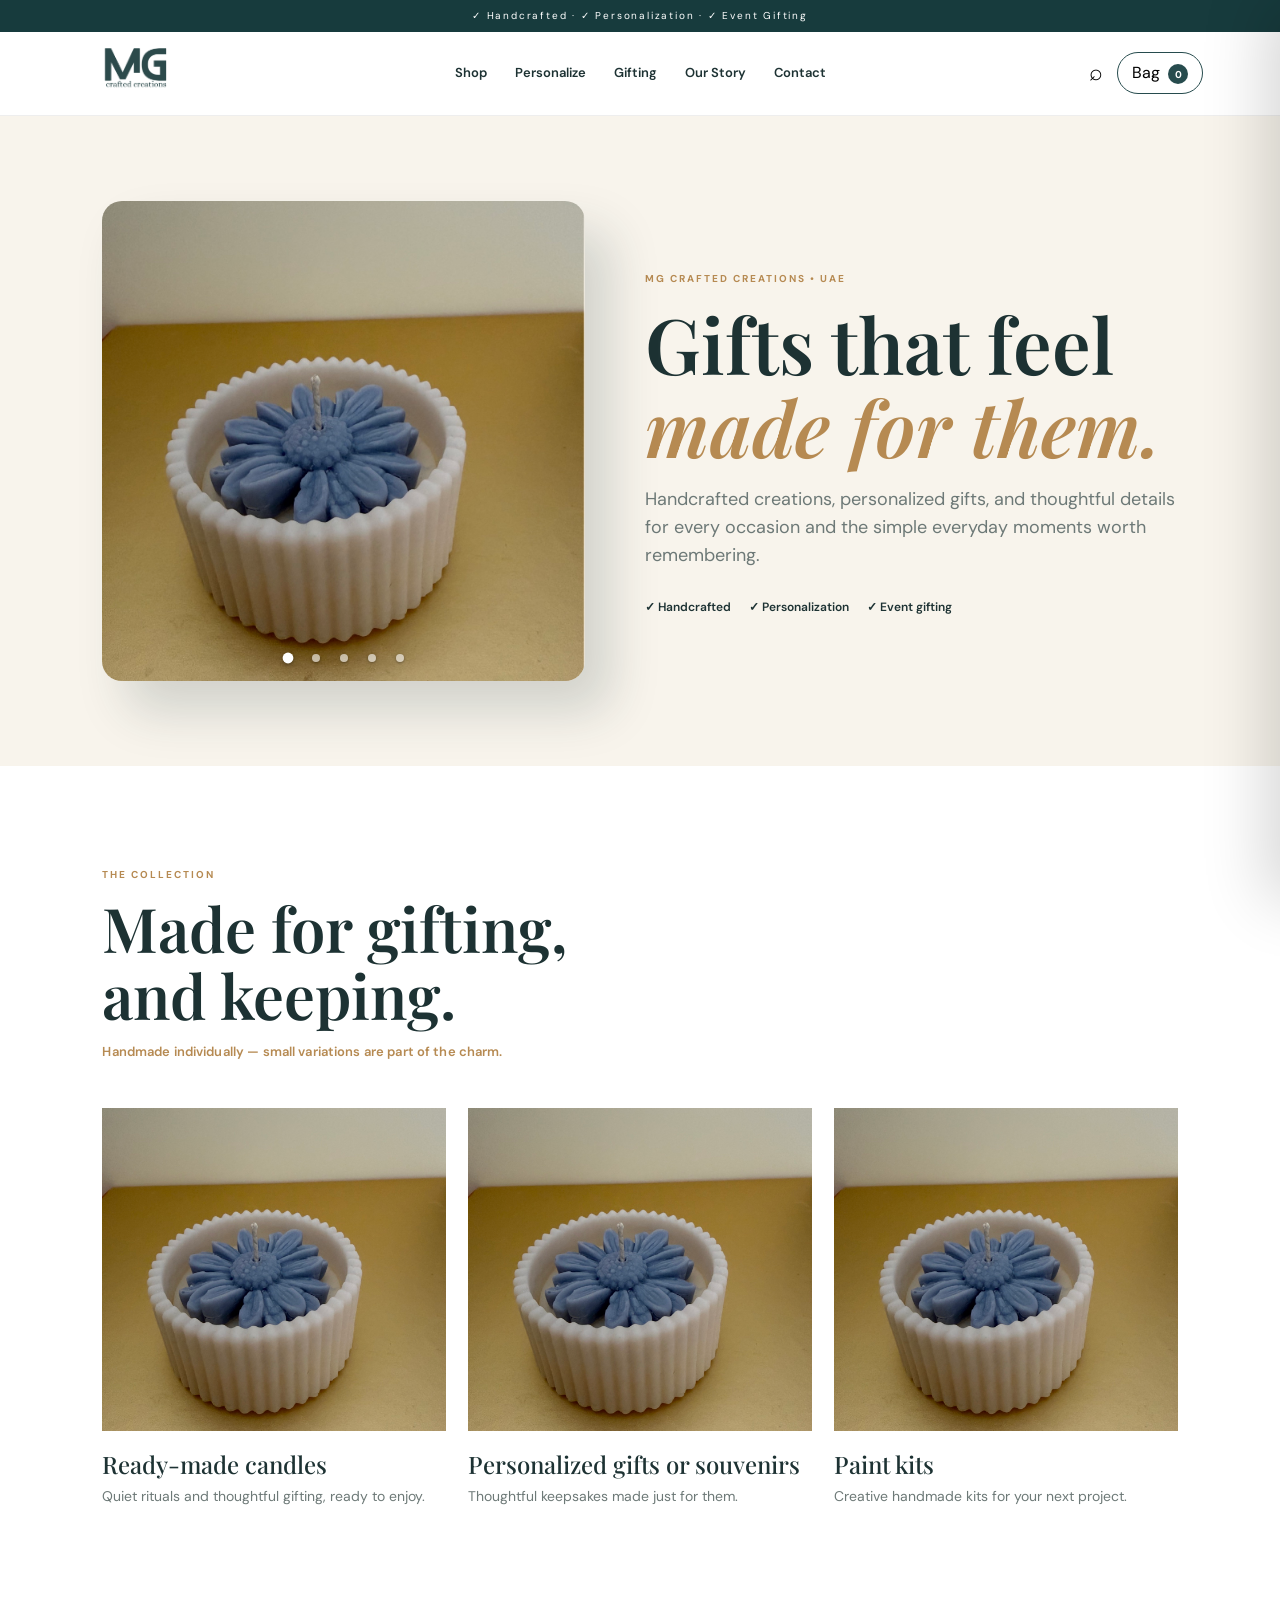
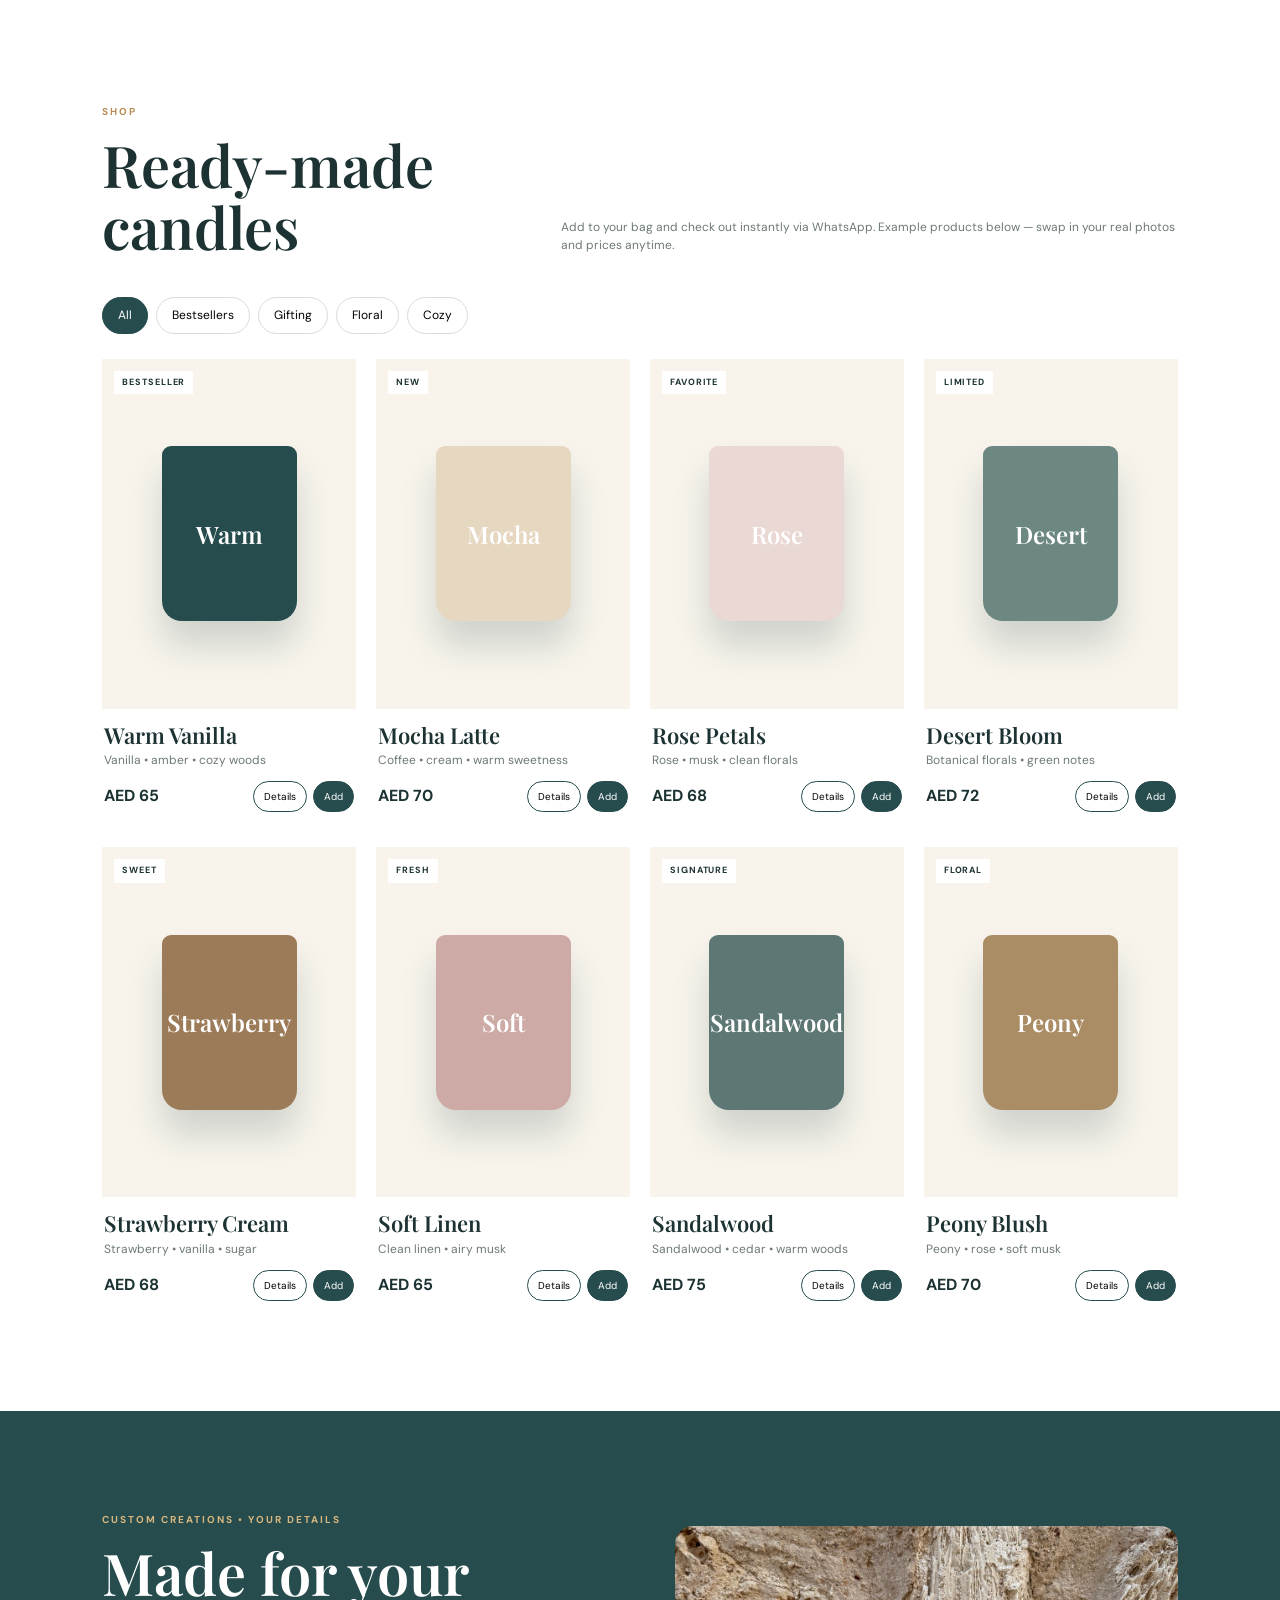
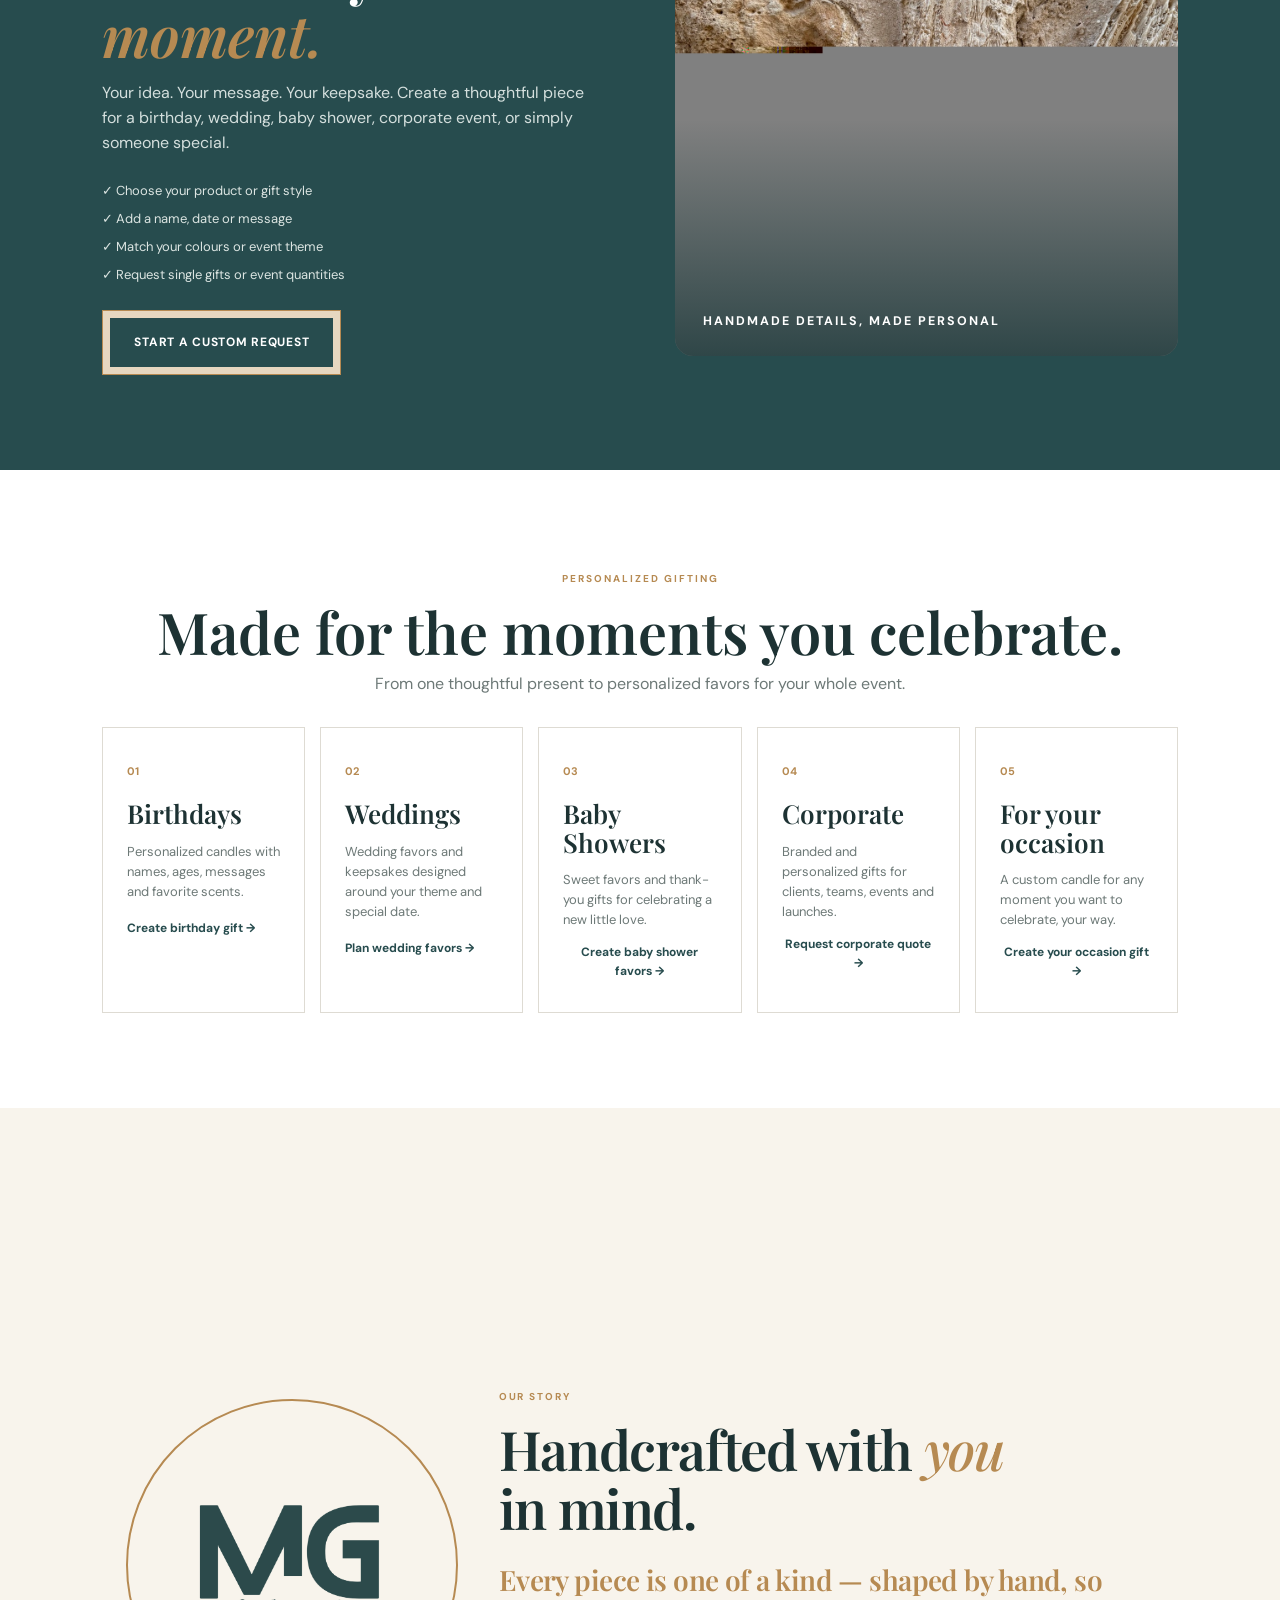
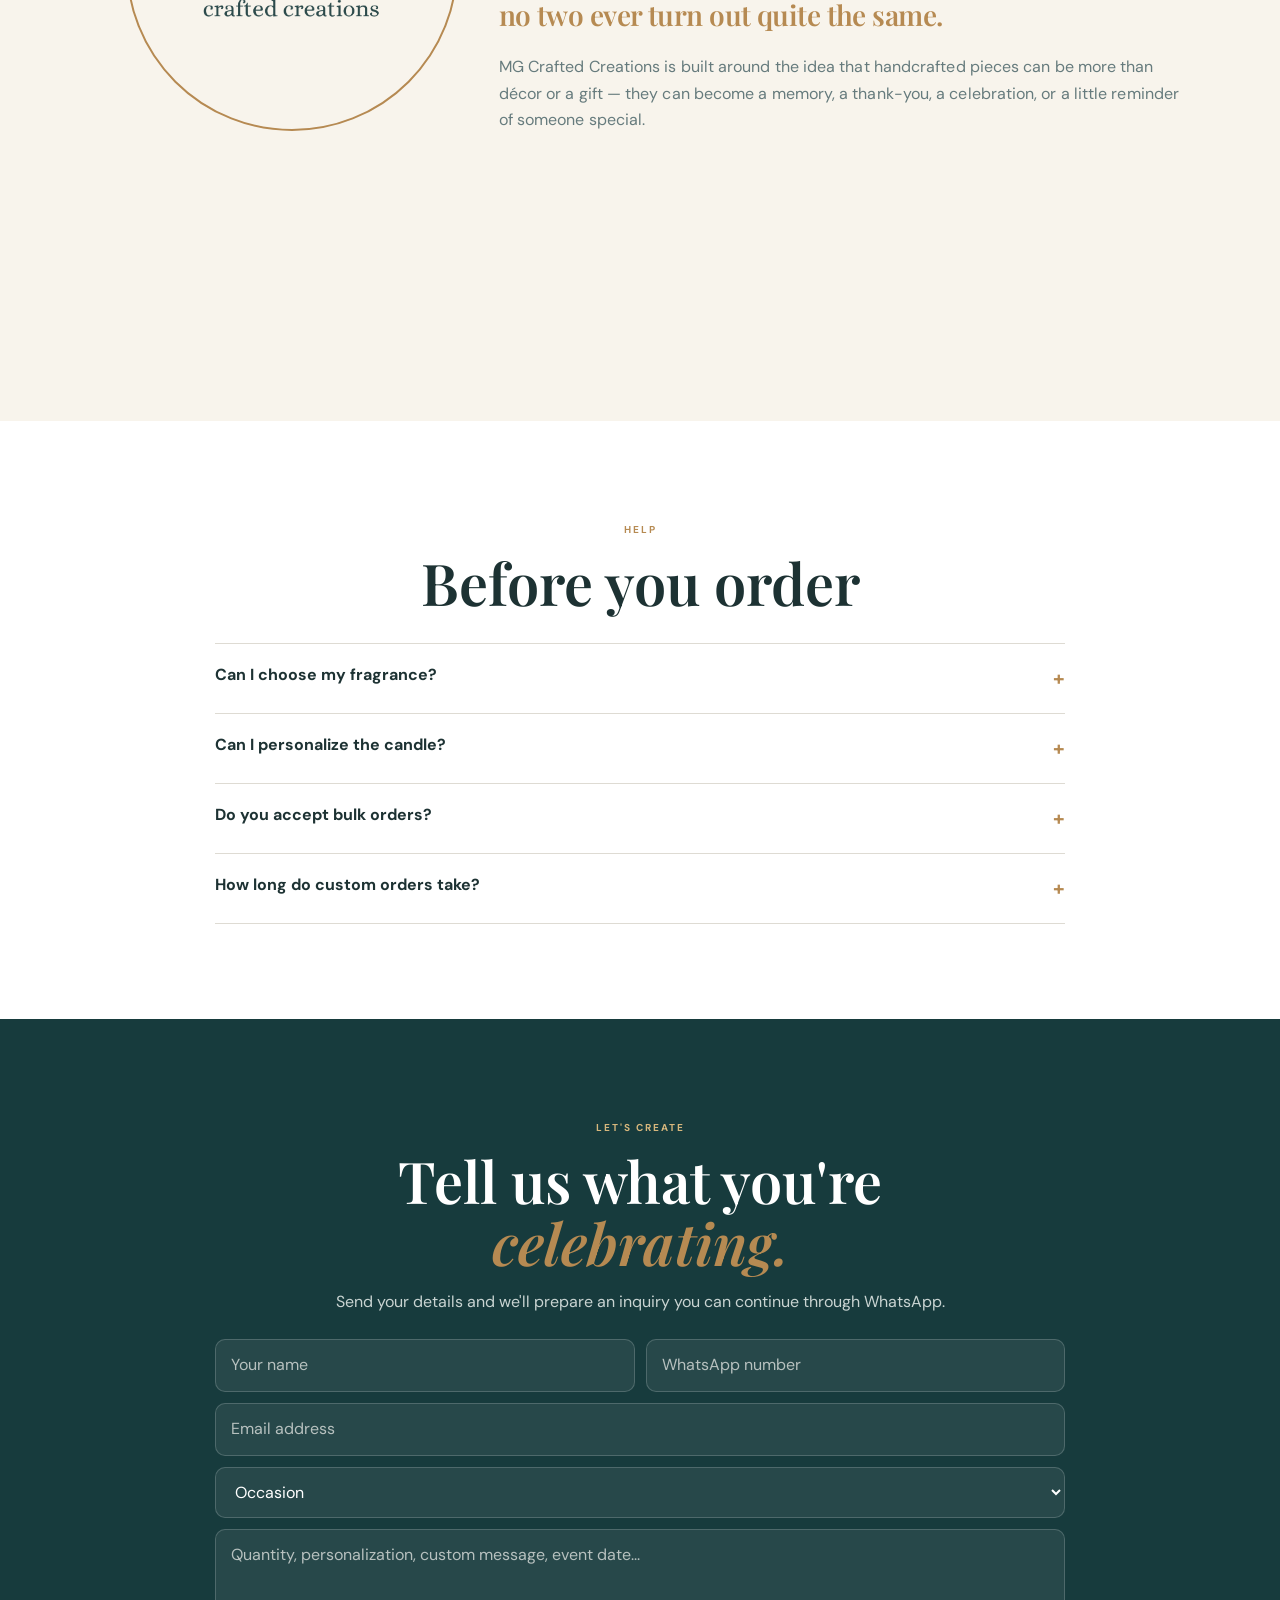
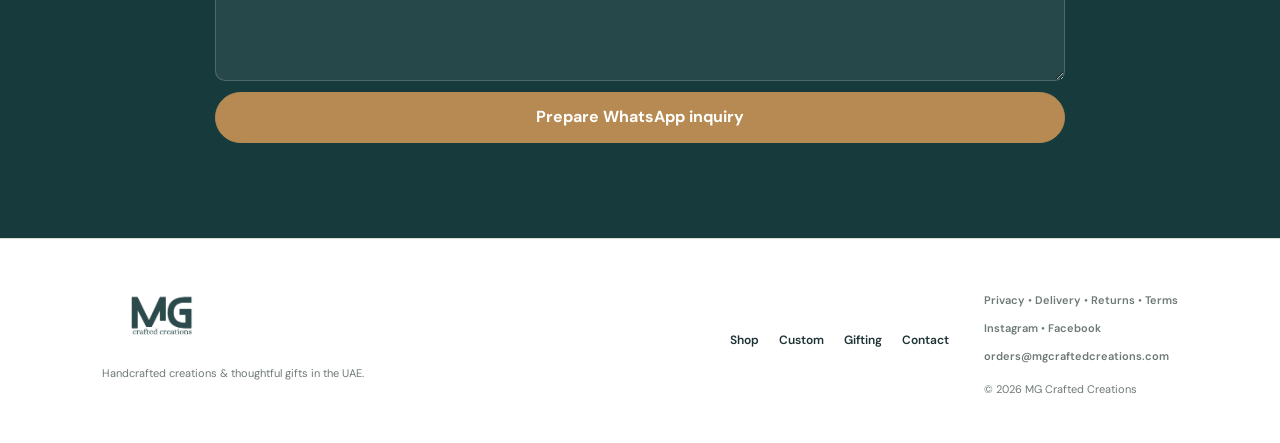
==== commit 1c4e896b: "Update custom inquiry details" ====
--- a/index.html
+++ b/index.html
@@ -362,7 +362,7 @@
 
 <section class="section contact" id="contact">
   <div class="contact-inner"><span class="eyebrow">LET'S CREATE</span><h2>Tell us what you're<br><em>celebrating.</em></h2><p>Send your details and we'll prepare an inquiry you can continue through WhatsApp.</p>
-  <form id="contactForm"><div class="two"><input name="name" placeholder="Your name" required><input name="phone" placeholder="WhatsApp number" required></div><input name="email" type="email" placeholder="Email address"><select name="occasion" required><option value="">Occasion</option><option>Birthday</option><option>Wedding</option><option>Baby Shower</option><option>Corporate</option><option>Other</option></select><textarea name="message" rows="5" placeholder="Quantity, fragrance, personalization, event date..." required></textarea><button class="btn gold" type="submit">Prepare WhatsApp inquiry</button></form></div>
+  <form id="contactForm"><div class="two"><input name="name" placeholder="Your name" required><input name="phone" placeholder="WhatsApp number" required></div><input name="email" type="email" placeholder="Email address"><select name="occasion" required><option value="">Occasion</option><option>Birthday</option><option>Wedding</option><option>Baby Shower</option><option>Corporate</option><option>Other</option></select><textarea name="message" rows="5" placeholder="Quantity, personalization, custom message, event date..." required></textarea><button class="btn gold" type="submit">Prepare WhatsApp inquiry</button></form></div>
 </section>
 </main>
 
